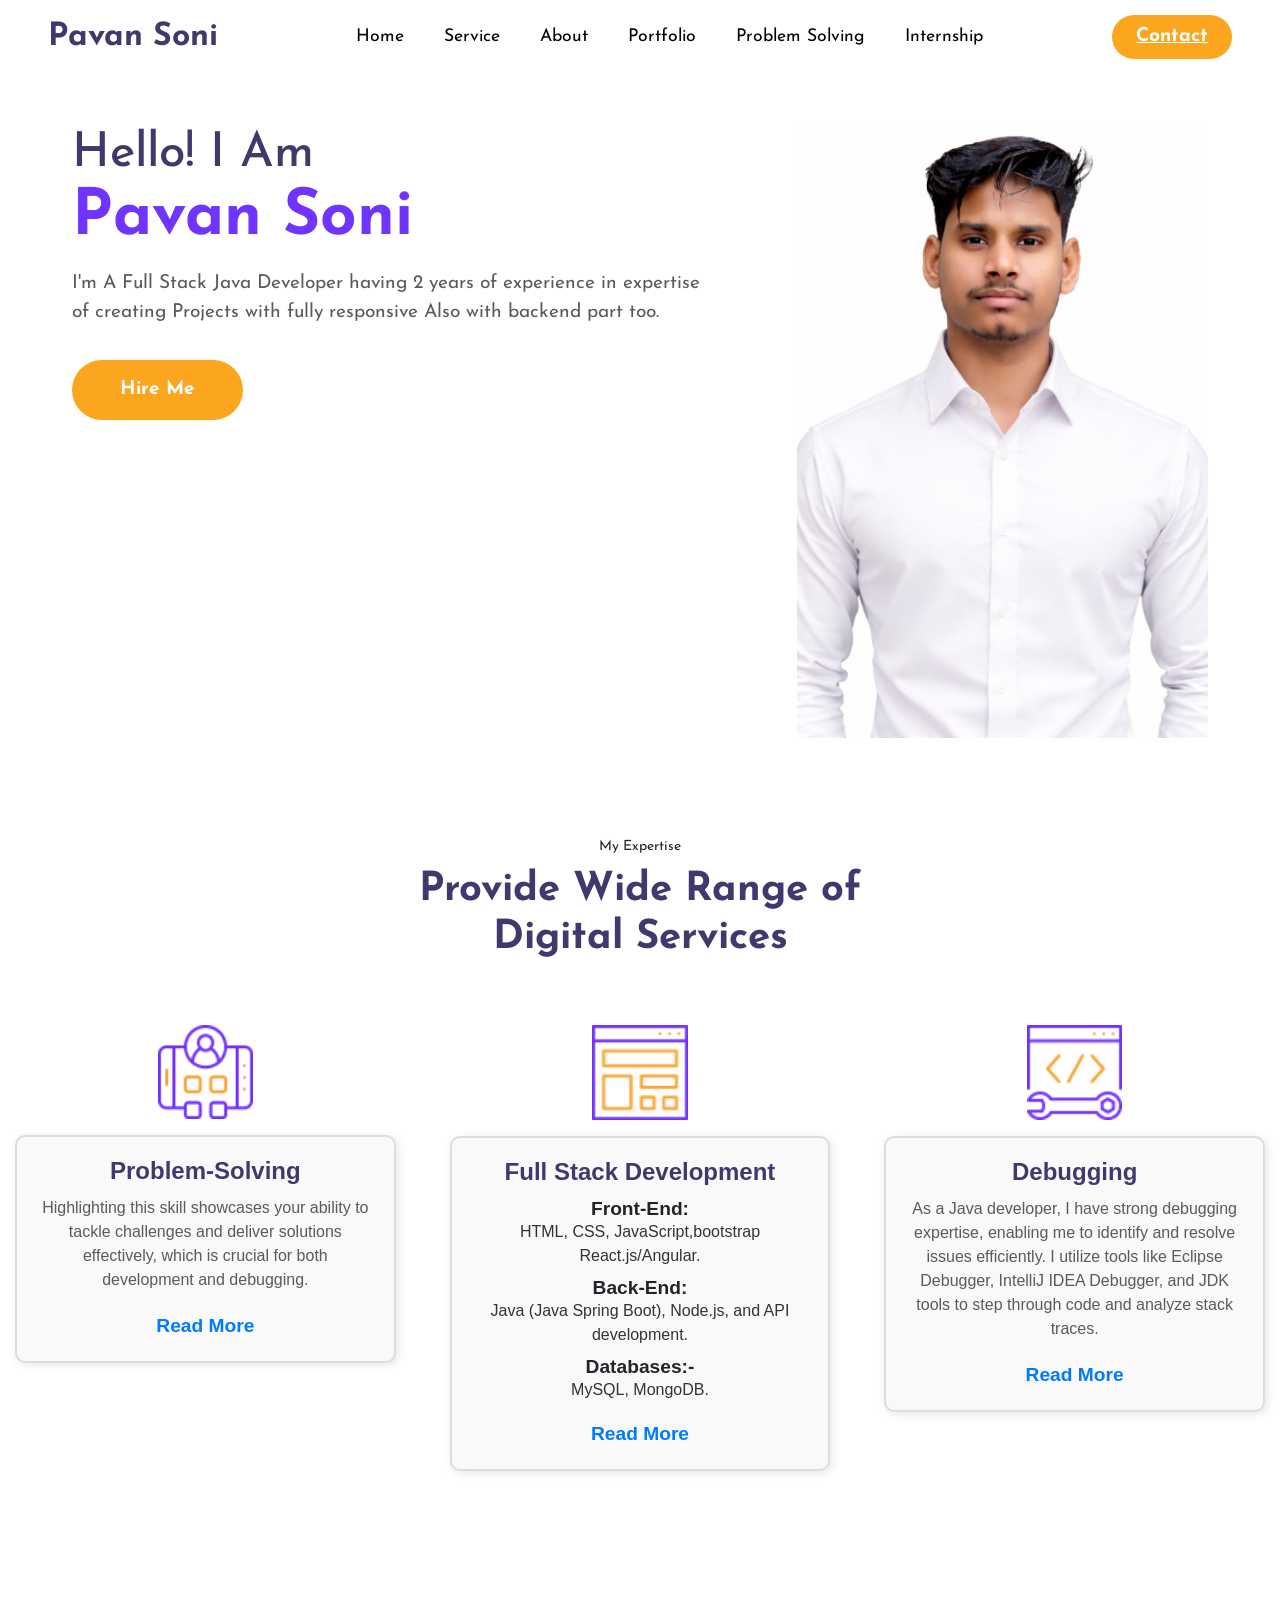
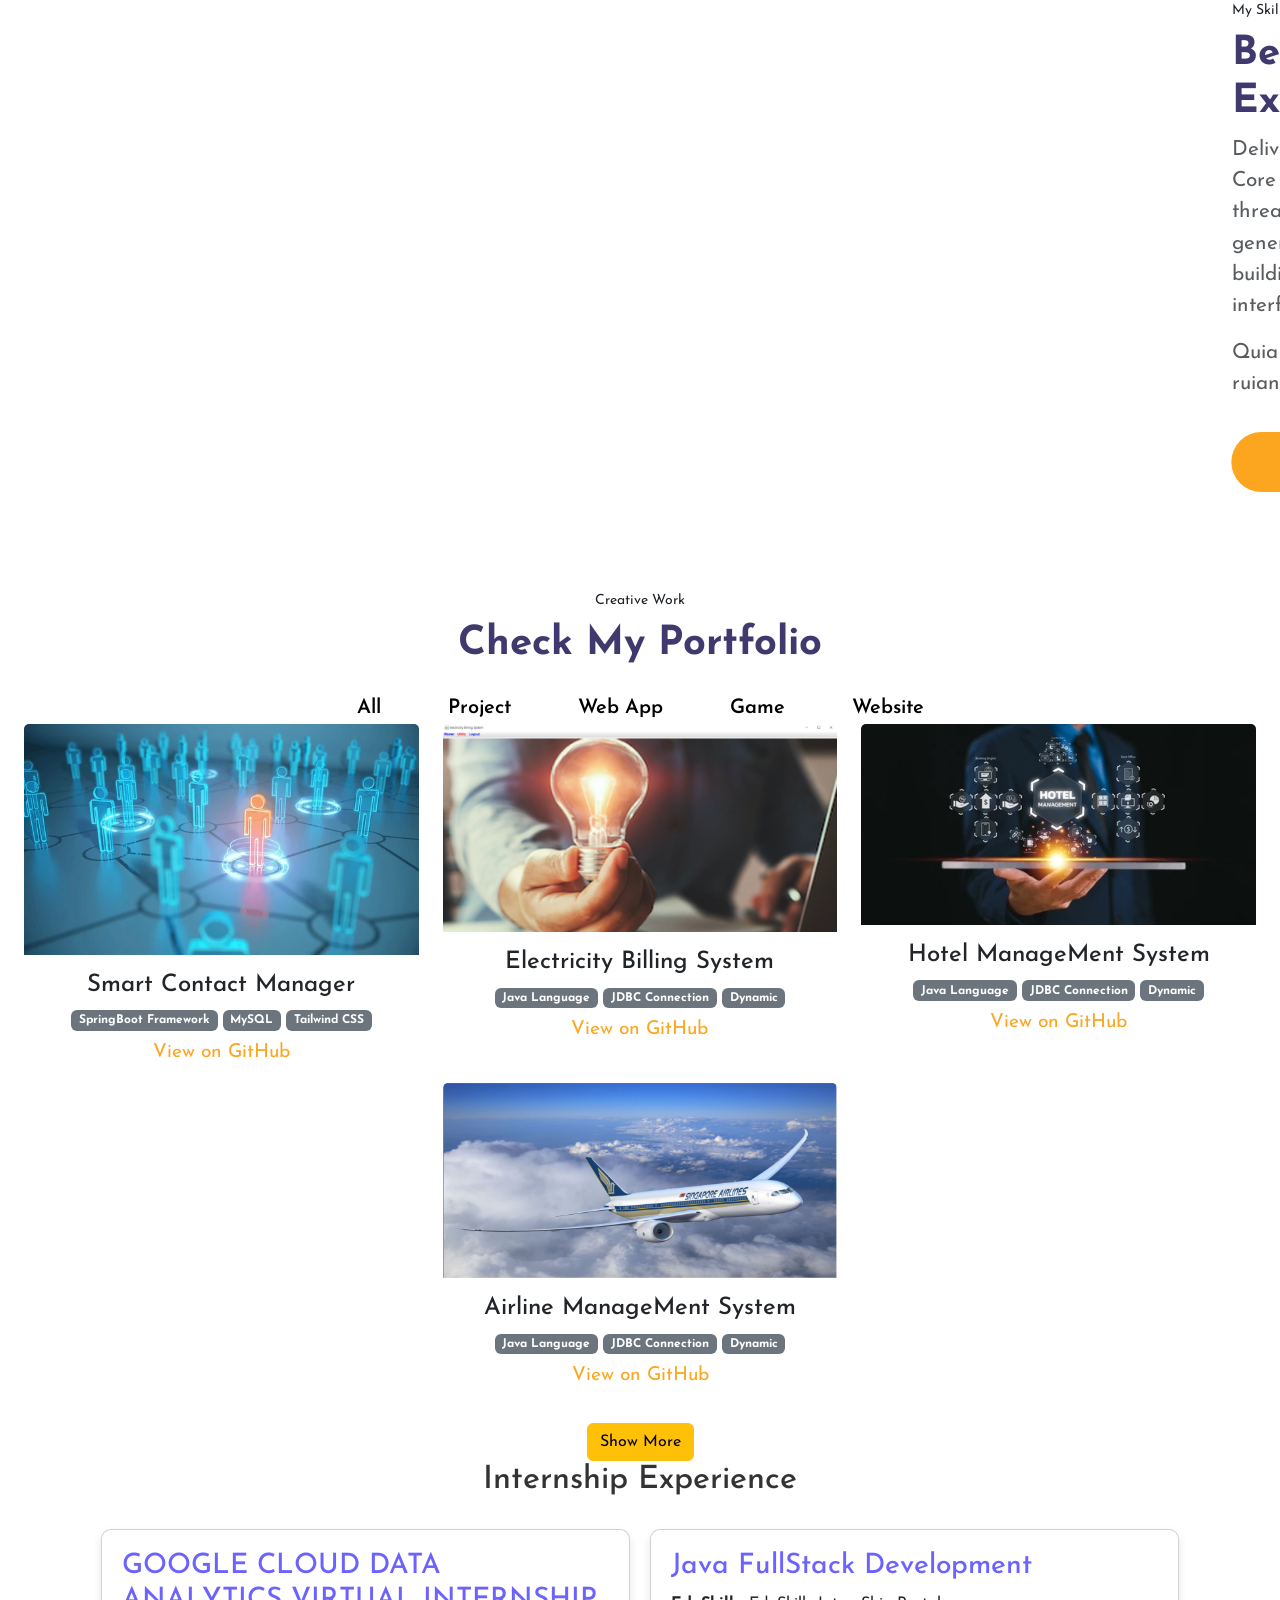
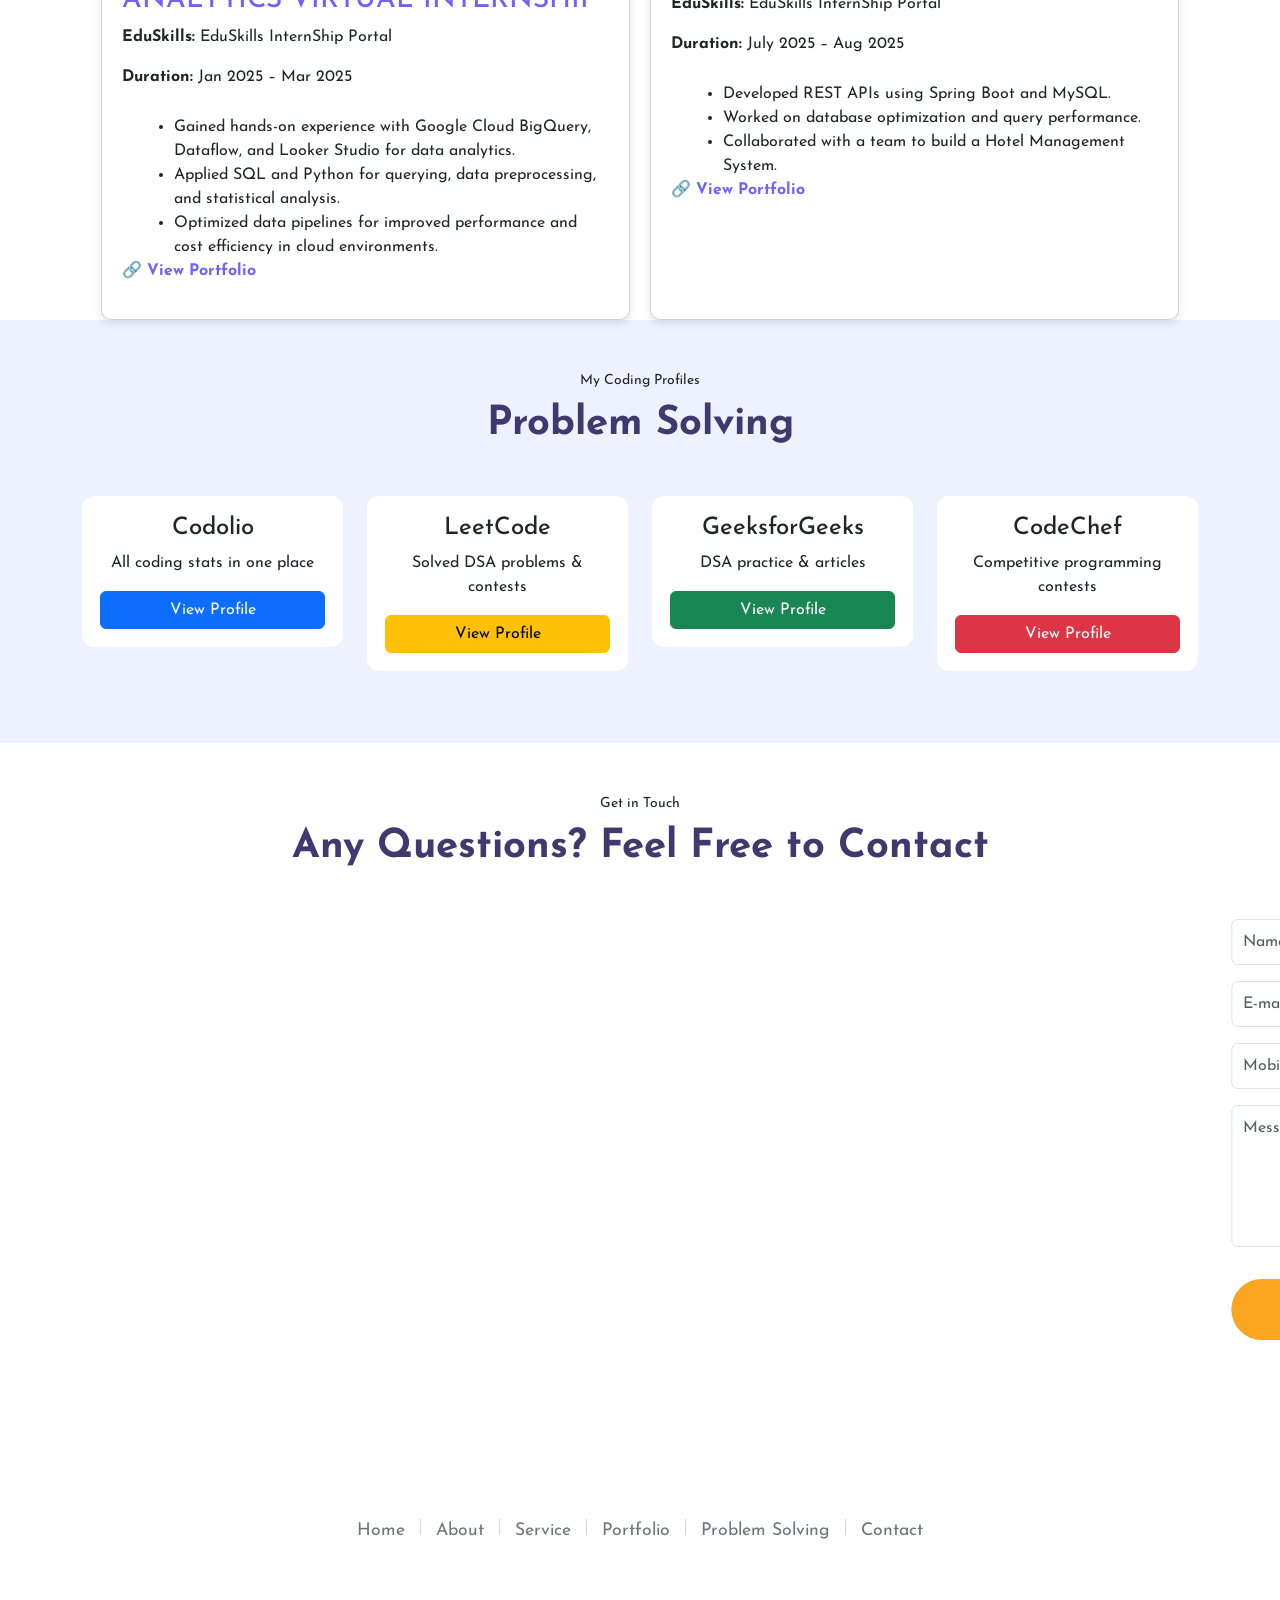
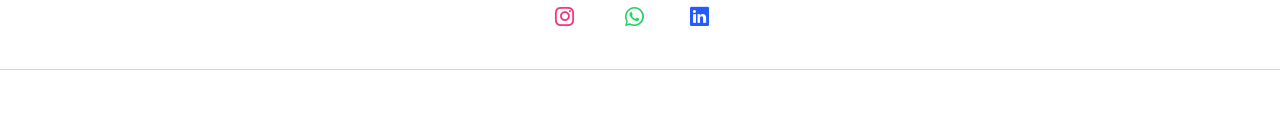
==== index.html @ 2b2c38ad "Update index.html" ====
<!DOCTYPE html>
<html lang="en">

<head>
  <meta charset="UTF-8" />
  <meta http-equiv="X-UA-Compatible" content="IE=edge" />
  <meta name="viewport" content="width=device-width, initial-scale=1.0" />
  <title>Personal Portfolio - Pavan Soni</title>

  <!-- bootstrap css cdn link  -->
  <link href="https://cdn.jsdelivr.net/npm/bootstrap@5.2.3/dist/css/bootstrap.min.css" rel="stylesheet"
    integrity="sha384-rbsA2VBKQhggwzxH7pPCaAqO46MgnOM80zW1RWuH61DGLwZJEdK2Kadq2F9CUG65" crossorigin="anonymous" />

  <!-- custom css file -->
  <link rel="stylesheet" href="css/style.css" />

  <!-- google font link -->
  <link rel="preconnect" href="https://fonts.googleapis.com" />
  <link rel="preconnect" href="https://fonts.gstatic.com" crossorigin />
  <link href="https://fonts.googleapis.com/css2?family=Josefin+Sans:wght@300;400;500;600;700&display=swap"
    rel="stylesheet" />

  <!-- bootstrap icon cdn link  -->
  <link rel="stylesheet" href="https://cdn.jsdelivr.net/npm/bootstrap-icons@1.10.4/font/bootstrap-icons.css" />

  <!-- for adding animation to website we have use AOS library 
    AOS Library css file cdn link -->
  <link rel="stylesheet" href="https://unpkg.com/aos@next/dist/aos.css" />

  <!-- jquery cdn link  -->
  <script src="https://ajax.googleapis.com/ajax/libs/jquery/3.6.4/jquery.min.js"></script>
</head>

<body>

  <!-- Navbar Starts -->
  <nav id="navbar-top" class="navbar navbar-expand-lg navbar-light bg-white sticky-top">
    <div class="container-fluid px-5">
      <a class="navbar-brand fw-bold fs-2" href="#" style="color: #3f396d">Pavan Soni</a>
      <button class="nav-menu d-md-none" type="button" data-bs-toggle="collapse" data-bs-target="#navbarNav">
        <i class="bi bi-menu-button-fill"></i>
      </button>
      <div class="collapse navbar-collapse justify-content-center" id="navbarNav">
        <ul class="navbar-nav gap-4" style="font-size: 1.1rem">
          <li class="nav-item">
            <a class="nav-link" aria-current="page" href="#">Home</a>
          </li>
          <li class="nav-item">
            <a class="nav-link" href="#service">Service</a>
          </li>
          <li class="nav-item">
            <a class="nav-link" href="#about">About</a>
          </li>
          <li class="nav-item">
            <a class="nav-link" href="#portfolio">Portfolio</a>
          </li>
          <li class="nav-item">
              <a class="nav-link" href="#problem-solving">Problem Solving</a>
          </li>
          <li>
            <a href="#internship" class="nav-link">Internship</a>
          </li>
        </ul>
      </div>
      <!-- Form Button (Open in new tab) -->
      <a class="c-btn ms-2 py-2 px-4 rounded-pill d-none d-md-block"
        href="https://docs.google.com/forms/d/e/1FAIpQLSeNa0LnX-N4aj6gsiOSfgm73d1Pd8shLJoNvGIsUJC8b5rs4g/viewform?usp=dialog"
        target="_blank">
        Contact
      </a>
    </div>
  </nav>
  <!-- Navbar Ends -->

  <!-- Get in Touch Modal -->
  <div class="modal fade" id="getInTouchModal" tabindex="-1" aria-labelledby="getInTouchModalLabel" aria-hidden="true">
    <div class="modal-dialog">
      <div class="modal-content">
        <div class="modal-header">
          <h5 class="modal-title" id="getInTouchModalLabel">Get in Touch</h5>
          <button type="button" class="btn-close" data-bs-dismiss="modal" aria-label="Close"></button>
        </div>
        <div class="modal-body">
          <form name="google-sheet2" class="contact-form">
            <div class="mb-3">
              <input name="Name" type="text" class="form-control" placeholder="Name" />
            </div>
            <div class="mb-3">
              <input name="E-mail" type="email" class="form-control" placeholder="E-mail" />
            </div>
            <div class="mb-3">
              <input name="Mobile" type="text" class="form-control" placeholder="Mobile No." />
            </div>
            <div class="mb-3">
              <textarea name="Massege" class="form-control" placeholder="Message" rows="5"></textarea>
            </div>
            <button type="submit" name="Submit" class="c-btn h-btn mt-3 py-3 px-5 rounded-pill">
              Submit
            </button>
          </form>
        </div>
      </div>
    </div>
  </div>
  <!-- navbar ends here -->

  <!-- home section starts  -->
  <section class="home pt-5 pb-5" id="home">
    <div class="row justify-content-evenly align-middle">
      <!-- here data-aos is used for adding aos animation  -->
      <div class="col-10 col-md-6 text-center text-md-start" data-aos="slide-right">
        <h2 style="color: #3f396d">
          Hello! I Am <br /><span class="c-orange">Pavan Soni</span>
        </h2>
        <p class="text-muted">
          I'm A Full Stack Java Developer having 2 years of experience in expertise of
          creating Projects with fully responsive Also with backend part too.
        </p>
        <button class="c-btn h-btn mt-3 py-3 px-5 rounded-pill"
          onclick="window.open('https://www.linkedin.com/in/pavan-soni-10b2842a2/', '_blank')">
          Hire Me
        </button>
        <a href="" class="link ms-4 d-none">See My Work</a>
      </div>
      <div class="col-10 col-md-4 d-none d-md-block">
        <img src="images/Pavan Profile.jpeg" class="img-fluid rounded-triangle" alt="Pavan Soni Profile Picture" />
      </div>
    </div>
  </section>

  <!-- home section ends here -->

  <!-- expertise section starts -->
  <section class="expertise mt-5" id="service">
    <div class="heading text-center">
      <small>My Expertise</small>
      <h3>
        Provide Wide Range of <br />
        Digital Services
      </h3>
    </div>
    <div class="row justify-content-evenly mt-5">
      <div class="col-10 col-md-4" data-aos="fade-up">
        <div class="service-card">
          <div class="img">
            <img src="images/service-icon1.png" class="w-25 img-fluid img" alt="" />
          </div>
          <div class="content-box mt-3">
            <h4>Problem-Solving</h4>
            <p class="text-muted">
              Highlighting this skill showcases your ability to tackle challenges and deliver solutions effectively,
              which is crucial for both development and debugging.
            </p>
            <a href="" class="link">Read More</a>
          </div>


        </div>
      </div>
      <div class="col-md-4 col-10" data-aos="fade-up">
        <div class="service-card">
          <div class="img">
            <img src="images/service-icon2.png" class="w-25 img-fluid img" alt="" />
          </div>
          <div class="content-box mt-3">
            <h4>Full Stack Development</h4>

            <div class="row">
              <h6>Front-End:</h6>
              <span>HTML, CSS, JavaScript,bootstrap React.js/Angular.</span>
            </div>

            <div class="row">
              <h6>Back-End:</h6>
              <span>Java (Java Spring Boot), Node.js, and API development.</span>
            </div>

            <div class="row">
              <h6>Databases:-</h6>
              <span>MySQL, MongoDB.</span>
            </div>

            <a href="" class="link">Read More</a>
          </div>
        </div>
      </div>
      <div class="col-md-4 col-10" data-aos="fade-up">
        <div class="service-card">
          <div class="img">
            <img src="images/service-icon3.png" class="w-25 img-fluid img" alt="" />
          </div>
          <div class="content-box mt-3">
            <h4>Debugging</h4>
            <p class="text-muted">
              As a Java developer, I have strong debugging expertise, enabling me to identify and resolve issues
              efficiently.
              I utilize tools like Eclipse Debugger, IntelliJ IDEA Debugger, and JDK tools to step through code and
              analyze stack traces.
            </p>
            <a href="" class="link">Read More</a>
          </div>
        </div>
      </div>
    </div>
  </section>
  <!-- expertise section ends here -->

  <!-- skill section starts -->
  <section class="skill mt-5 py-5" id="about">
    <div class="row justify-content-evenly">
      <div class="col-10 col-md-5 skill-with-progress" data-aos="slide-right">
        <div class="row justify-content-evenly">
          <div class="col-10 col-md-6">
            <div class="progress-card ms-3 ms-md-0">
              <div class="circular-progress html-css">
                <span class="progress-value html-progress">0%</span>
              </div>
              <br />
              <span class="text">Java</span>
            </div>
          </div>
          <div class="col-10 col-md-6 mt-4 mt-md-0">
            <div class="progress-card ms-3 ms-md-0">
              <div class="circular-progress javascript">
                <span class="progress-value javascript-progress">0%</span>
              </div>
              <br />
              <span class="text">Backend in java</span>
            </div>
          </div>
        </div>
        <div class="row justify-content-evenly mt-4">
          <div class="col-10 col-md-6">
            <div class="progress-card ms-3 ms-md-0">
              <div class="circular-progress php">
                <span class="progress-value php-progress">0%</span>
              </div>
              <br />
              <span class="text">SpringBoot</span>
            </div>
          </div>
          <div class="col-10 col-md-6 mt-4 mt-md-0">
            <div class="progress-card ms-3  ms-md-0">
              <div class="circular-progress reactjs">
                <span class="progress-value reactjs-progress">0%</span>
              </div>
              <br>
              <span class="text">ReactJS</span>
            </div>
          </div>
        </div>
      </div>
      <div class="col-10 col-md-5 skill-detail" data-aos="slide-left">
        <div class="heading mt-5 mt-md-3">
          <small>My Skills</small>
          <h3>Beautiful & Unique Digital Experiences</h3>
          <p class="text-muted">
            Delivering Scalable & Efficient Java Solutions
            Expert in Core Java, object-oriented programming,
            and multi-threading, with experience in projects like PDF generator GUI calculators, and to-do apps.
            Skilled in building robust backend systems and dynamic user interfaces for innovative digital experiences.
          </p>
          <p class="text-muted">
            Quia voluptas sit aspernatur aut odit aut fugit, sed ruiano
            consequntar magni dolores.
          </p>
          <button class="c-btn h-btn mt-3 py-3 px-5 rounded-pill">

            <a href="PDFs/Pavan Resume Kr.pdf" download="SampleCV" style="text-decoration: none;color: #fff;">Download
              CV</a>
          </button>
        </div>
      </div>
    </div>
  </section>
  <!-- skill section end here -->

  <!-- portfolio section starts here -->
  <section class="portfolio" id="portfolio">
    <div class="heading text-center pt-5">
      <small>Creative Work</small>
      <h3>Check My Portfolio</h3>
    </div>

    <div id="myBtnContainer" class="text-center mt-4">
      <!-- here we will create custom attribute using data- for filtering -->
      <button class="filter-item" data-filter="all">All</button>
      <button class="filter-item" data-filter="Project">Project</button>
      <button class="filter-item" data-filter="web">Web App</button>
      <button class="filter-item" data-filter="game">Game</button>
      <button class="filter-item" data-filter="website">Website</button>
    </div>
    <div class="portfolio-body">
      <div class="row justify-content-evenly px-4">

        <div class="post col-md-4 web website all col-10 mt-3 mt-md-0 " data-aos="fade-up">
          <div class="card">
            <img src="images/Smart Contact Manager.webp" class="card-img-top" alt="..." />
            <div class="card-body text-center">
              <h4 class="card-title">Smart Contact Manager</h4>
              <span class="badge bg-secondary badge-pill">SpringBoot Framework</span>
              <span class="badge bg-secondary badge-pill">MySQL</span>
              <span class="badge bg-secondary badge-pill mb-2">Tailwind CSS</span><br />
              <a href="https://github.com/pavan958015/Smart_Contact_Project" class="link" target="_blank">View on
                GitHub</a>
            </div>
          </div>
        </div>


        <div class="post col-md-4 Project all col-10 mt-3 mt-md-0" data-aos="fade-up">
          <div class="card">
            <img src="images/EMS.png" class="card-img-top" alt="..." />
            <div class="card-body text-center">
              <h4 class="card-title">Electricity Billing System</h4>
              <span class="badge bg-secondary badge-pill">Java Language</span>
              <span class="badge bg-secondary badge-pill">JDBC Connection</span>
              <span class="badge bg-secondary badge-pill mb-2">Dynamic</span><br />
              <a href="https://github.com/pavan958015/Electricity-Bill-Project-Test-.git" class="link"
                target="_blank">View on GitHub</a>
            </div>
          </div>
        </div>

        <div class="post col-md-4 Project all col-10 mt-3 mt-md-0" data-aos="fade-up">
          <div class="card">
            <img src="images/HMS.jpg" class="card-img-top" alt="..." />
            <div class="card-body text-center">
              <h4 class="card-title">Hotel ManageMent System</h4>
              <span class="badge bg-secondary badge-pill">Java Language</span>
              <span class="badge bg-secondary badge-pill">JDBC Connection</span>
              <span class="badge bg-secondary badge-pill mb-2">Dynamic</span><br />
              <a href="https://github.com/pavan958015/HotalManageMentSystem.git" class="link" target="_blank">View on
                GitHub</a>
            </div>
          </div>
        </div>

        <div class="post col-md-4 Project all col-10 mt-3 mt-md-0" data-aos="fade-up">
          <div class="card">
            <img src="images/AMS.png" class="card-img-top" alt="..." />
            <div class="card-body text-center">
              <h4 class="card-title">Airline ManageMent System</h4>
              <span class="badge bg-secondary badge-pill">Java Language</span>
              <span class="badge bg-secondary badge-pill">JDBC Connection</span>
              <span class="badge bg-secondary badge-pill mb-2">Dynamic</span><br />
              <a href="https://github.com/pavan958015/AIRLINE-MANAGEMENT-SYSTEM.git" class="link" target="_blank">View
                on GitHub</a>
            </div>
          </div>
        </div>

        <!-- Hidden projects initially -->


        <div class="post col-md-4 Project all col-10 mt-3 mt-md-0 hidden-project" data-aos="fade-up">
          <div class="card">
            <img src="images/TODOAPP.png" class="card-img-top" alt="..." />
            <div class="card-body text-center">
              <h4 class="card-title">TO DO APP</h4>
              <span class="badge bg-secondary badge-pill">Java Language</span>
              <span class="badge bg-secondary badge-pill">IDE NetBeans</span>
              <span class="badge bg-secondary badge-pill mb-2">File Handling</span><br />
              <a href="https://github.com/pavan958015/TO_DO_App.git" class="link" target="_blank">View on GitHub</a>
            </div>
          </div>
        </div>


        <div class="post col-md-4 web  all col-10 mt-3 mt-md-0 hidden-project" data-aos="fade-up">
          <div class="card">
            <img src="images/Checklist.jpg" class="card-img-top" alt="..." />
            <div class="card-body text-center">
              <h4 class="card-title">Add Tasks(Web Project)</h4>
              <span class="badge bg-secondary badge-pill">Java Language</span>
              <span class="badge bg-secondary badge-pill">Eclipse</span>
              <span class="badge bg-secondary badge-pill mb-2">Maven Web Project</span><br />
              <a href="https://github.com/pavan958015/AddTask_Web_Project.git" class="link" target="_blank">View on
                GitHub</a>
            </div>
          </div>
        </div>

      </div>

      <!-- Show More Button -->
      <div class="text-center mt-3">
        <button id="showMoreBtn" class="btn btn-warning">Show More</button>
      </div>
    </div>
    </div>
    </div>
  </section>
  <!-- portfolio section ends here -->

  <!-- Internship Section Start -->
  <section id="internship">
    <div class="container">
      <h2>Internship Experience</h2>

      <div class="internship-cards">

        <!-- Internship 1 -->
        <div class="card">
          <h3>GOOGLE CLOUD DATA ANALYTICS VIRTUAL INTERNSHIP</h3>
          <p><strong>EduSkills: </strong>EduSkills InternShip Portal</p>
          <p><strong>Duration:</strong> Jan 2025 – Mar 2025</p>
          <ul>
            <li>Gained hands-on experience with Google Cloud BigQuery, Dataflow, and Looker Studio for data analytics.
            </li>
            <li>Applied SQL and Python for querying, data preprocessing, and statistical analysis.</li>
            <li>Optimized data pipelines for improved performance and cost efficiency in cloud environments.</li>
          </ul>
          <p>
            🔗 <a href="https://pavan958015.github.io/Portfolio1/" target="_blank">View Portfolio</a>
          </p>
        </div>

        <!-- Internship 2 -->
        <div class="card">
          <h3>Java FullStack Development</h3>
          <p><strong>EduSkills: </strong>EduSkills InternShip Portal</p>
          <p><strong>Duration:</strong> July 2025 – Aug 2025</p>
          <ul>
            <li>Developed REST APIs using Spring Boot and MySQL.</li>
            <li>Worked on database optimization and query performance.</li>
            <li>Collaborated with a team to build a Hotel Management System.</li>
          </ul>
          <p>
            🔗 <a href="https://pavan958015.github.io/Portfolio1/" target="_blank">View Portfolio</a>
          </p>
        </div>

      </div>
    </div>
  </section>
  <!-- Internship Section End -->


  <!-- Problem section starts -->

  <!-- Problem Solving Section Start -->
<section id="problem-solving" class="py-5">
  <div class="container">
    <div class="heading text-center">
      <small>My Coding Profiles</small>
      <h3>Problem Solving</h3>
    </div>

    <div class="row justify-content-center mt-5">


      <!-- Codolio -->
      <div class="col-md-3 col-10 mb-4">
        <div class="card text-center p-3">
          <h4>Codolio</h4>
          <p>All coding stats in one place</p>
          <a href="https://codolio.com/profile/Pavan9580" target="_blank" class="btn btn-primary">View Profile</a>
        </div>
      </div>

      <!-- LeetCode -->
      <div class="col-md-3 col-10 mb-4">
        <div class="card text-center p-3">
          <h4>LeetCode</h4>
          <p>Solved DSA problems & contests</p>
          <a href="https://leetcode.com/u/pavan9580/" target="_blank" class="btn btn-warning">View Profile</a>
        </div>
      </div>

      <!-- GeeksforGeeks -->
      <div class="col-md-3 col-10 mb-4">
        <div class="card text-center p-3">
          <h4>GeeksforGeeks</h4>
          <p>DSA practice & articles</p>
          <a href="https://www.geeksforgeeks.org/user/pavansoni210129" target="_blank" class="btn btn-success">View Profile</a>
        </div>
      </div>

      <!-- CodeChef -->
      <div class="col-md-3 col-10 mb-4">
        <div class="card text-center p-3">
          <h4>CodeChef</h4>
          <p>Competitive programming contests</p>
          <a href="https://www.codechef.com/users/pavan9580" target="_blank" class="btn btn-danger">View Profile</a>
        </div>
      </div>

    </div>
  </div>
</section>
<!-- Problem Solving Section End -->

  <!-- Problem section starts -->

  <!-- contact section starts -->
  <section class="contact py-5" id="contact">
    <div class="heading text-center">
      <small>Get in Touch</small>
      <h3>Any Questions? Feel Free to Contact</h3>
    </div>
    <div class="row justify-content-evenly mt-5">
      <div class="col-md-5 col-10 contact-details" data-aos="slide-right">
        <div class="row justify-content-evenly">
          <div class="col-1">
            <i class="bi bi-geo-alt-fill"></i>
          </div>
          <div class="col-11">
            <p>Greater Noida UP.</p>
          </div>
        </div>
        <div class="row justify-content-evenly">
          <div class="col-1">
            <i class="bi bi-telephone-fill"></i>
          </div>
          <div class="col-11">
            <p>+919580158914</p>
          </div>
        </div>
        <div class="row justify-content-evenly">
          <div class="col-1">
            <i class="bi bi-send-fill"></i>
          </div>
          <div class="col-11">
            <p>pavansoni210129@gmail.com</p>
          </div>
        </div>
      </div>
      <div class="col-md-5 col-10 mt-3 mt-md-0" data-aos="slide-left">
        <form name="google-sheet1" class="contact-form">
          <div class="mb-3">
            <input name="Name" type="text" class="form-control" placeholder="Name" />
          </div>
          <div class="mb-3">
            <input name="E-mail" type="email" class="form-control" placeholder="E-mail" />
          </div>
          <div class="mb-3">
            <input name="Mobile" type="text" class="form-control" placeholder="Mobile No." />
          </div>
          <div class="mb-3">
            <textarea name="Massege" class="form-control" placeholder="Message" rows="5"></textarea>
          </div>
          <button type="submit" name="Submit" class="c-btn h-btn mt-3 py-3 px-5 rounded-pill">
            Submit
          </button>
        </form>
      </div>
    </div>
  </section>
  <!-- contact section ends here -->

  <!-- now we will make back to top button when user click on it it will be redirected to top page  -->
  <button type="button" class="btn btn-floating btn-lg rounded-pill" id="btn-back-to-top">
    <i class="bi bi-arrow-up"></i>
  </button>

  <!-- footer section starts  -->
  <footer class="text-center text-muted py-4">
    <h3 class="text-white pt-4" data-aos="fade-up">Portfolio</h3>
    <div class="link-group mt-5" data-aos="fade-up">
      <a href="#home">Home</a>
      <div class="vr"></div>
      <a href="#about">About</a>
      <div class="vr"></div>
      <a href="#service">Service</a>
      <div class="vr"></div>
      <a href="#portfolio">Portfolio</a>
      <div class="vr"></div>
      <a href="#problem-solving">Problem Solving</a>
      <div class="vr"></div>
      <a href="#contact">Contact</a>
    </div>
    <div class="social-links mt-5" data-aos="fade-up">
      <button class="rounded-pill dribble"
        onclick="window.open('https://www.instagram.com/pavansoni210129/', '_blank')"> <i class="bi bi-instagram"></i>
      </button>
      <button class="rounded-pill whatsapp" onclick="window.open('https://wa.me/9580158914', '_blank')"> <i
          class="bi bi-whatsapp"></i>
        <button class="rounded-pill behance"
          onclick="window.open('https://www.linkedin.com/in/pavan-soni-10b2842a2/','_blank')"> <i
            class="bi bi-linkedin"></i>
        </button>
    </div>
    <hr class="text-muted my-4" />


  </footer>
  <!-- footer section ends here -->

  <!-- bootstrap javascript cdn link  -->
  <script src="https://cdn.jsdelivr.net/npm/bootstrap@5.2.3/dist/js/bootstrap.bundle.min.js"
    integrity="sha384-kenU1KFdBIe4zVF0s0G1M5b4hcpxyD9F7jL+jjXkk+Q2h455rYXK/7HAuoJl+0I4"
    crossorigin="anonymous"></script>

  <!-- AOS library javascript link  -->
  <script src="https://unpkg.com/aos@next/dist/aos.js"></script>
  <script>
    // initializing AOS library
    AOS.init({
      duration: 1000,
      offset: 50,
    });
  </script>
  <!-- custom js file linking -->
  <script src="js/script.js"></script>

</body>

</html>
---- css/style.css ----
/* applying google font over the website */
body {
    font-family: 'Josefin Sans', sans-serif;
    font-weight: 400;
}

/* styling menu icon */
.nav-menu {
    border: none;
    background-color: #fff;
    font-size: 1.5rem;
    color: #fca61f;
}

/* Style for the toggle button */
.theme-btn {
    cursor: pointer;
    font-size: 20px;
    border: none;
    background: transparent;
}

/* styling navbar links */
.navbar-nav a {
    color: black;
    position: relative;
}

.navbar-nav a:hover {
    color: #fca61f;
}

/* styling contact btn */
.c-btn {
    background-color: #3f396d;
    color: white;
    font-weight: bold;
    border: none;
    transition: background-color 0.3s ease;
    /* Redundant contact button styles are below, but preserving for functionality if used elsewhere */
    border: none;
    background: #fca61f;
    color: #fff;
    font-size: 1.2rem;
}

.c-btn:hover {
    background-color: #292655;
}

.navbar-nav a:after {
    background: none repeat scroll 0 0 transparent;
    bottom: 0;
    content: "";
    display: block;
    height: 2px;
    left: 50%;
    top: 35px;
    position: absolute;
    background: #fca61f;
    transition: width 0.3s ease 0s, left 0.3s ease 0s;
    width: 0;
}

.navbar-nav a:hover:after {
    width: 100%;
    left: 0;
}

---

/* styling home section starts */
.home {
    background: linear-gradient(33deg, rgba(242, 242, 255, 1) 0%, rgba(235, 249, 255, 1) 100%);
    padding: 30px 0px 10px 0px;
}

.home h2 {
    font-size: 3rem;
    line-height: 4rem;
}

.c-orange {
    color: #6f34fe;
    font-weight: 700;
    font-size: 4rem;
}

.home p {
    width: fit-content;
    margin-top: 1rem;
    font-size: 1.2rem;
}

.h-btn:hover {
    background: #6f34fe;
    color: #fff;
    transform: translateY(-20px);
    transition-duration: 1s;
}

.link {
    text-decoration: none;
    font-size: 1.2rem;
    color: #fca61f;
    position: relative;
}

.link::after {
    content: '';
    position: absolute;
    width: 100%;
    transform: scaleX(0);
    height: 2px;
    bottom: 0;
    left: 0;
    top: 20px;
    background-color: #6f34fe;
    transform-origin: bottom right;
    transition: transform 0.25s ease-out;
}

.link:hover {
    color: #6f34fe;
}

.link:hover::after {
    width: 100%;
    left: 0;
    transform: scaleX(1);
    transform-origin: bottom left;
}

/* adding animation to home section image */
.home img {
    animation: floatimg 4s ease-in-out infinite;
}

@keyframes floatimg {
    0% {
        transform: translateX(0);
    }

    50% {
        transform: translateX(-24px);
    }

    100% {
        transform: translateX(0);
    }
}

---

/* expertise section starts */
.heading small {
    color: #6f34fe;
    font-size: 1.5rem;
    font-weight: 600;
}

.heading h3 {
    margin-top: 0.5rem;
    color: #3f396d;
    font-size: 2.5rem;
    font-weight: 700;
}

.expertise h4 {
    color: #3f396d;
    font-weight: 700;
}

.expertise a {
    text-decoration: none;
    color: #fca61f;
}

.expertise a:hover {
    color: #6f34fe;
}

.expertise .service-card {
    text-align: center;
    padding: 15px 15px;
    border-radius: 0.7rem;
}

.content-box {
    border: 2px solid #ddd;
    border-radius: 10px;
    padding: 20px;
    background: #f9f9f9;
    box-shadow: 2px 2px 10px rgba(0, 0, 0, 0.1);
    max-width: 500px;
    font-family: Arial, sans-serif;
}

.content-box h4 {
    margin-bottom: 10px;
}

.content-box .row {
    display: flex;
    align-items: center;
    margin-bottom: 8px;
}

.content-box .row h6 {
    min-width: 120px;
    /* Ensures alignment for headings */
    font-size: 1.2em;
    font-weight: bold;
    margin: 0;
}

.content-box .row span {
    font-size: 1em;
    color: #333;
}

.content-box p {
    font-size: 1em;
    color: #555;
    margin-bottom: 10px;
}

.content-box .link {
    display: inline-block;
    margin-top: 10px;
    color: #007bff;
    text-decoration: none;
    font-weight: bold;
}

.content-box .link:hover {
    text-decoration: underline;
}

---

/* skill section starts */
.skill {
    background-color: rgb(234, 234, 249);
}

.progress-card {
    padding: 12% 10% 10% 15%;
    background-color: #fff;
    text-align: center;
    border-radius: 10%;
}

.progress-card:hover {
    transform: scale(1.1, 1.1);
    transition-duration: 0.6s;
}

.circular-progress {
    position: relative;
    height: 130px;
    width: 130px;
    border-radius: 50%;
    background: conic-gradient(#7d2ae8 3.6deg, #ededed 0deg);
    display: flex;
    align-items: center;
    justify-content: center;
}

.circular-progress::before {
    content: "";
    position: absolute;
    height: 120px;
    width: 120px;
    border-radius: 50%;
    background-color: #fff;
}

.progress-value {
    position: relative;
    font-size: 1.5rem;
    font-weight: 600;
}

.html-progress {
    color: #fca61f;
}

.javascript-progress {
    color: #6f34fe;
}

.php-progress {
    color: #20c997;
}

.reactjs-progress {
    color: #3f396d;
}

.text {
    font-size: 1.2rem;
    font-weight: 500;
}

.heading p {
    font-size: 1.3rem;
}

---

/* portfolio section starts */
#myBtnContainer {
    margin-bottom: 45px;
}

#myBtnContainer button {
    border: none;
    color: black;
    background: transparent;
    font-size: 20px;
    font-weight: 600;
    cursor: pointer;
    display: inline-block;
    margin: 0 25px;
}

#myBtnContainer button:hover {
    color: #fca61f;
}

#myBtnContainer button:focus {
    outline: none;
}

.post .content h4 {
    font-size: 1rem;
    font-weight: 700;
}

.post .card {
    border: none;
}

.hidden-project {
    display: none;
}

---

/* Internship Section */
#internship {
    padding: 60px 0;
    background: #f9f9f9;
}

#internship .container {
    max-width: 1200px;
    margin: auto;
}

#internship h2 {
    text-align: center;
    font-size: 2rem;
    margin-bottom: 30px;
    color: #333;
}

/* Cards layout inside internship */
#internship .internship-cards {
    display: flex;
    flex-wrap: wrap;
    justify-content: center;
    gap: 20px;
}

#internship .card {
    flex: 1 1 45%;
    max-width: 45%;
    background: #fff;
    padding: 20px;
    border-radius: 10px;
    box-shadow: 0 4px 8px rgba(0, 0, 0, 0.1);
    transition: 0.3s ease-in-out;
}

/* Hover effect only for internship cards */
#internship .card:hover {
    transform: translateY(-10px) scale(1.02);
    box-shadow: 0 8px 16px rgba(0, 0, 0, 0.2);
}

/* Headings */
#internship .card h3 {
    color: #6c63ff;
}

/* Links */
#internship .card a {
    color: #6c63ff;
    text-decoration: none;
    font-weight: bold;
    transition: 0.3s;
}

#internship .card a:hover {
    color: #333;
    text-decoration: underline;
}

/* Lists */
#internship .card ul {
    margin: 10px 0 0 20px;
}

---

/* styling modal group */
.btn-c {
    margin-left: 94%;
    background-color: transparent;
    border: none;
    color: #fff;
    font-size: 2rem;
    margin-top: -3%;
}

.btn-c i {
    color: #fca61f;
}

.modal-body .content span {
    font-size: 1rem;
}

.modal-body .content small {
    font-size: 1rem;
    color: #6f34fe;
}

---

/* contact section starts */
.contact {
    background-color: #f3f3f3;
}

.contact-details i {
    font-size: 1.5rem;
    color: #fca61f;
}

.contact-details p {
    font-size: 1.2rem;
    margin-left: 1rem;
}

.contact-form .form-control:focus {
    box-shadow: none;
    border: 1px solid #fca61f;
}

.contact-form .form-control {
    padding: 10px 10px;
    width: 80%;
}



#problem-solving {
    background: #eef2ff;
}

#problem-solving .card {
    border-radius: 12px;
    transition: 0.3s;
}

#problem-solving .card:hover {
    transform: translateY(-10px);
    box-shadow: 0 10px 20px rgba(0,0,0,0.2);
}
#problem-solving .card {
    transition: 0.3s;
    border: 2px solid transparent;
}

#problem-solving .card:hover {
    border: 2px solid #6f34fe;
    box-shadow: 0 0 20px rgba(111, 52, 254, 0.5);
}
---

/* footer section starts */
footer {
    background-color: #211e39;
}

footer .link-group a {
    margin-left: 10px;
    margin-right: 10px;
    text-decoration: none;
    color: #6c757d;
    font-size: 1.1rem;
    margin-top: 1rem;
}

footer .link-group a:hover {
    color: #fca61f;
}

.social-links button {
    border: none;
    margin-right: 1rem;
    font-size: 1.2rem;
    background-color: #fff;
    padding: 14px 15px 10px 15px;
}

.social-links button:hover {
    color: #fff;
    transform: translateY(-20px);
    transition-duration: 1s;
}

.social-links .dribble {
    color: #f33a7e;
}

.social-links .dribble:hover {
    background-color: #f33a7e;
}

.social-links .whatsapp {
    color: #25D366;
}

.social-links .whatsapp:hover {
    background-color: #25D366;
}

.social-links .behance {
    color: #255afc;
}

.social-links .behance:hover {
    background-color: #255afc;
}

/* styling back to top button */
#btn-back-to-top {
    position: fixed;
    bottom: 40px;
    right: 40px;
    display: none;
    font-size: 1.4rem;
    background-color: #fca61f;
    color: #fff;
    animation: pulse 3s infinite;
}
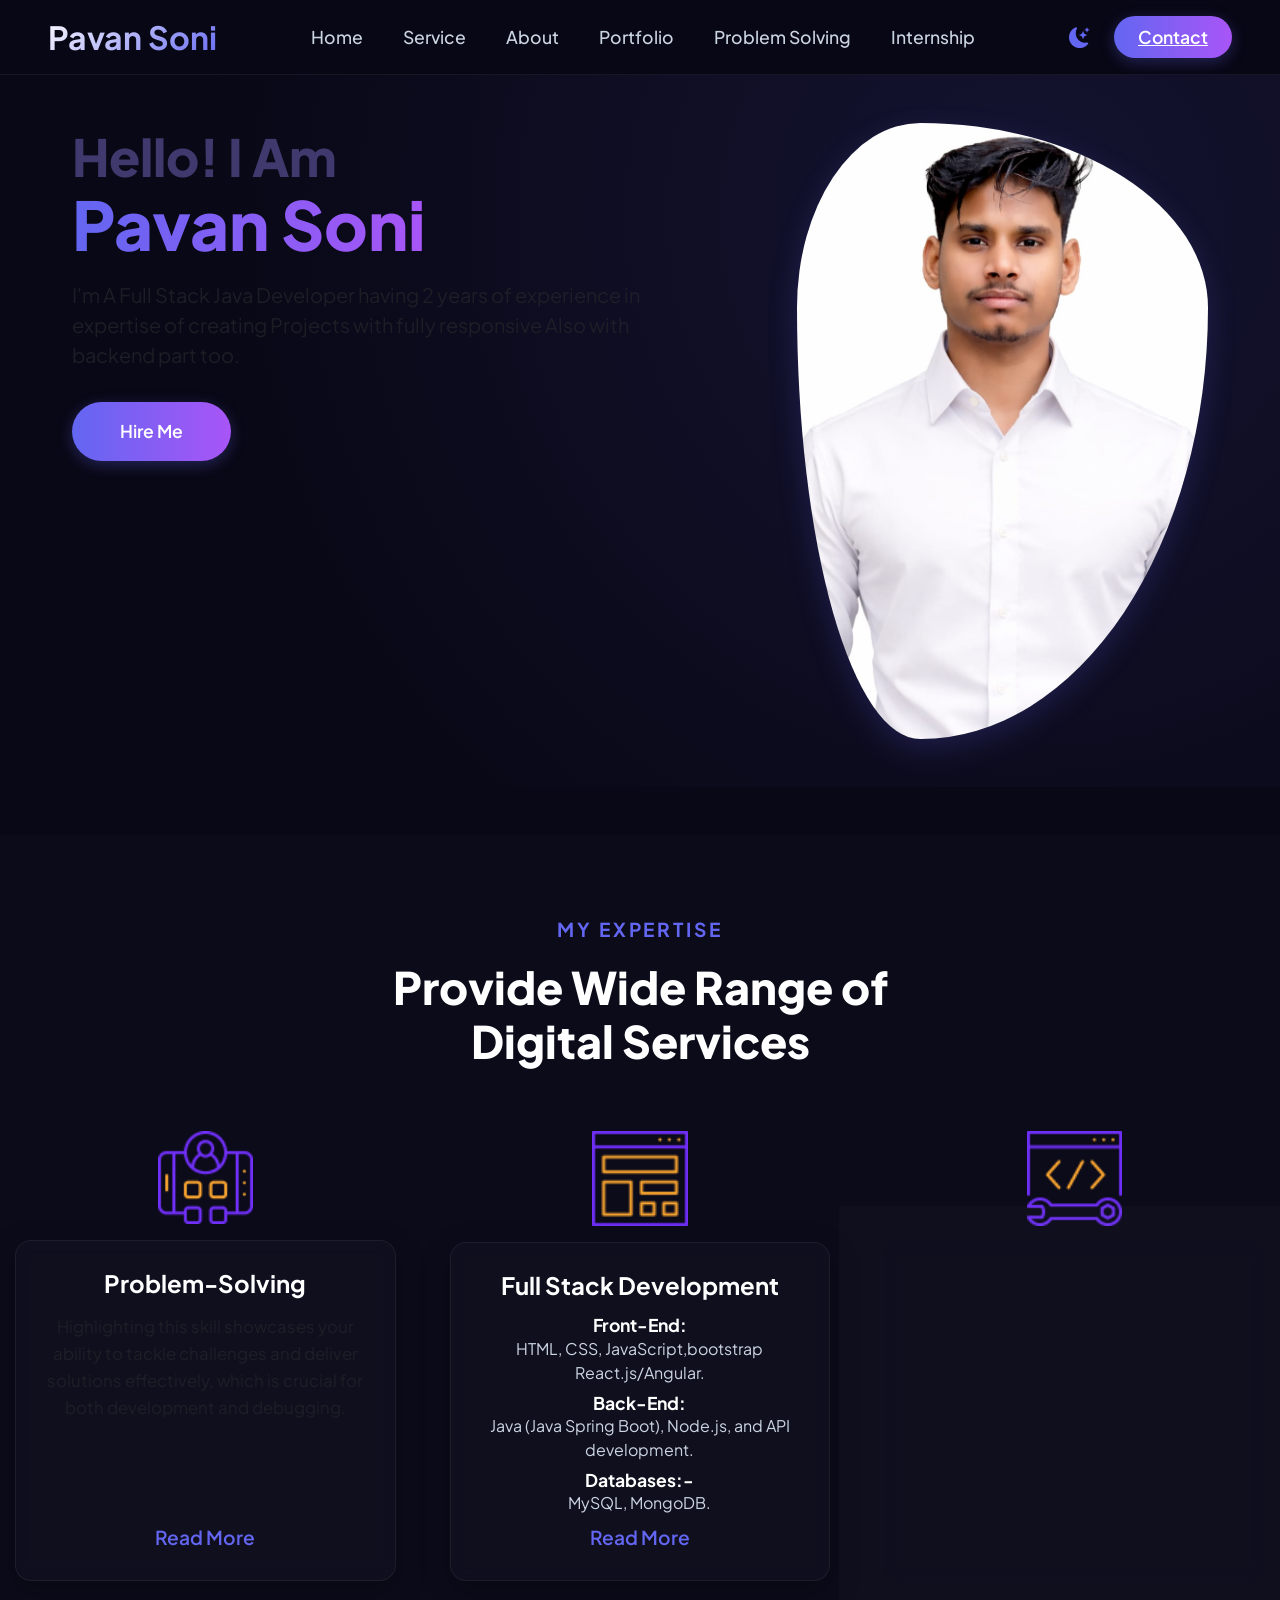
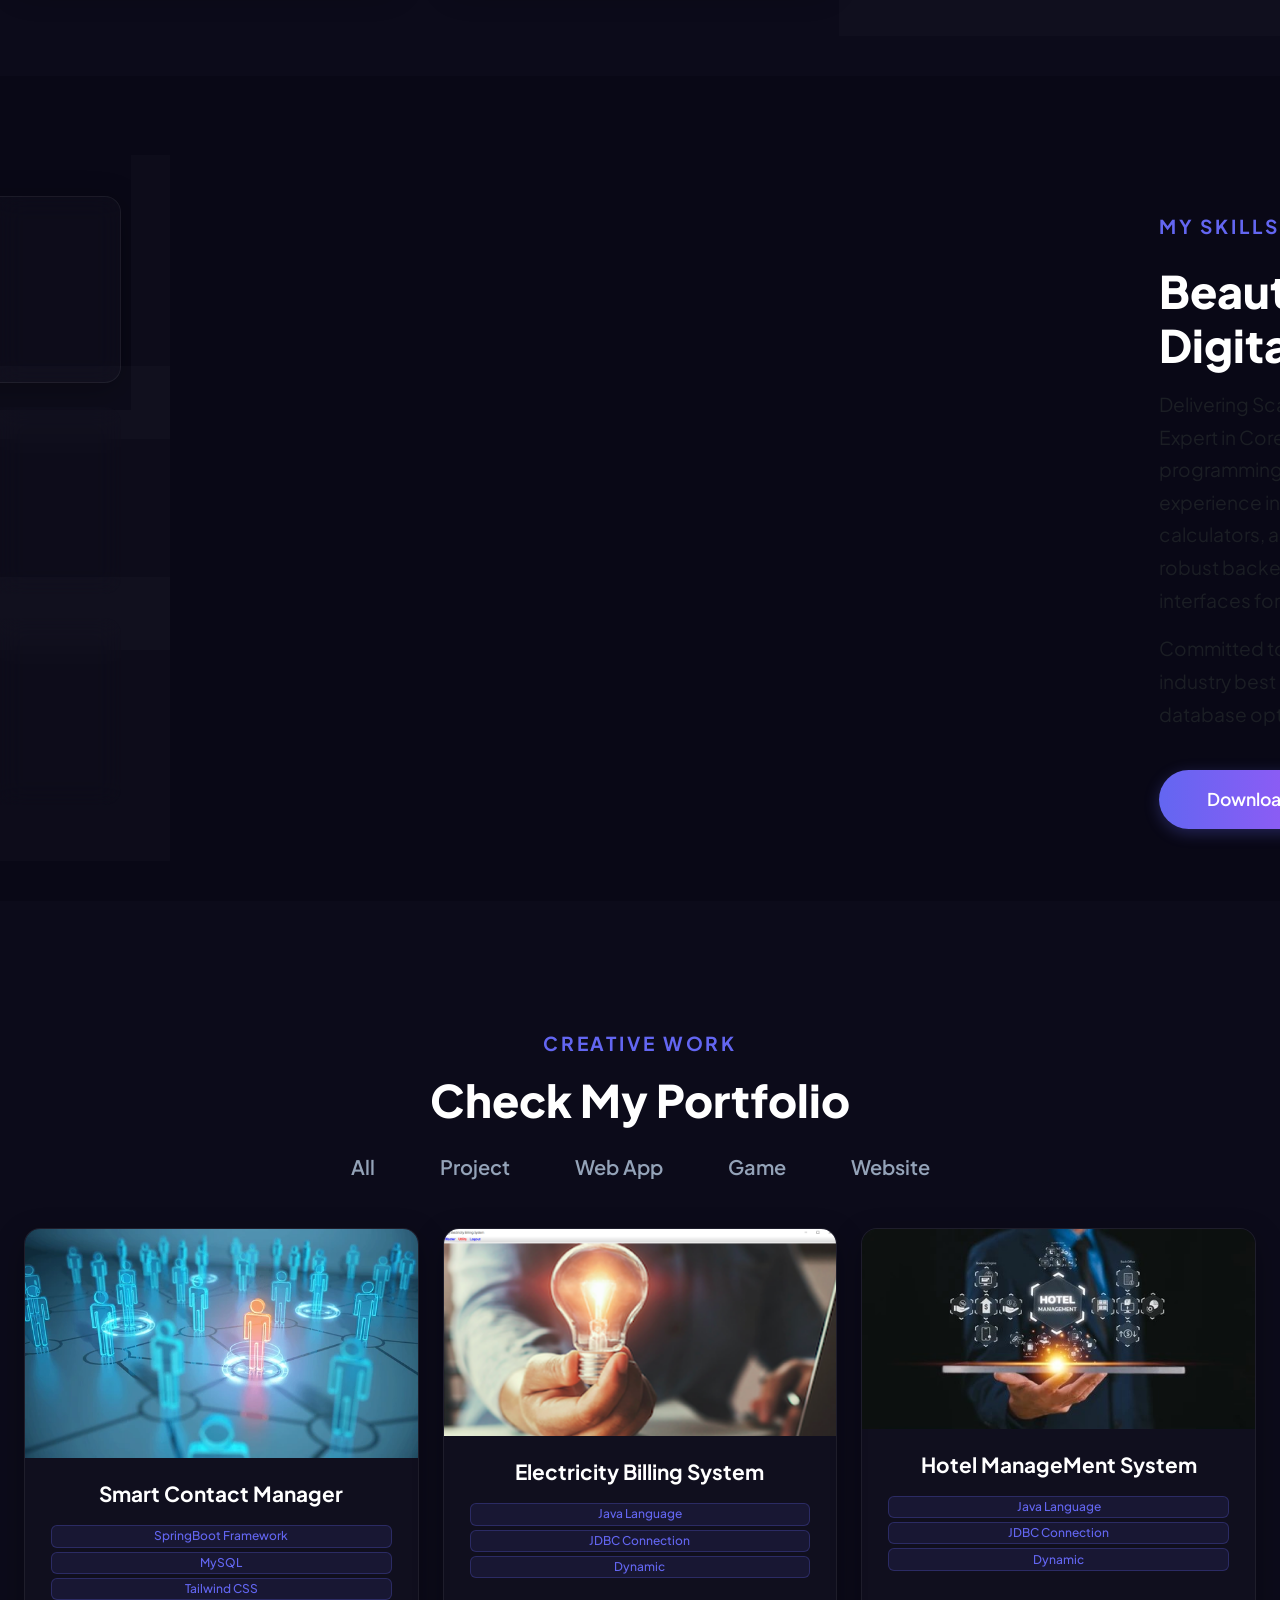
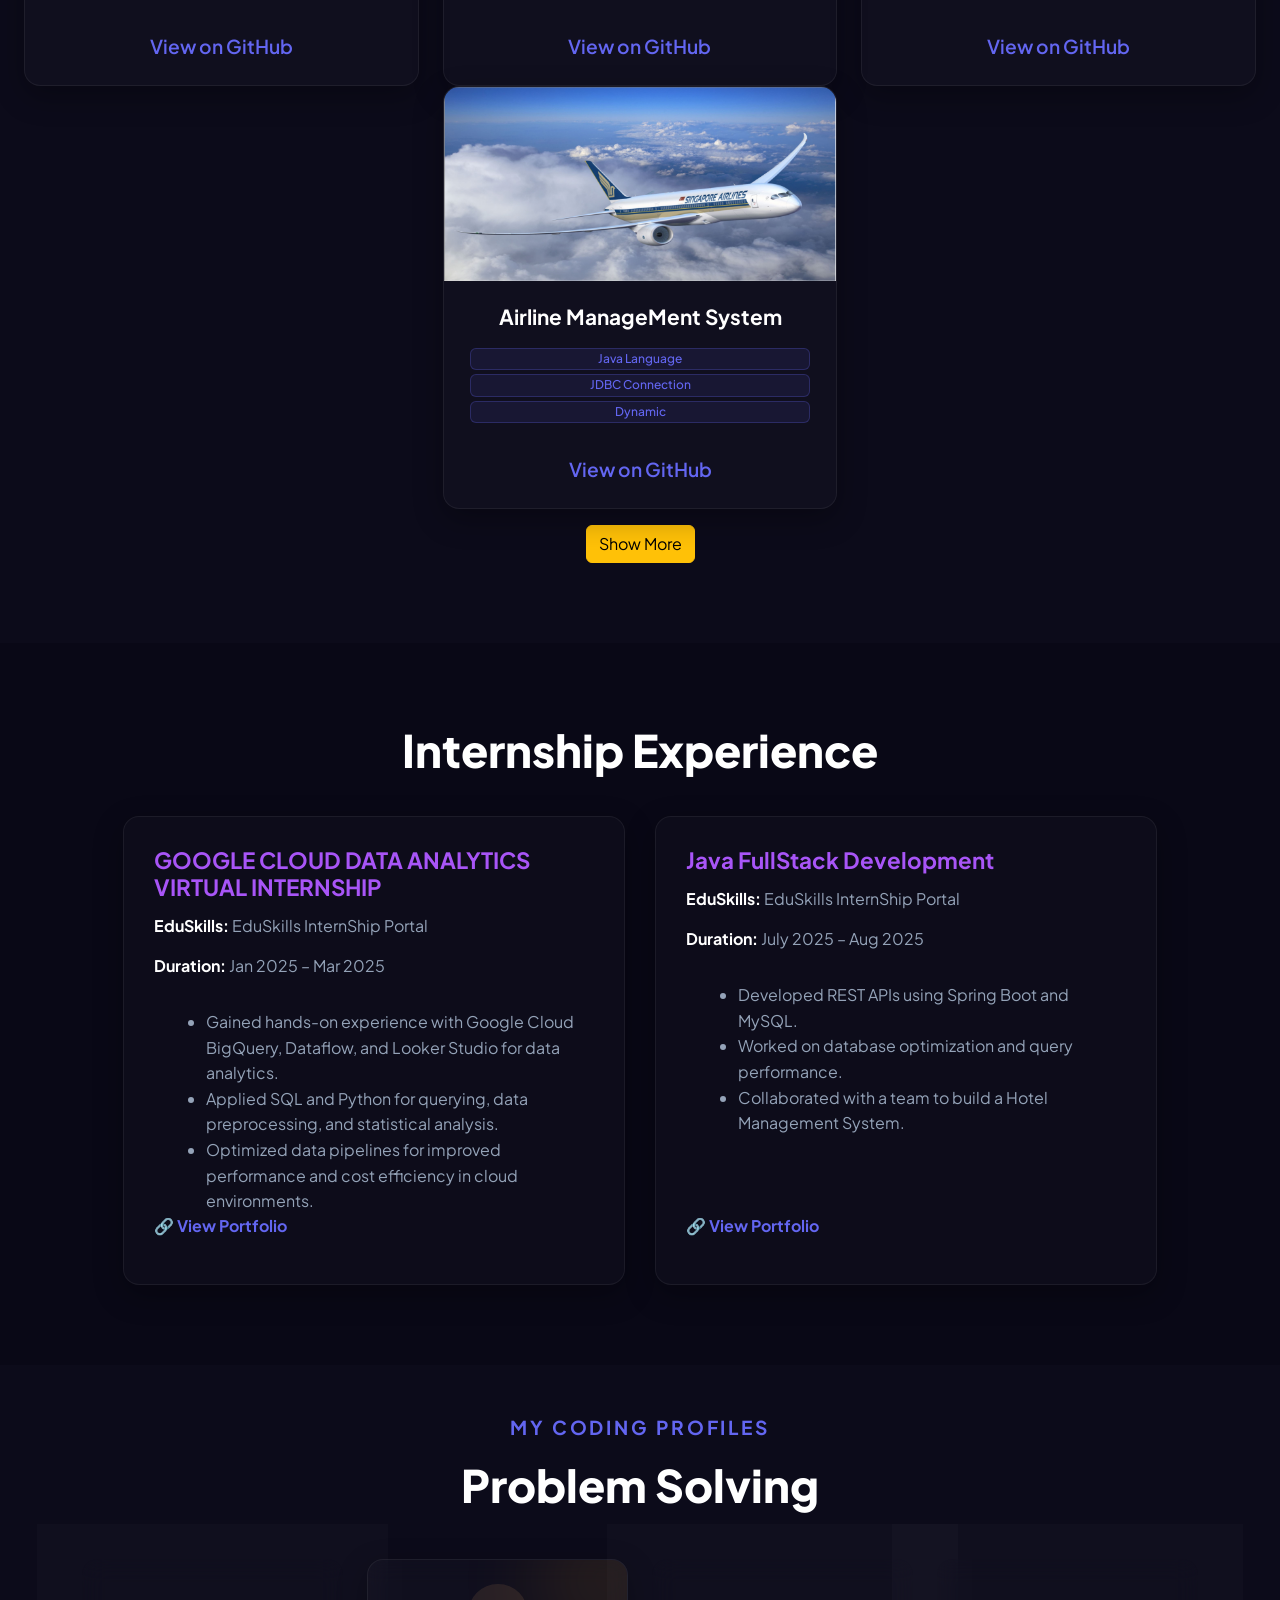
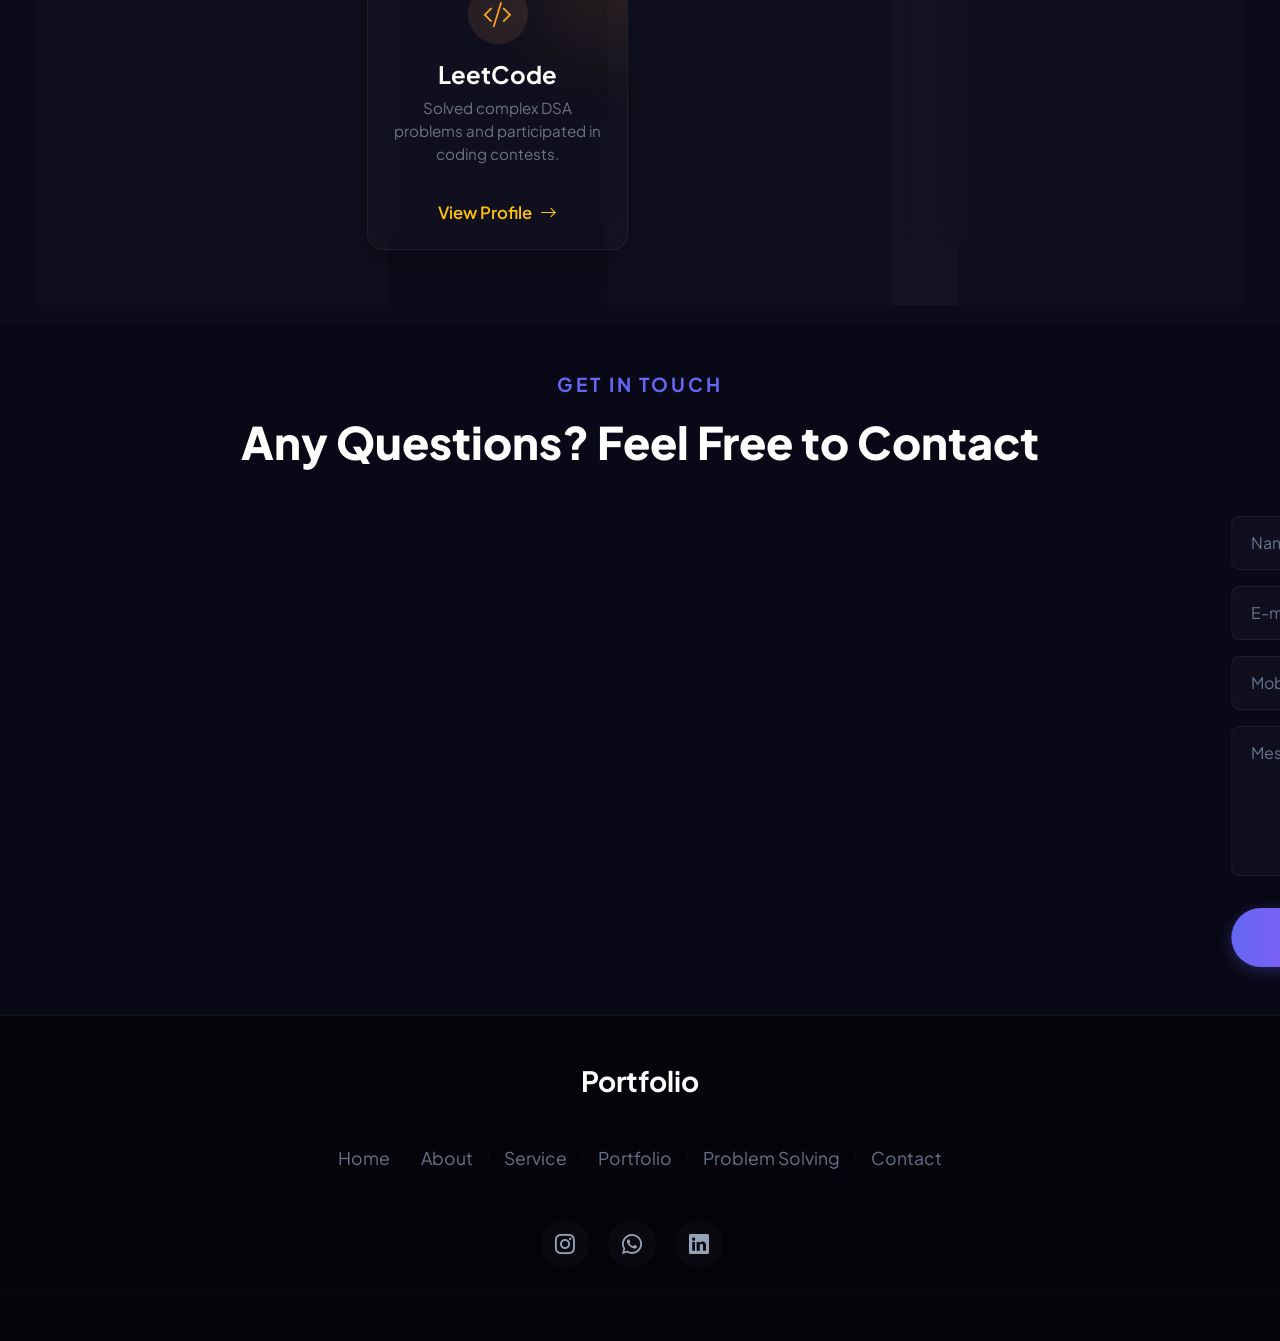
==== commit 7ae95cc2: "Design Overhaul: Dark glassmorphic theme, Light mode toggle, and badges skills layout" ====
--- a/index.html
+++ b/index.html
@@ -17,7 +17,7 @@
   <!-- google font link -->
   <link rel="preconnect" href="https://fonts.googleapis.com" />
   <link rel="preconnect" href="https://fonts.gstatic.com" crossorigin />
-  <link href="https://fonts.googleapis.com/css2?family=Josefin+Sans:wght@300;400;500;600;700&display=swap"
+  <link href="https://fonts.googleapis.com/css2?family=Plus+Jakarta+Sans:wght@300;400;500;600;700;800&family=Inter:wght@300;400;500;600;700;800&display=swap"
     rel="stylesheet" />
 
   <!-- bootstrap icon cdn link  -->
@@ -62,12 +62,17 @@
           </li>
         </ul>
       </div>
-      <!-- Form Button (Open in new tab) -->
-      <a class="c-btn ms-2 py-2 px-4 rounded-pill d-none d-md-block"
-        href="https://docs.google.com/forms/d/e/1FAIpQLSeNa0LnX-N4aj6gsiOSfgm73d1Pd8shLJoNvGIsUJC8b5rs4g/viewform?usp=dialog"
-        target="_blank">
-        Contact
-      </a>
+      <!-- Theme toggle and contact button -->
+      <div class="d-flex align-items-center">
+        <button id="theme-toggle" class="btn theme-btn py-2 px-2 ms-2 me-2" style="border: none; background: transparent; font-size: 1.3rem;">
+          <i class="bi bi-moon-stars-fill" id="theme-icon" style="color: var(--icon-color);"></i>
+        </button>
+        <a class="c-btn ms-2 py-2 px-4 rounded-pill d-none d-md-block"
+          href="https://docs.google.com/forms/d/e/1FAIpQLSeNa0LnX-N4aj6gsiOSfgm73d1Pd8shLJoNvGIsUJC8b5rs4g/viewform?usp=dialog"
+          target="_blank">
+          Contact
+        </a>
+      </div>
     </div>
   </nav>
   <!-- Navbar Ends -->
@@ -207,68 +212,88 @@
 
   <!-- skill section starts -->
   <section class="skill mt-5 py-5" id="about">
-    <div class="row justify-content-evenly">
-      <div class="col-10 col-md-5 skill-with-progress" data-aos="slide-right">
-        <div class="row justify-content-evenly">
-          <div class="col-10 col-md-6">
-            <div class="progress-card ms-3 ms-md-0">
-              <div class="circular-progress html-css">
-                <span class="progress-value html-progress">0%</span>
+    <div class="container py-4">
+      <div class="row justify-content-evenly align-items-center">
+        <!-- Left Side: Skill Cards (No Percentages) -->
+        <div class="col-10 col-md-5" data-aos="slide-right">
+          
+          <div class="skill-card-new glass-card mb-4">
+            <div class="d-flex align-items-center justify-content-between mb-3">
+              <div class="d-flex align-items-center gap-3">
+                <i class="bi bi-cup-hot-fill text-warning" style="font-size: 2rem;"></i>
+                <div>
+                  <h4 class="fw-bold text-white mb-0" style="font-size: 1.25rem;">Java</h4>
+                  <span class="text-warning fw-semibold text-uppercase" style="font-size: 0.8rem; letter-spacing: 0.05em;">Expert Level</span>
+                </div>
               </div>
-              <br />
-              <span class="text">Java</span>
-            </div>
-          </div>
-          <div class="col-10 col-md-6 mt-4 mt-md-0">
-            <div class="progress-card ms-3 ms-md-0">
-              <div class="circular-progress javascript">
-                <span class="progress-value javascript-progress">0%</span>
+            </div>
+            <div class="skill-tags d-flex flex-wrap gap-2">
+              <span class="badge skill-tag">Core Java</span>
+              <span class="badge skill-tag">OOPs</span>
+              <span class="badge skill-tag">Collections</span>
+              <span class="badge skill-tag">Multithreading</span>
+              <span class="badge skill-tag">File Handling</span>
+            </div>
+          </div>
+
+          <div class="skill-card-new glass-card mb-4">
+            <div class="d-flex align-items-center justify-content-between mb-3">
+              <div class="d-flex align-items-center gap-3">
+                <i class="bi bi-server text-info" style="font-size: 2rem;"></i>
+                <div>
+                  <h4 class="fw-bold text-white mb-0" style="font-size: 1.25rem;">Backend in Java</h4>
+                  <span class="text-info fw-semibold text-uppercase" style="font-size: 0.8rem; letter-spacing: 0.05em;">Advanced Level</span>
+                </div>
               </div>
-              <br />
-              <span class="text">Backend in java</span>
-            </div>
-          </div>
-        </div>
-        <div class="row justify-content-evenly mt-4">
-          <div class="col-10 col-md-6">
-            <div class="progress-card ms-3 ms-md-0">
-              <div class="circular-progress php">
-                <span class="progress-value php-progress">0%</span>
+            </div>
+            <div class="skill-tags d-flex flex-wrap gap-2">
+              <span class="badge skill-tag">JDBC Connection</span>
+              <span class="badge skill-tag">SQL Databases</span>
+              <span class="badge skill-tag">Hibernate</span>
+              <span class="badge skill-tag">RESTful APIs</span>
+            </div>
+          </div>
+
+          <div class="skill-card-new glass-card mb-4">
+            <div class="d-flex align-items-center justify-content-between mb-3">
+              <div class="d-flex align-items-center gap-3">
+                <i class="bi bi-cpu-fill text-success" style="font-size: 2rem;"></i>
+                <div>
+                  <h4 class="fw-bold text-white mb-0" style="font-size: 1.25rem;">SpringBoot</h4>
+                  <span class="text-success fw-semibold text-uppercase" style="font-size: 0.8rem; letter-spacing: 0.05em;">Advanced Level</span>
+                </div>
               </div>
-              <br />
-              <span class="text">SpringBoot</span>
-            </div>
-          </div>
-          <div class="col-10 col-md-6 mt-4 mt-md-0">
-            <div class="progress-card ms-3  ms-md-0">
-              <div class="circular-progress reactjs">
-                <span class="progress-value reactjs-progress">0%</span>
-              </div>
-              <br>
-              <span class="text">ReactJS</span>
-            </div>
-          </div>
-        </div>
-      </div>
-      <div class="col-10 col-md-5 skill-detail" data-aos="slide-left">
-        <div class="heading mt-5 mt-md-3">
-          <small>My Skills</small>
-          <h3>Beautiful & Unique Digital Experiences</h3>
-          <p class="text-muted">
-            Delivering Scalable & Efficient Java Solutions
-            Expert in Core Java, object-oriented programming,
-            and multi-threading, with experience in projects like PDF generator GUI calculators, and to-do apps.
-            Skilled in building robust backend systems and dynamic user interfaces for innovative digital experiences.
-          </p>
-          <p class="text-muted">
-            Quia voluptas sit aspernatur aut odit aut fugit, sed ruiano
-            consequntar magni dolores.
-          </p>
-          <button class="c-btn h-btn mt-3 py-3 px-5 rounded-pill">
-
-            <a href="PDFs/Pavan Resume Kr.pdf" download="SampleCV" style="text-decoration: none;color: #fff;">Download
-              CV</a>
-          </button>
+            </div>
+            <div class="skill-tags d-flex flex-wrap gap-2">
+              <span class="badge skill-tag">Spring MVC</span>
+              <span class="badge skill-tag">Spring Security</span>
+              <span class="badge skill-tag">Spring Data JPA</span>
+              <span class="badge skill-tag">Maven</span>
+            </div>
+          </div>
+
+
+
+        </div>
+
+        <!-- Right Side: Skills Details -->
+        <div class="col-10 col-md-5 skill-detail" data-aos="slide-left">
+          <div class="heading mt-5 mt-md-3">
+            <small class="text-uppercase tracking-wider">My Skills</small>
+            <h3 class="text-white my-3">Beautiful & Unique Digital Experiences</h3>
+            <p class="text-muted leading-relaxed">
+              Delivering Scalable & Efficient Java Solutions.
+              Expert in Core Java, object-oriented programming,
+              and multi-threading, with experience in projects like PDF generator GUI calculators, and to-do apps.
+              Skilled in building robust backend systems and dynamic user interfaces for innovative digital experiences.
+            </p>
+            <p class="text-muted leading-relaxed">
+              Committed to continuous learning and applying industry best practices in software design and database optimization.
+            </p>
+            <a href="PDFs/Pavan Resume Kr.pdf" download="SampleCV" class="c-btn h-btn mt-4 py-3 px-5 rounded-pill d-inline-block" style="text-decoration: none; color: #fff;">
+              Download CV
+            </a>
+          </div>
         </div>
       </div>
     </div>
@@ -387,8 +412,6 @@
       <div class="text-center mt-3">
         <button id="showMoreBtn" class="btn btn-warning">Show More</button>
       </div>
-    </div>
-    </div>
     </div>
   </section>
   <!-- portfolio section ends here -->
@@ -449,40 +472,79 @@
 
     <div class="row justify-content-center mt-5">
 
-
       <!-- Codolio -->
-      <div class="col-md-3 col-10 mb-4">
-        <div class="card text-center p-3">
-          <h4>Codolio</h4>
-          <p>All coding stats in one place</p>
-          <a href="https://codolio.com/profile/Pavan9580" target="_blank" class="btn btn-primary">View Profile</a>
+      <div class="col-lg-3 col-md-6 col-12 mb-4">
+        <div class="profile-card glass-card text-center p-4 h-100 position-relative overflow-hidden d-flex flex-column justify-content-between">
+          <div class="profile-card-glow profile-glow-codolio"></div>
+          <div>
+            <div class="profile-icon-wrapper mb-3 d-inline-flex align-items-center justify-content-center" style="background: rgba(99, 102, 241, 0.1); width: 60px; height: 60px; border-radius: 50%;">
+              <i class="bi bi-diagram-3-fill text-indigo" style="font-size: 1.8rem; color: #6366f1;"></i>
+            </div>
+            <h4 class="fw-bold text-white mb-2">Codolio</h4>
+            <p class="text-secondary mb-4" style="font-size: 0.95rem;">All coding statistics and progress aggregated in one place.</p>
+          </div>
+          <div>
+            <a href="https://codolio.com/profile/Pavan9580" target="_blank" class="profile-card-link fw-semibold">
+              View Profile <i class="bi bi-arrow-right ms-1"></i>
+            </a>
+          </div>
         </div>
       </div>
 
       <!-- LeetCode -->
-      <div class="col-md-3 col-10 mb-4">
-        <div class="card text-center p-3">
-          <h4>LeetCode</h4>
-          <p>Solved DSA problems & contests</p>
-          <a href="https://leetcode.com/u/pavan9580/" target="_blank" class="btn btn-warning">View Profile</a>
+      <div class="col-lg-3 col-md-6 col-12 mb-4">
+        <div class="profile-card glass-card text-center p-4 h-100 position-relative overflow-hidden d-flex flex-column justify-content-between">
+          <div class="profile-card-glow profile-glow-leetcode"></div>
+          <div>
+            <div class="profile-icon-wrapper mb-3 d-inline-flex align-items-center justify-content-center" style="background: rgba(253, 186, 116, 0.1); width: 60px; height: 60px; border-radius: 50%;">
+              <i class="bi bi-code-slash" style="font-size: 1.8rem; color: #fca61f;"></i>
+            </div>
+            <h4 class="fw-bold text-white mb-2">LeetCode</h4>
+            <p class="text-secondary mb-4" style="font-size: 0.95rem;">Solved complex DSA problems and participated in coding contests.</p>
+          </div>
+          <div>
+            <a href="https://leetcode.com/u/pavan9580/" target="_blank" class="profile-card-link fw-semibold text-warning">
+              View Profile <i class="bi bi-arrow-right ms-1"></i>
+            </a>
+          </div>
         </div>
       </div>
 
       <!-- GeeksforGeeks -->
-      <div class="col-md-3 col-10 mb-4">
-        <div class="card text-center p-3">
-          <h4>GeeksforGeeks</h4>
-          <p>DSA practice & articles</p>
-          <a href="https://www.geeksforgeeks.org/user/pavansoni210129" target="_blank" class="btn btn-success">View Profile</a>
+      <div class="col-lg-3 col-md-6 col-12 mb-4">
+        <div class="profile-card glass-card text-center p-4 h-100 position-relative overflow-hidden d-flex flex-column justify-content-between">
+          <div class="profile-card-glow profile-glow-gfg"></div>
+          <div>
+            <div class="profile-icon-wrapper mb-3 d-inline-flex align-items-center justify-content-center" style="background: rgba(34, 197, 94, 0.1); width: 60px; height: 60px; border-radius: 50%;">
+              <i class="bi bi-award-fill" style="font-size: 1.8rem; color: #22c55e;"></i>
+            </div>
+            <h4 class="fw-bold text-white mb-2">GeeksforGeeks</h4>
+            <p class="text-secondary mb-4" style="font-size: 0.95rem;">Practiced algorithms, read technical articles, and solved interview sheets.</p>
+          </div>
+          <div>
+            <a href="https://www.geeksforgeeks.org/user/pavansoni210129" target="_blank" class="profile-card-link fw-semibold text-success">
+              View Profile <i class="bi bi-arrow-right ms-1"></i>
+            </a>
+          </div>
         </div>
       </div>
 
       <!-- CodeChef -->
-      <div class="col-md-3 col-10 mb-4">
-        <div class="card text-center p-3">
-          <h4>CodeChef</h4>
-          <p>Competitive programming contests</p>
-          <a href="https://www.codechef.com/users/pavan9580" target="_blank" class="btn btn-danger">View Profile</a>
+      <div class="col-lg-3 col-md-6 col-12 mb-4">
+        <div class="profile-card glass-card text-center p-4 h-100 position-relative overflow-hidden d-flex flex-column justify-content-between">
+          <div class="profile-card-glow profile-glow-codechef"></div>
+          <div>
+            <div class="profile-icon-wrapper mb-3 d-inline-flex align-items-center justify-content-center" style="background: rgba(239, 68, 68, 0.1); width: 60px; height: 60px; border-radius: 50%;">
+              <i class="bi bi-lightning-charge-fill" style="font-size: 1.8rem; color: #ef4444;"></i>
+            </div>
+            <h4 class="fw-bold text-white mb-2">CodeChef</h4>
+            <p class="text-secondary mb-4" style="font-size: 0.95rem;">Participated in competitive programming challenges and monthly contests.</p>
+          </div>
+          <div>
+            <a href="https://www.codechef.com/users/pavan9580" target="_blank" class="profile-card-link fw-semibold text-danger">
+              View Profile <i class="bi bi-arrow-right ms-1"></i>
+            </a>
+          </div>
         </div>
       </div>
 
@@ -574,12 +636,13 @@
       <button class="rounded-pill dribble"
         onclick="window.open('https://www.instagram.com/pavansoni210129/', '_blank')"> <i class="bi bi-instagram"></i>
       </button>
-      <button class="rounded-pill whatsapp" onclick="window.open('https://wa.me/9580158914', '_blank')"> <i
-          class="bi bi-whatsapp"></i>
-        <button class="rounded-pill behance"
-          onclick="window.open('https://www.linkedin.com/in/pavan-soni-10b2842a2/','_blank')"> <i
-            class="bi bi-linkedin"></i>
-        </button>
+      <button class="rounded-pill whatsapp" onclick="window.open('https://wa.me/9580158914', '_blank')">
+        <i class="bi bi-whatsapp"></i>
+      </button>
+      <button class="rounded-pill behance"
+        onclick="window.open('https://www.linkedin.com/in/pavan-soni-10b2842a2/','_blank')">
+        <i class="bi bi-linkedin"></i>
+      </button>
     </div>
     <hr class="text-muted my-4" />
 
@@ -603,6 +666,7 @@
   </script>
   <!-- custom js file linking -->
   <script src="js/script.js"></script>
+  <script src="js/script1.js"></script>
 
 </body>
 
--- a/css/style.css
+++ b/css/style.css
@@ -1,15 +1,55 @@
-/* applying google font over the website */
+/* Global styles with Plus Jakarta Sans & Inter typography */
+:root {
+    --bg-primary: #090816;
+    --bg-secondary: #0c0b1a;
+    --card-bg: rgba(255, 255, 255, 0.02);
+    --card-border: rgba(255, 255, 255, 0.06);
+    --text-primary: #ffffff;
+    --text-secondary: #94a3b8;
+    --text-muted: #cbd5e1;
+    --navbar-bg: rgba(9, 8, 22, 0.8);
+    --primary-gradient: linear-gradient(90deg, #6366f1 0%, #a855f7 100%);
+    --btn-shadow: rgba(99, 102, 241, 0.3);
+    --footer-bg: #05040a;
+    --modal-bg: #0c0b1a;
+    --input-bg: rgba(255, 255, 255, 0.03);
+    --icon-color: #6366f1;
+    --card-shadow: rgba(0, 0, 0, 0.3);
+}
+
+body.light-theme {
+    --bg-primary: #f8fafc;
+    --bg-secondary: #f1f5f9;
+    --card-bg: rgba(255, 255, 255, 0.85);
+    --card-border: rgba(99, 102, 241, 0.15);
+    --text-primary: #0f172a;
+    --text-secondary: #475569;
+    --text-muted: #334155;
+    --navbar-bg: rgba(248, 250, 252, 0.8);
+    --primary-gradient: linear-gradient(90deg, #4f46e5 0%, #7c3aed 100%);
+    --btn-shadow: rgba(79, 70, 229, 0.15);
+    --footer-bg: #0f172a;
+    --modal-bg: #ffffff;
+    --input-bg: rgba(255, 255, 255, 0.95);
+    --icon-color: #4f46e5;
+    --card-shadow: rgba(99, 102, 241, 0.05);
+}
+
 body {
-    font-family: 'Josefin Sans', sans-serif;
+    font-family: 'Plus Jakarta Sans', 'Inter', sans-serif;
     font-weight: 400;
+    background-color: var(--bg-primary);
+    color: var(--text-secondary);
+    overflow-x: hidden;
+    transition: background-color 0.4s ease, color 0.4s ease;
 }
 
 /* styling menu icon */
 .nav-menu {
     border: none;
-    background-color: #fff;
+    background-color: transparent;
     font-size: 1.5rem;
-    color: #fca61f;
+    color: var(--icon-color);
 }
 
 /* Style for the toggle button */
@@ -18,34 +58,41 @@
     font-size: 20px;
     border: none;
     background: transparent;
+    transition: transform 0.3s ease;
+}
+
+.theme-btn:hover {
+    transform: rotate(20deg) scale(1.1);
 }
 
 /* styling navbar links */
 .navbar-nav a {
-    color: black;
+    color: var(--text-muted) !important;
     position: relative;
+    font-weight: 500;
+    transition: color 0.3s ease;
 }
 
 .navbar-nav a:hover {
-    color: #fca61f;
-}
-
-/* styling contact btn */
+    color: var(--icon-color) !important;
+}
+
+/* styling contact btn & general modern buttons */
 .c-btn {
-    background-color: #3f396d;
-    color: white;
-    font-weight: bold;
+    background: var(--primary-gradient);
+    color: #fff !important;
+    font-weight: 600;
     border: none;
-    transition: background-color 0.3s ease;
-    /* Redundant contact button styles are below, but preserving for functionality if used elsewhere */
-    border: none;
-    background: #fca61f;
-    color: #fff;
-    font-size: 1.2rem;
+    transition: all 0.4s cubic-bezier(0.4, 0, 0.2, 1);
+    font-size: 1.1rem;
+    box-shadow: 0 4px 15px var(--btn-shadow);
 }
 
 .c-btn:hover {
-    background-color: #292655;
+    background: var(--primary-gradient);
+    filter: brightness(0.9);
+    box-shadow: 0 6px 25px var(--btn-shadow);
+    transform: translateY(-3px);
 }
 
 .navbar-nav a:after {
@@ -53,13 +100,14 @@
     bottom: 0;
     content: "";
     display: block;
-    height: 2px;
+    height: 3px;
     left: 50%;
     top: 35px;
     position: absolute;
-    background: #fca61f;
+    background: var(--icon-color);
     transition: width 0.3s ease 0s, left 0.3s ease 0s;
     width: 0;
+    border-radius: 2px;
 }
 
 .navbar-nav a:hover:after {
@@ -67,43 +115,64 @@
     left: 0;
 }
 
----
+/* Navbar container */
+#navbar-top {
+    background: var(--navbar-bg) !important;
+    backdrop-filter: blur(12px);
+    -webkit-backdrop-filter: blur(12px);
+    border-bottom: 1px solid var(--card-border);
+    transition: background 0.4s ease, border-color 0.4s ease;
+}
+
+.navbar-brand {
+    background: linear-gradient(135deg, var(--text-primary) 0%, var(--icon-color) 100%);
+    -webkit-background-clip: text;
+    -webkit-text-fill-color: transparent;
+    transition: all 0.4s ease;
+}
 
 /* styling home section starts */
 .home {
-    background: linear-gradient(33deg, rgba(242, 242, 255, 1) 0%, rgba(235, 249, 255, 1) 100%);
-    padding: 30px 0px 10px 0px;
+    background: radial-gradient(circle at 80% 20%, rgba(99, 102, 241, 0.12) 0%, var(--bg-primary) 70%);
+    padding: 80px 0px 40px 0px;
+    transition: background 0.4s ease;
 }
 
 .home h2 {
-    font-size: 3rem;
-    line-height: 4rem;
+    font-size: 3.2rem;
+    line-height: 4.2rem;
+    color: var(--text-primary);
+    font-weight: 800;
+    transition: color 0.4s ease;
 }
 
 .c-orange {
-    color: #6f34fe;
-    font-weight: 700;
-    font-size: 4rem;
+    background: var(--primary-gradient);
+    -webkit-background-clip: text;
+    -webkit-text-fill-color: transparent;
+    font-weight: 800;
+    font-size: 4.2rem;
 }
 
 .home p {
     width: fit-content;
     margin-top: 1rem;
-    font-size: 1.2rem;
+    font-size: 1.25rem;
+    color: var(--text-secondary);
+    transition: color 0.4s ease;
 }
 
 .h-btn:hover {
-    background: #6f34fe;
     color: #fff;
-    transform: translateY(-20px);
-    transition-duration: 1s;
+    transform: translateY(-10px);
 }
 
 .link {
     text-decoration: none;
     font-size: 1.2rem;
-    color: #fca61f;
+    color: var(--icon-color);
     position: relative;
+    font-weight: 600;
 }
 
 .link::after {
@@ -112,21 +181,18 @@
     width: 100%;
     transform: scaleX(0);
     height: 2px;
-    bottom: 0;
+    bottom: -2px;
     left: 0;
-    top: 20px;
-    background-color: #6f34fe;
+    background-color: var(--icon-color);
     transform-origin: bottom right;
     transition: transform 0.25s ease-out;
 }
 
 .link:hover {
-    color: #6f34fe;
+    color: var(--icon-color);
 }
 
 .link:hover::after {
-    width: 100%;
-    left: 0;
     transform: scaleX(1);
     transform-origin: bottom left;
 }
@@ -134,70 +200,105 @@
 /* adding animation to home section image */
 .home img {
     animation: floatimg 4s ease-in-out infinite;
+    box-shadow: 0 10px 30px rgba(99, 102, 241, 0.2);
+    border-radius: 30% 70% 70% 30% / 30% 30% 70% 70%;
 }
 
 @keyframes floatimg {
     0% {
-        transform: translateX(0);
+        transform: translateY(0px);
     }
-
     50% {
-        transform: translateX(-24px);
+        transform: translateY(-20px);
     }
-
     100% {
-        transform: translateX(0);
+        transform: translateY(0px);
     }
 }
-
----
 
 /* expertise section starts */
 .heading small {
-    color: #6f34fe;
-    font-size: 1.5rem;
-    font-weight: 600;
+    color: var(--icon-color);
+    font-size: 1.2rem;
+    font-weight: 700;
+    text-transform: uppercase;
+    letter-spacing: 0.15em;
+    display: inline-block;
+    margin-bottom: 0.5rem;
 }
 
 .heading h3 {
     margin-top: 0.5rem;
-    color: #3f396d;
-    font-size: 2.5rem;
+    color: var(--text-primary);
+    font-size: 2.8rem;
+    font-weight: 800;
+    transition: color 0.4s ease;
+}
+
+.expertise {
+    background-color: var(--bg-secondary);
+    padding: 80px 0;
+    transition: background-color 0.4s ease;
+}
+
+.expertise h4 {
+    color: var(--text-primary);
     font-weight: 700;
-}
-
-.expertise h4 {
-    color: #3f396d;
-    font-weight: 700;
+    margin-bottom: 1rem;
+    transition: color 0.4s ease;
 }
 
 .expertise a {
     text-decoration: none;
-    color: #fca61f;
+    color: var(--icon-color);
 }
 
 .expertise a:hover {
-    color: #6f34fe;
+    color: var(--icon-color);
+    filter: brightness(1.2);
+}
+
+.expertise [data-aos="fade-up"] {
+    display: flex;
+    flex-direction: column;
 }
 
 .expertise .service-card {
     text-align: center;
     padding: 15px 15px;
-    border-radius: 0.7rem;
-}
-
+    display: flex;
+    flex-direction: column;
+    height: 100%;
+    flex-grow: 1;
+}
+
+/* Glassmorphism content box cards */
 .content-box {
-    border: 2px solid #ddd;
-    border-radius: 10px;
-    padding: 20px;
-    background: #f9f9f9;
-    box-shadow: 2px 2px 10px rgba(0, 0, 0, 0.1);
-    max-width: 500px;
-    font-family: Arial, sans-serif;
-}
-
-.content-box h4 {
-    margin-bottom: 10px;
+    border: 1px solid var(--card-border);
+    border-radius: 16px;
+    padding: 28px;
+    background: var(--card-bg);
+    backdrop-filter: blur(8px);
+    -webkit-backdrop-filter: blur(8px);
+    box-shadow: 0 10px 30px var(--card-shadow);
+    color: var(--text-secondary);
+    transition: all 0.4s cubic-bezier(0.4, 0, 0.2, 1);
+    display: flex;
+    flex-direction: column;
+    justify-content: space-between;
+    flex-grow: 1;
+}
+
+.content-box .link {
+    margin-top: auto;
+}
+
+.content-box:hover {
+    border-color: rgba(99, 102, 241, 0.4);
+    background: var(--card-bg);
+    filter: brightness(1.05);
+    transform: translateY(-8px);
+    box-shadow: 0 15px 35px rgba(99, 102, 241, 0.15);
 }
 
 .content-box .row {
@@ -207,213 +308,242 @@
 }
 
 .content-box .row h6 {
-    min-width: 120px;
-    /* Ensures alignment for headings */
-    font-size: 1.2em;
-    font-weight: bold;
+    min-width: 110px;
+    font-size: 1.1em;
+    font-weight: 700;
+    color: var(--text-primary);
     margin: 0;
 }
 
 .content-box .row span {
     font-size: 1em;
-    color: #333;
+    color: var(--text-muted);
 }
 
 .content-box p {
-    font-size: 1em;
-    color: #555;
-    margin-bottom: 10px;
-}
-
-.content-box .link {
-    display: inline-block;
-    margin-top: 10px;
-    color: #007bff;
-    text-decoration: none;
-    font-weight: bold;
-}
-
-.content-box .link:hover {
-    text-decoration: underline;
-}
-
----
+    font-size: 1.05em;
+    line-height: 1.6;
+    color: var(--text-secondary);
+}
 
 /* skill section starts */
 .skill {
-    background-color: rgb(234, 234, 249);
-}
-
-.progress-card {
-    padding: 12% 10% 10% 15%;
-    background-color: #fff;
-    text-align: center;
-    border-radius: 10%;
-}
-
-.progress-card:hover {
-    transform: scale(1.1, 1.1);
-    transition-duration: 0.6s;
-}
-
-.circular-progress {
+    background-color: var(--bg-primary);
+    padding: 80px 0;
+    transition: background-color 0.4s ease;
+}
+
+.glass-card {
+    background: var(--card-bg);
+    backdrop-filter: blur(12px);
+    -webkit-backdrop-filter: blur(12px);
+    border: 1px solid var(--card-border);
+    border-radius: 16px;
+    padding: 24px;
+    transition: all 0.4s cubic-bezier(0.4, 0, 0.2, 1);
+    box-shadow: 0 8px 32px var(--card-shadow);
+}
+
+.glass-card:hover {
+    border-color: rgba(168, 85, 247, 0.3);
+    box-shadow: 0 10px 30px rgba(168, 85, 247, 0.1);
+    transform: translateY(-3px);
+}
+
+/* Linear Skill Progress Card Styles (Badges only) */
+.skill-card-new {
     position: relative;
-    height: 130px;
-    width: 130px;
-    border-radius: 50%;
-    background: conic-gradient(#7d2ae8 3.6deg, #ededed 0deg);
-    display: flex;
-    align-items: center;
-    justify-content: center;
-}
-
-.circular-progress::before {
-    content: "";
-    position: absolute;
-    height: 120px;
-    width: 120px;
-    border-radius: 50%;
-    background-color: #fff;
-}
-
-.progress-value {
-    position: relative;
-    font-size: 1.5rem;
+}
+
+.skill-card-new h4 {
+    color: var(--text-primary) !important;
+    transition: color 0.4s ease;
+}
+
+/* Skill Tags Badges styling */
+.skill-tag {
+    background-color: rgba(99, 102, 241, 0.08) !important;
+    color: var(--icon-color) !important;
+    border: 1px solid rgba(99, 102, 241, 0.2);
+    font-size: 0.9rem;
+    padding: 8px 14px;
+    border-radius: 20px;
     font-weight: 600;
-}
-
-.html-progress {
-    color: #fca61f;
-}
-
-.javascript-progress {
-    color: #6f34fe;
-}
-
-.php-progress {
-    color: #20c997;
-}
-
-.reactjs-progress {
-    color: #3f396d;
-}
-
-.text {
+    transition: all 0.3s ease;
+}
+
+.skill-card-new:hover .skill-tag {
+    background-color: var(--icon-color) !important;
+    color: #fff !important;
+    transform: translateY(-3px);
+    box-shadow: 0 4px 10px rgba(99, 102, 241, 0.25);
+}
+
+.heading p {
     font-size: 1.2rem;
-    font-weight: 500;
-}
-
-.heading p {
-    font-size: 1.3rem;
-}
-
----
+    line-height: 1.7;
+    color: var(--text-secondary);
+    transition: color 0.4s ease;
+}
 
 /* portfolio section starts */
+.portfolio {
+    background-color: var(--bg-secondary);
+    padding: 80px 0;
+    transition: background-color 0.4s ease;
+}
+
 #myBtnContainer {
     margin-bottom: 45px;
 }
 
 #myBtnContainer button {
     border: none;
-    color: black;
+    color: var(--text-secondary);
     background: transparent;
     font-size: 20px;
     font-weight: 600;
     cursor: pointer;
     display: inline-block;
     margin: 0 25px;
-}
-
-#myBtnContainer button:hover {
-    color: #fca61f;
-}
-
+    transition: color 0.3s;
+}
+
+#myBtnContainer button:hover, 
 #myBtnContainer button:focus {
+    color: var(--icon-color);
     outline: none;
 }
 
-.post .content h4 {
-    font-size: 1rem;
+.post {
+    display: flex;
+}
+
+.post .card {
+    background: var(--card-bg);
+    border: 1px solid var(--card-border);
+    border-radius: 16px;
+    overflow: hidden;
+    transition: all 0.4s cubic-bezier(0.4, 0, 0.2, 1);
+    box-shadow: 0 10px 30px var(--card-shadow);
+    display: flex;
+    flex-direction: column;
+    width: 100%;
+}
+
+.post .card:hover {
+    border-color: rgba(99, 102, 241, 0.3);
+    box-shadow: 0 15px 35px rgba(99, 102, 241, 0.15);
+    transform: translateY(-8px);
+}
+
+.post .card-body {
+    padding: 24px;
+    display: flex;
+    flex-direction: column;
+    flex-grow: 1;
+}
+
+.post .card-body .link {
+    margin-top: auto;
+}
+
+.post .card-title {
+    color: var(--text-primary);
     font-weight: 700;
-}
-
-.post .card {
-    border: none;
+    font-size: 1.3rem;
+    margin-bottom: 1rem;
+    transition: color 0.4s ease;
+}
+
+.post .badge {
+    background-color: rgba(99, 102, 241, 0.1) !important;
+    color: var(--icon-color) !important;
+    border: 1px solid rgba(99, 102, 241, 0.25);
+    font-weight: 500;
+    margin: 2px;
 }
 
 .hidden-project {
     display: none;
 }
 
----
-
 /* Internship Section */
 #internship {
-    padding: 60px 0;
-    background: #f9f9f9;
-}
-
-#internship .container {
-    max-width: 1200px;
-    margin: auto;
+    padding: 80px 0;
+    background: var(--bg-primary);
+    transition: background-color 0.4s ease;
 }
 
 #internship h2 {
     text-align: center;
-    font-size: 2rem;
-    margin-bottom: 30px;
-    color: #333;
-}
-
-/* Cards layout inside internship */
+    font-size: 2.8rem;
+    margin-bottom: 40px;
+    color: var(--text-primary);
+    font-weight: 800;
+    transition: color 0.4s ease;
+}
+
 #internship .internship-cards {
     display: flex;
     flex-wrap: wrap;
     justify-content: center;
-    gap: 20px;
+    gap: 30px;
 }
 
 #internship .card {
     flex: 1 1 45%;
     max-width: 45%;
-    background: #fff;
-    padding: 20px;
-    border-radius: 10px;
-    box-shadow: 0 4px 8px rgba(0, 0, 0, 0.1);
-    transition: 0.3s ease-in-out;
-}
-
-/* Hover effect only for internship cards */
+    background: var(--card-bg);
+    border: 1px solid var(--card-border);
+    padding: 30px;
+    border-radius: 16px;
+    box-shadow: 0 10px 30px var(--card-shadow);
+    color: var(--text-secondary);
+    transition: all 0.4s cubic-bezier(0.4, 0, 0.2, 1);
+    display: flex;
+    flex-direction: column;
+}
+
+#internship .card p:last-child {
+    margin-top: auto;
+}
+
 #internship .card:hover {
-    transform: translateY(-10px) scale(1.02);
-    box-shadow: 0 8px 16px rgba(0, 0, 0, 0.2);
-}
-
-/* Headings */
+    transform: translateY(-8px);
+    border-color: rgba(168, 85, 247, 0.3);
+    box-shadow: 0 15px 35px rgba(168, 85, 247, 0.15);
+    background: var(--card-bg);
+    filter: brightness(1.05);
+}
+
 #internship .card h3 {
-    color: #6c63ff;
-}
-
-/* Links */
+    color: #a855f7;
+    font-weight: 700;
+    font-size: 1.4rem;
+    margin-bottom: 0.8rem;
+}
+
+#internship .card strong {
+    color: var(--text-primary);
+    transition: color 0.4s ease;
+}
+
 #internship .card a {
-    color: #6c63ff;
+    color: var(--icon-color);
     text-decoration: none;
     font-weight: bold;
-    transition: 0.3s;
+    transition: color 0.3s;
 }
 
 #internship .card a:hover {
-    color: #333;
-    text-decoration: underline;
-}
-
-/* Lists */
+    color: #a855f7;
+}
+
 #internship .card ul {
-    margin: 10px 0 0 20px;
-}
-
----
+    margin: 15px 0 0 20px;
+    line-height: 1.6;
+}
 
 /* styling modal group */
 .btn-c {
@@ -426,7 +556,27 @@
 }
 
 .btn-c i {
-    color: #fca61f;
+    color: var(--icon-color);
+}
+
+.modal-content {
+    background-color: var(--bg-secondary);
+    border: 1px solid var(--card-border);
+    border-radius: 16px;
+    color: var(--text-primary);
+    transition: background-color 0.4s ease, border-color 0.4s ease;
+}
+
+.modal-header {
+    border-bottom: 1px solid var(--card-border);
+}
+
+.btn-close {
+    filter: invert(1);
+}
+
+body.light-theme .btn-close {
+    filter: none;
 }
 
 .modal-body .content span {
@@ -435,116 +585,191 @@
 
 .modal-body .content small {
     font-size: 1rem;
-    color: #6f34fe;
-}
-
----
+    color: var(--icon-color);
+}
 
 /* contact section starts */
 .contact {
-    background-color: #f3f3f3;
+    background-color: var(--bg-primary);
+    padding: 80px 0;
+    transition: background-color 0.4s ease;
+}
+
+.contact h3 {
+    color: var(--text-primary);
+    font-size: 2.8rem;
+    font-weight: 800;
+    transition: color 0.4s ease;
 }
 
 .contact-details i {
-    font-size: 1.5rem;
-    color: #fca61f;
+    font-size: 1.6rem;
+    color: var(--icon-color);
 }
 
 .contact-details p {
     font-size: 1.2rem;
     margin-left: 1rem;
+    color: var(--text-muted);
+    transition: color 0.4s ease;
+}
+
+.contact-form .form-control {
+    background: var(--input-bg);
+    border: 1px solid var(--card-border);
+    color: var(--text-primary);
+    padding: 14px 18px;
+    width: 100%;
+    border-radius: 8px;
+    transition: all 0.3s;
+}
+
+.contact-form .form-control::placeholder {
+    color: #64748b;
 }
 
 .contact-form .form-control:focus {
-    box-shadow: none;
-    border: 1px solid #fca61f;
-}
-
-.contact-form .form-control {
-    padding: 10px 10px;
-    width: 80%;
-}
-
-
-
+    background: var(--input-bg);
+    box-shadow: 0 0 15px rgba(99, 102, 241, 0.25);
+    border-color: var(--icon-color);
+    color: var(--text-primary);
+}
+
+/* problem solving coding profiles */
 #problem-solving {
-    background: #eef2ff;
-}
-
-#problem-solving .card {
-    border-radius: 12px;
-    transition: 0.3s;
-}
-
-#problem-solving .card:hover {
-    transform: translateY(-10px);
-    box-shadow: 0 10px 20px rgba(0,0,0,0.2);
-}
-#problem-solving .card {
-    transition: 0.3s;
-    border: 2px solid transparent;
-}
-
-#problem-solving .card:hover {
-    border: 2px solid #6f34fe;
-    box-shadow: 0 0 20px rgba(111, 52, 254, 0.5);
-}
----
+    background: var(--bg-secondary);
+    padding: 80px 0;
+    transition: background-color 0.4s ease;
+}
+
+#problem-solving h3 {
+    color: var(--text-primary);
+    font-size: 2.8rem;
+    font-weight: 800;
+    transition: color 0.4s ease;
+}
+
+.profile-card {
+    transition: all 0.4s cubic-bezier(0.4, 0, 0.2, 1);
+    position: relative;
+    border: 1px solid var(--card-border);
+    overflow: hidden;
+    background: var(--card-bg);
+    border-radius: 16px;
+    box-shadow: 0 10px 30px var(--card-shadow);
+}
+
+.profile-card:hover {
+    transform: translateY(-8px) scale(1.02);
+    border-color: var(--icon-color);
+    box-shadow: 0 15px 35px rgba(99, 102, 241, 0.2);
+}
+
+.profile-card-glow {
+    position: absolute;
+    width: 120px;
+    height: 120px;
+    border-radius: 50%;
+    filter: blur(50px);
+    opacity: 0.15;
+    top: -40px;
+    right: -40px;
+    pointer-events: none;
+    transition: opacity 0.3s ease;
+}
+
+.profile-card:hover .profile-card-glow {
+    opacity: 0.35;
+}
+
+.profile-glow-codolio { background-color: #6366f1; }
+.profile-glow-leetcode { background-color: #fca61f; }
+.profile-glow-gfg { background-color: #22c55e; }
+.profile-glow-codechef { background-color: #ef4444; }
+
+.profile-card-link {
+    text-decoration: none;
+    display: inline-flex;
+    align-items: center;
+    gap: 4px;
+    transition: all 0.3s ease;
+    margin-top: 10px;
+    font-size: 1.05rem;
+}
+
+.profile-card-link:hover {
+    text-decoration: underline;
+}
+
+.profile-card-link i {
+    transition: transform 0.3s ease;
+}
+
+.profile-card:hover .profile-card-link i {
+    transform: translateX(4px);
+}
 
 /* footer section starts */
 footer {
-    background-color: #211e39;
+    background-color: var(--footer-bg);
+    border-top: 1px solid var(--card-border);
+    padding: 40px 0;
+    transition: background-color 0.4s ease, border-color 0.4s ease;
+}
+
+footer h3 {
+    font-weight: 700;
+    color: var(--text-primary);
+    transition: color 0.4s ease;
 }
 
 footer .link-group a {
-    margin-left: 10px;
-    margin-right: 10px;
+    margin-left: 12px;
+    margin-right: 12px;
     text-decoration: none;
-    color: #6c757d;
+    color: #64748b;
     font-size: 1.1rem;
-    margin-top: 1rem;
+    transition: color 0.3s;
 }
 
 footer .link-group a:hover {
-    color: #fca61f;
+    color: var(--icon-color);
 }
 
 .social-links button {
     border: none;
     margin-right: 1rem;
-    font-size: 1.2rem;
-    background-color: #fff;
-    padding: 14px 15px 10px 15px;
+    font-size: 1.25rem;
+    background-color: var(--card-bg);
+    color: var(--text-secondary);
+    border-radius: 50%;
+    width: 48px;
+    height: 48px;
+    display: inline-flex;
+    align-items: center;
+    justify-content: center;
+    transition: all 0.4s;
+    box-shadow: 0 4px 10px var(--card-shadow);
 }
 
 .social-links button:hover {
     color: #fff;
-    transform: translateY(-20px);
-    transition-duration: 1s;
-}
-
-.social-links .dribble {
-    color: #f33a7e;
+    transform: translateY(-8px);
 }
 
 .social-links .dribble:hover {
     background-color: #f33a7e;
-}
-
-.social-links .whatsapp {
-    color: #25D366;
+    box-shadow: 0 5px 15px rgba(243, 58, 126, 0.4);
 }
 
 .social-links .whatsapp:hover {
     background-color: #25D366;
-}
-
-.social-links .behance {
-    color: #255afc;
+    box-shadow: 0 5px 15px rgba(37, 211, 102, 0.4);
 }
 
 .social-links .behance:hover {
-    background-color: #255afc;
+    background-color: #0a66c2;
+    box-shadow: 0 5px 15px rgba(10, 102, 194, 0.4);
 }
 
 /* styling back to top button */
@@ -554,7 +779,18 @@
     right: 40px;
     display: none;
     font-size: 1.4rem;
-    background-color: #fca61f;
+    background-color: var(--icon-color);
     color: #fff;
-    animation: pulse 3s infinite;
-}
+    border: none;
+    width: 50px;
+    height: 50px;
+    align-items: center;
+    justify-content: center;
+    box-shadow: 0 5px 15px var(--btn-shadow);
+    transition: all 0.3s;
+}
+
+#btn-back-to-top:hover {
+    background-color: #a855f7;
+    transform: scale(1.1);
+}
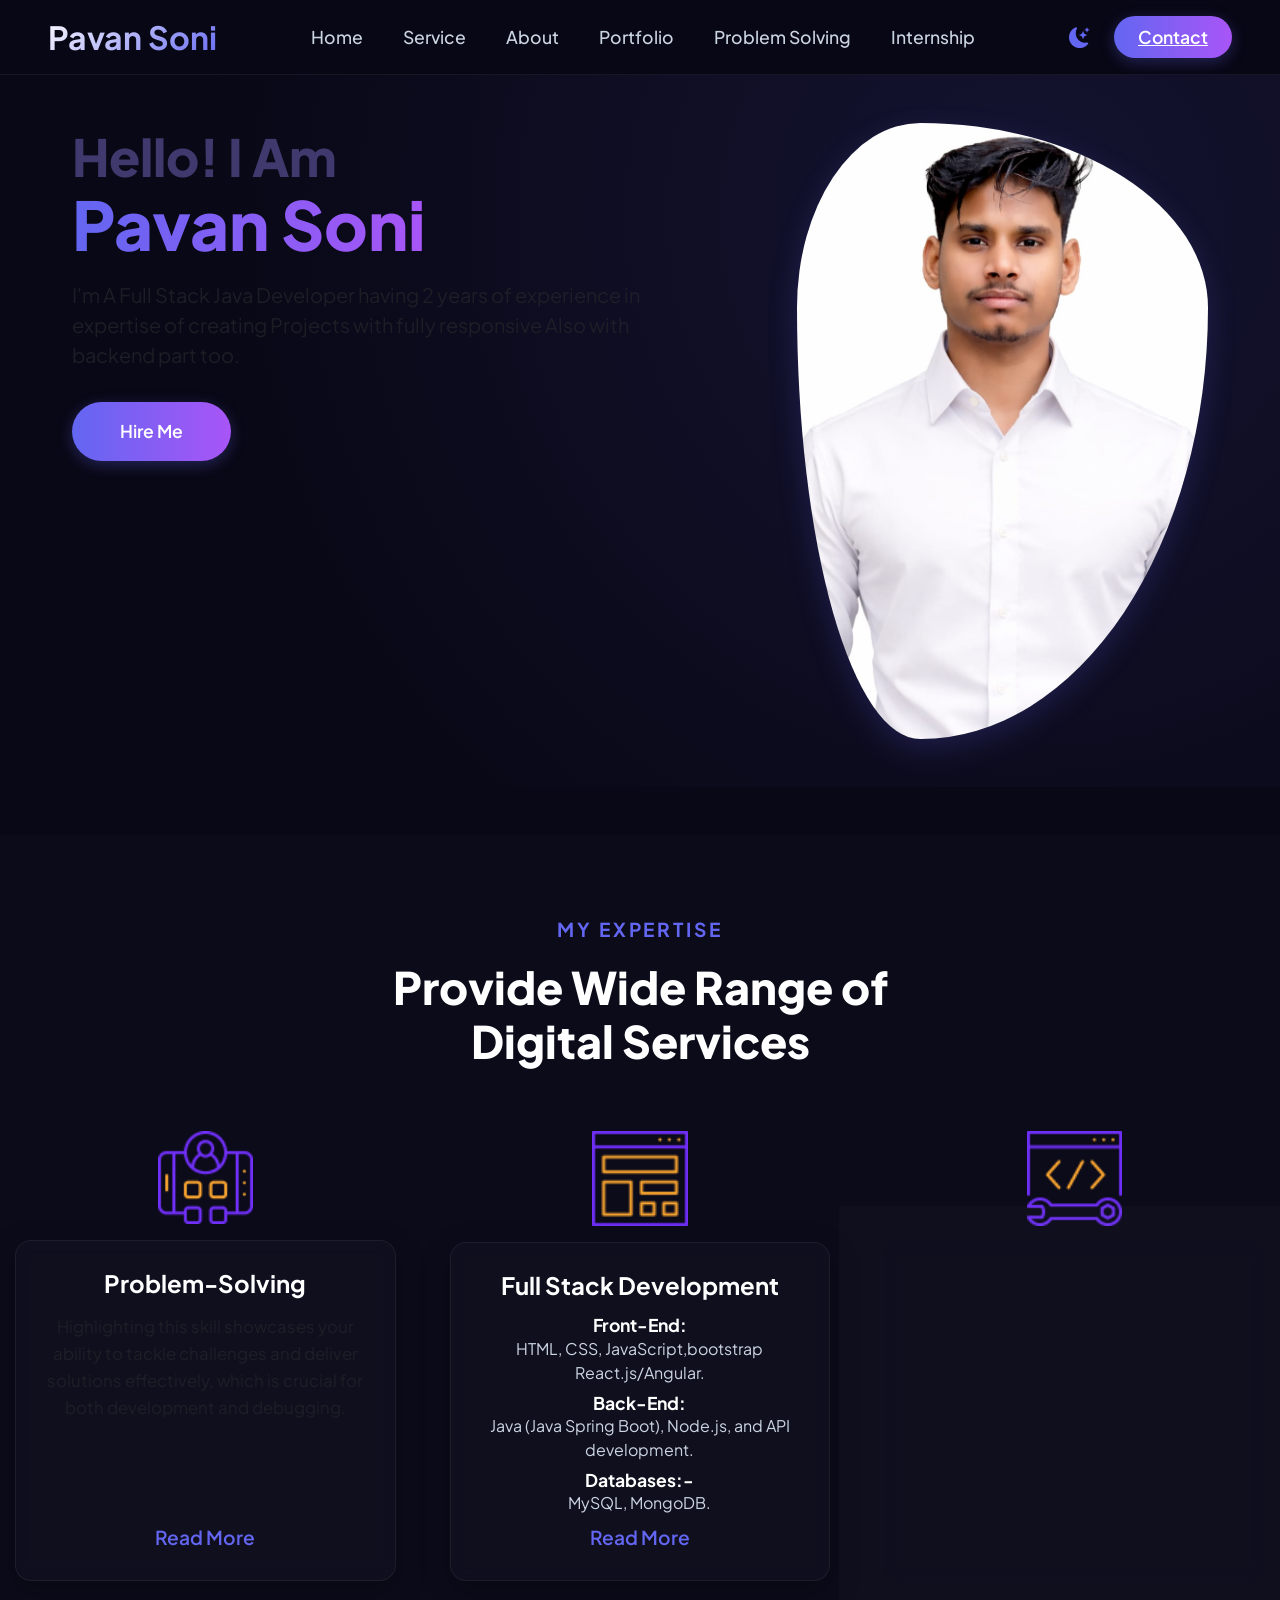
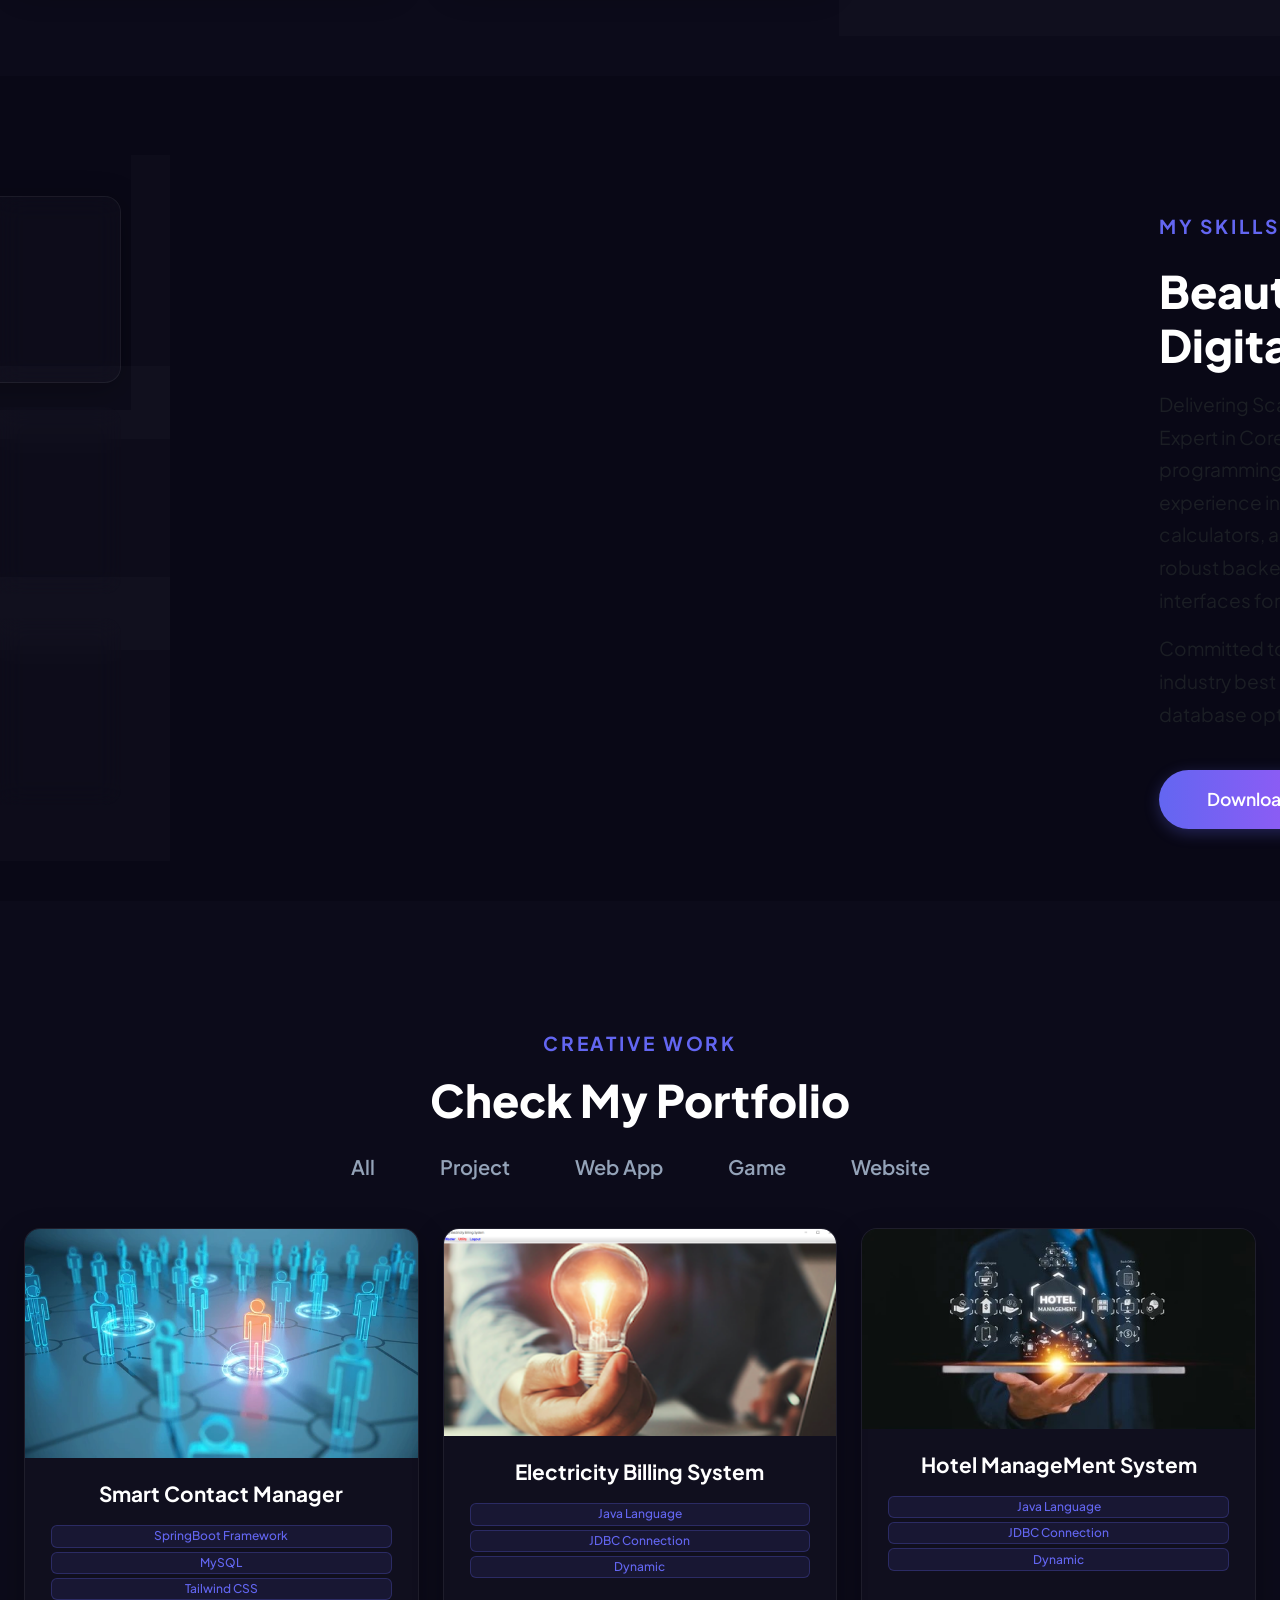
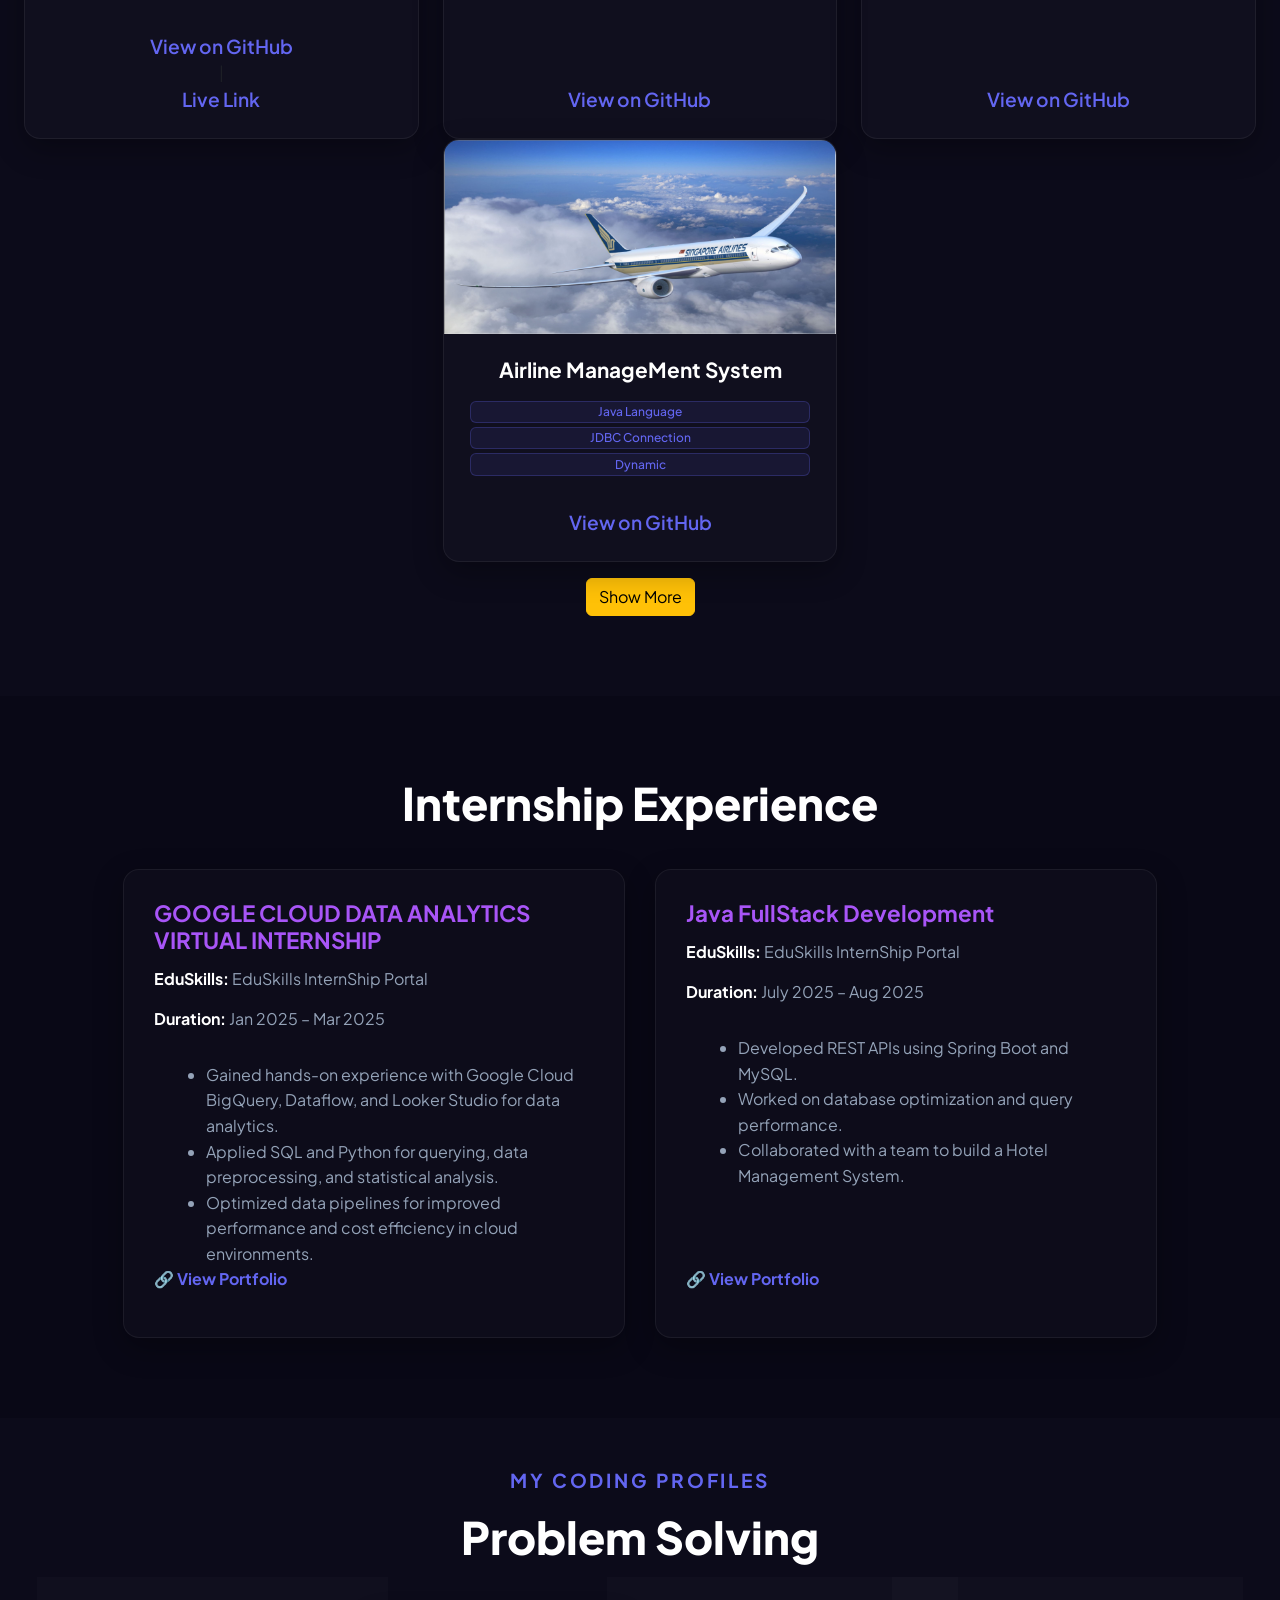
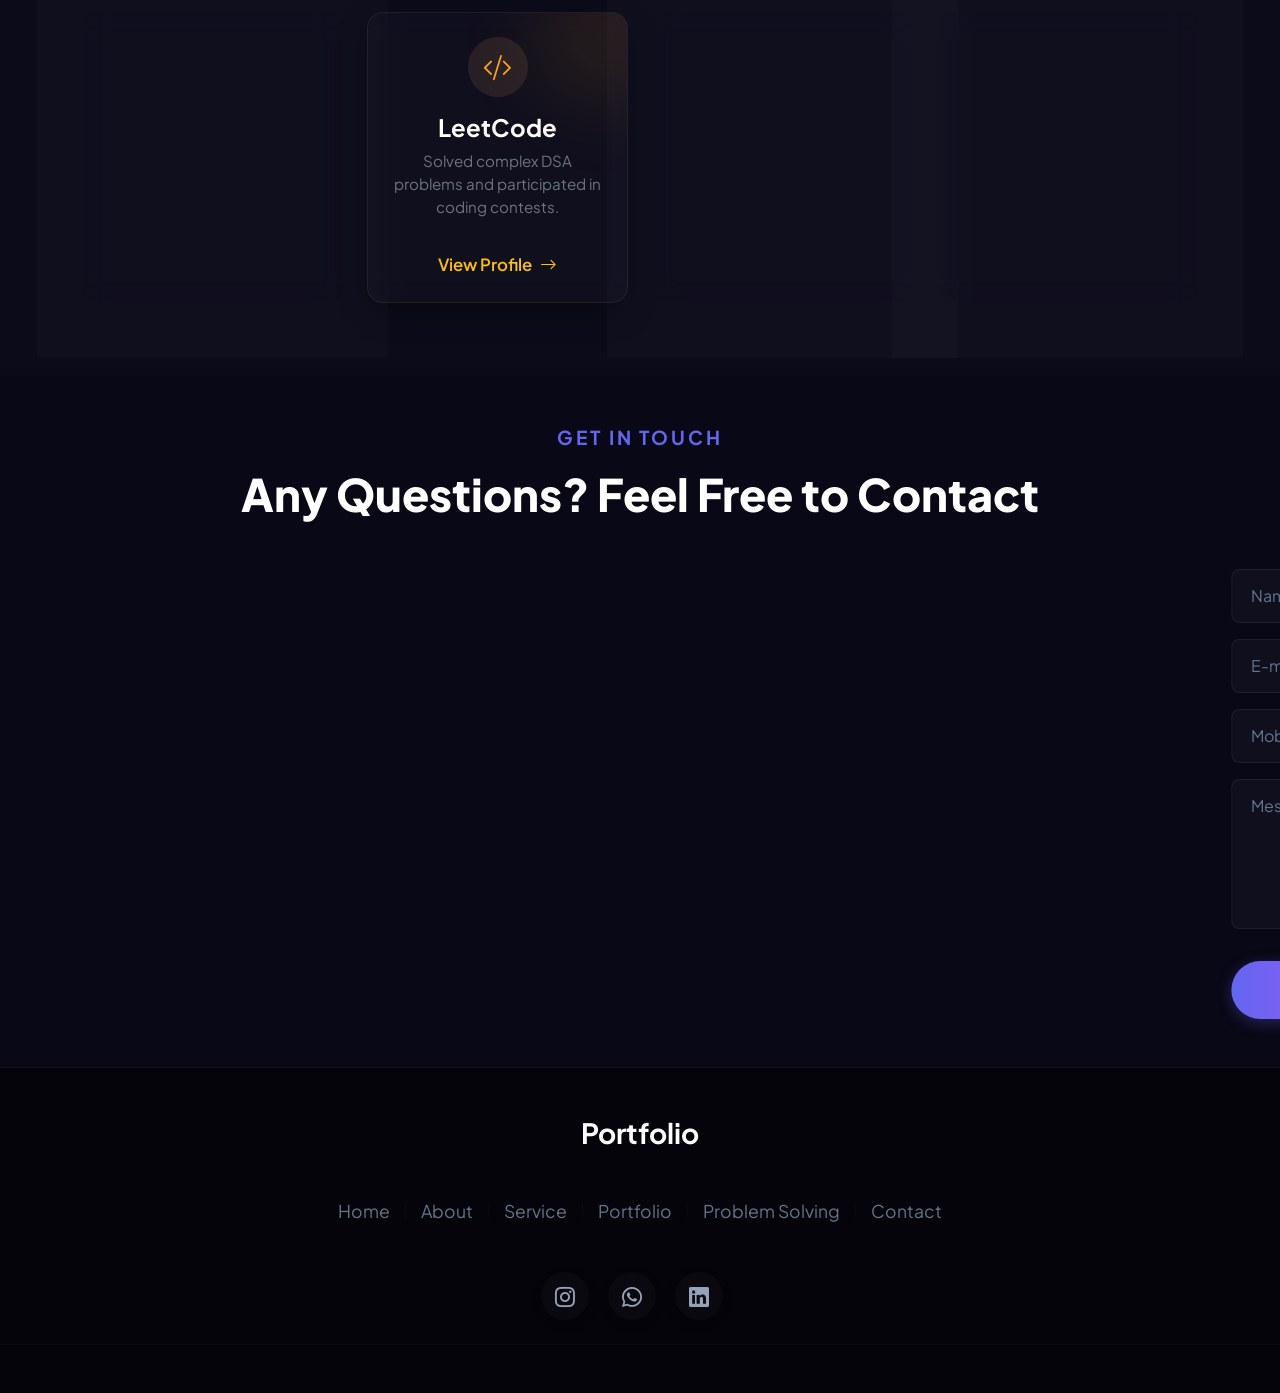
==== commit 15b35d30: "feat: add live link for Smart Contact Manager project card" ====
--- a/index.html
+++ b/index.html
@@ -326,8 +326,9 @@
               <span class="badge bg-secondary badge-pill">SpringBoot Framework</span>
               <span class="badge bg-secondary badge-pill">MySQL</span>
               <span class="badge bg-secondary badge-pill mb-2">Tailwind CSS</span><br />
-              <a href="https://github.com/pavan958015/Smart_Contact_Project" class="link" target="_blank">View on
-                GitHub</a>
+              <a href="https://github.com/pavan958015/Smart_Contact_Project" class="link" target="_blank">View on GitHub</a>
+              <span class="mx-2 text-muted">|</span>
+              <a href="http://scm-pavan-210129.ap-south-1.elasticbeanstalk.com/" class="link" target="_blank">Live Link</a>
             </div>
           </div>
         </div>
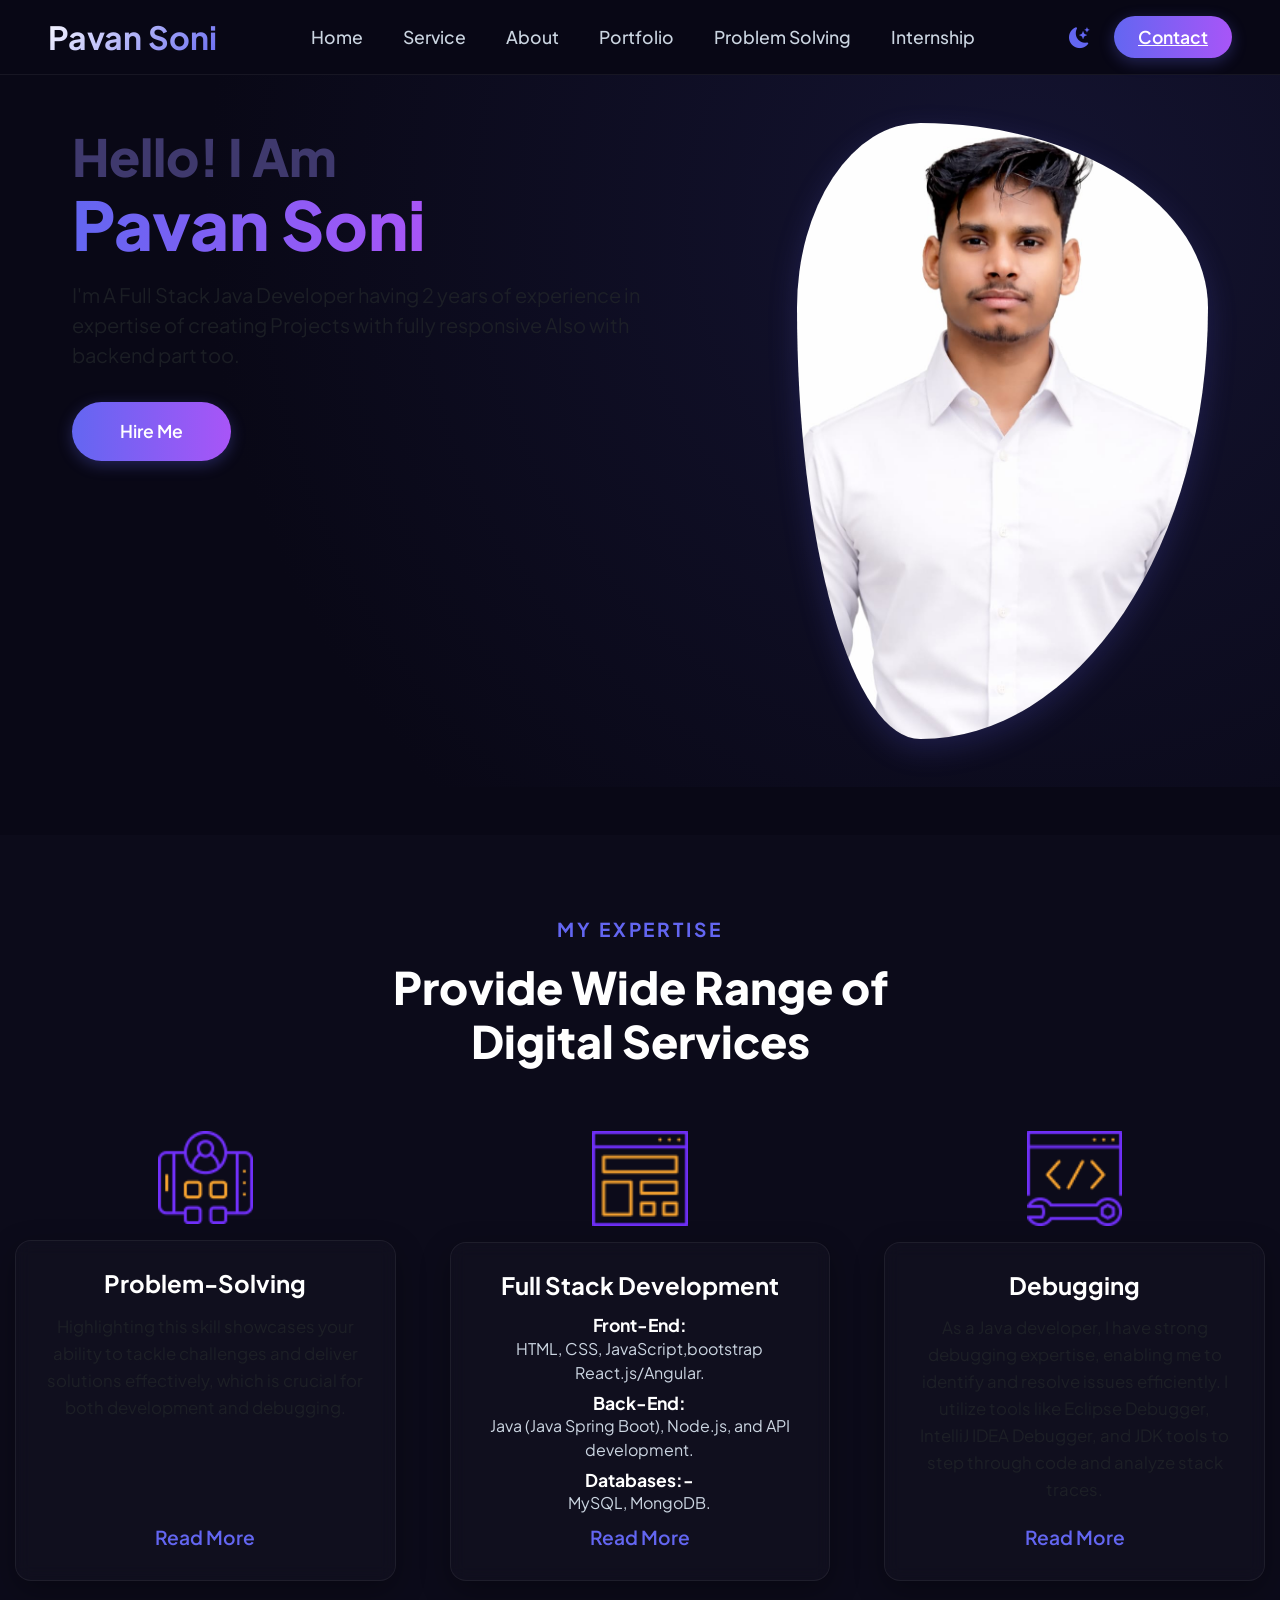
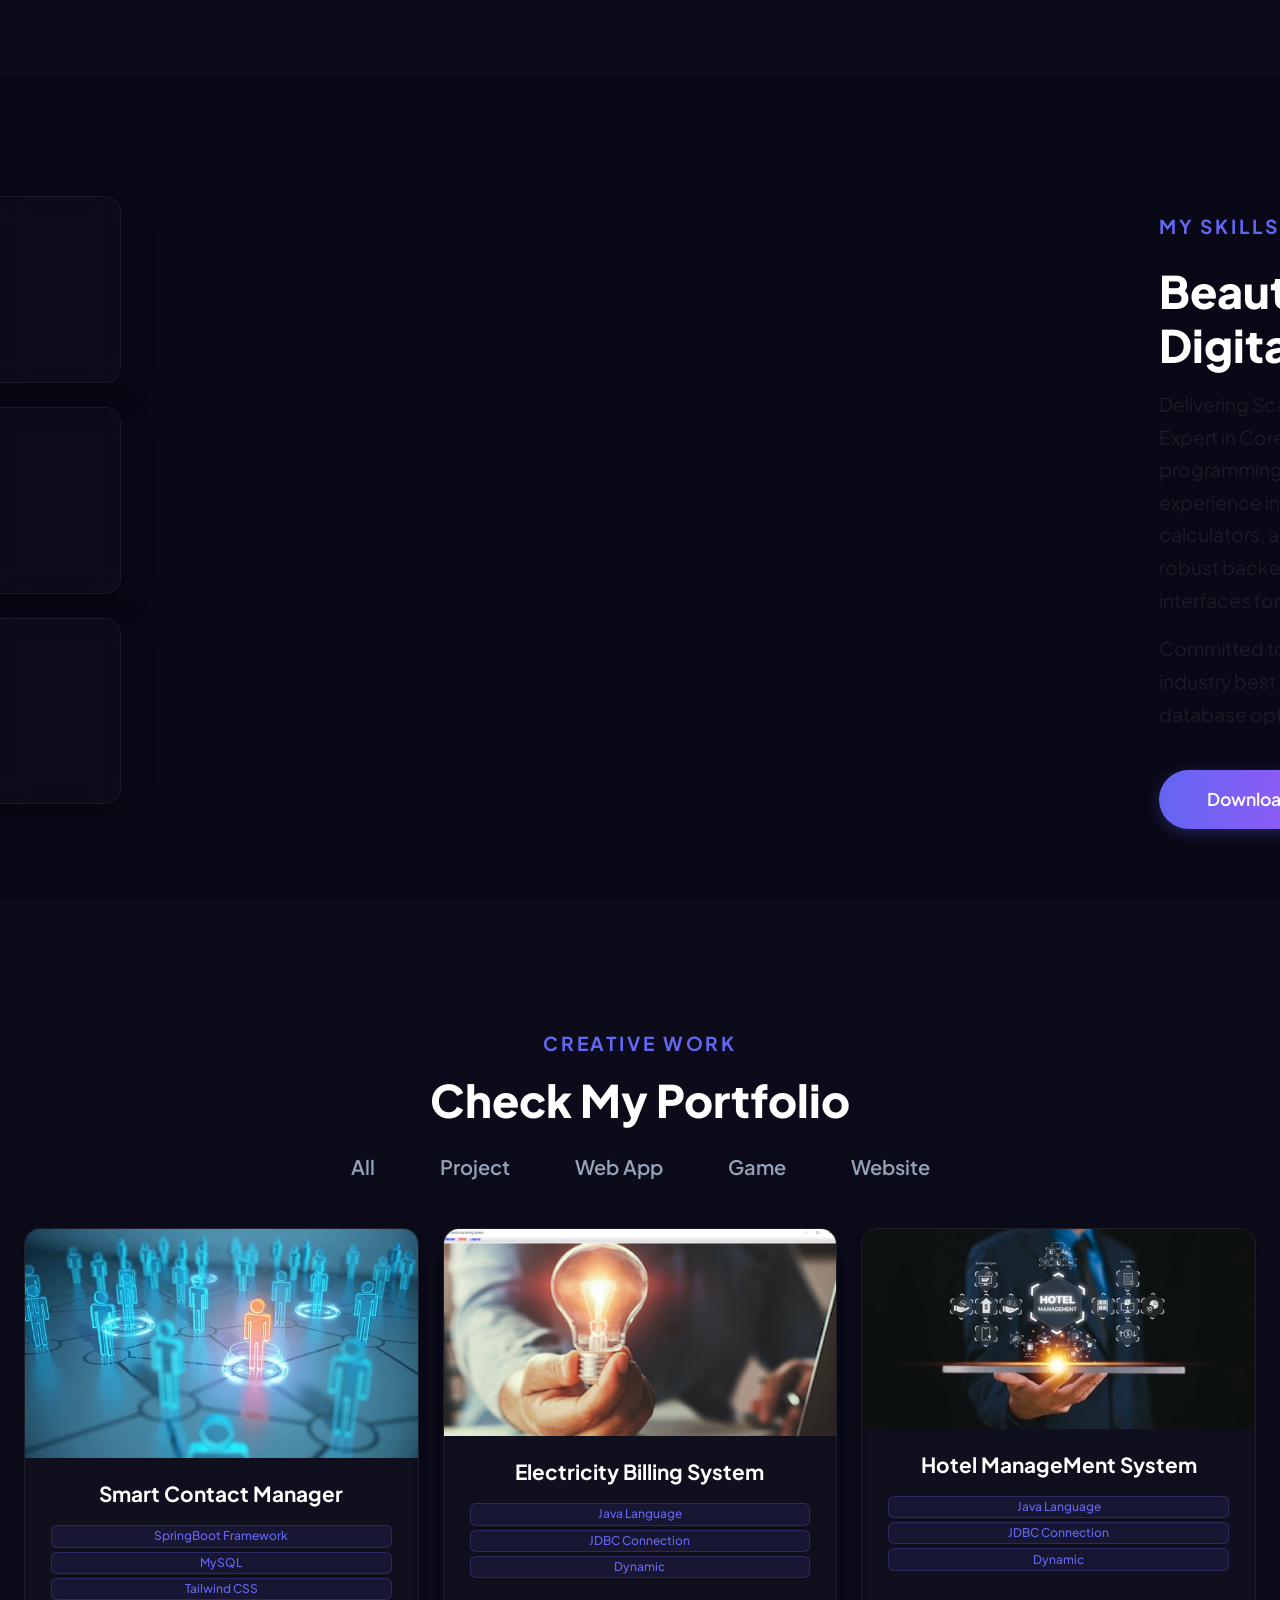
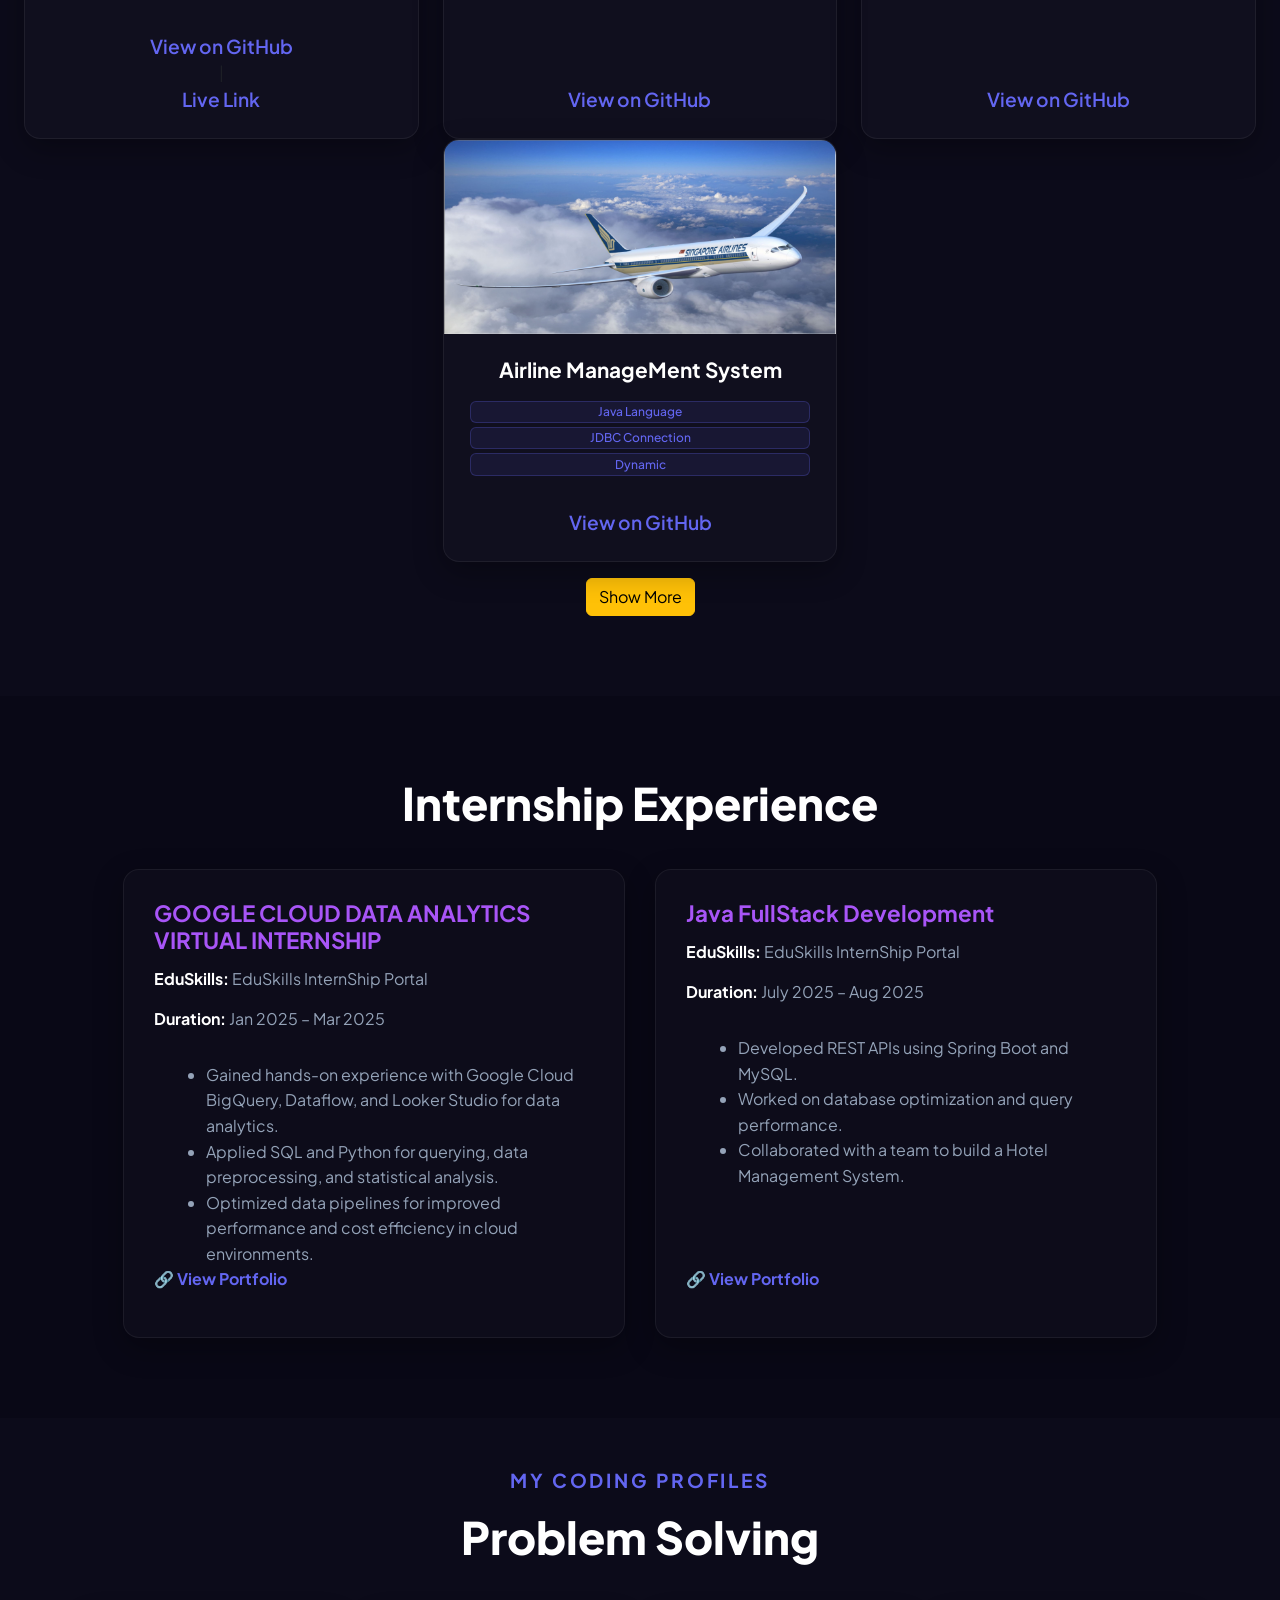
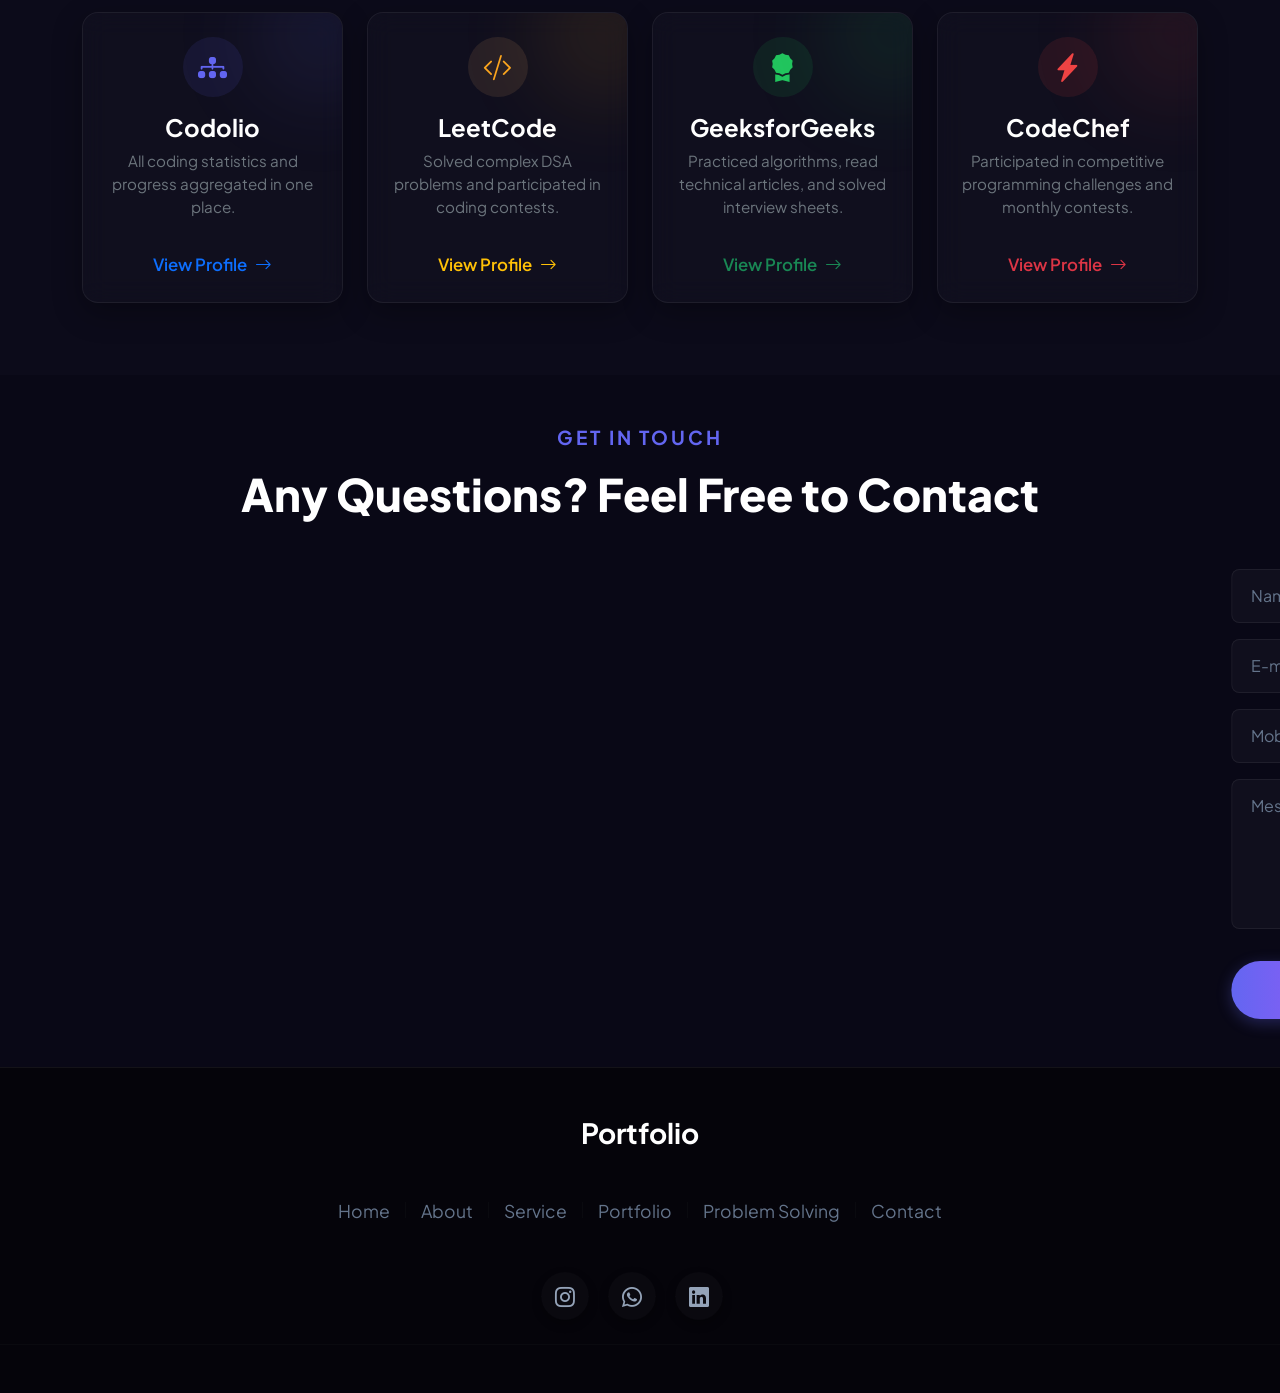
==== commit c9748747: "feat: update resume document and format layout" ====
--- a/index.html
+++ b/index.html
@@ -17,7 +17,8 @@
   <!-- google font link -->
   <link rel="preconnect" href="https://fonts.googleapis.com" />
   <link rel="preconnect" href="https://fonts.gstatic.com" crossorigin />
-  <link href="https://fonts.googleapis.com/css2?family=Plus+Jakarta+Sans:wght@300;400;500;600;700;800&family=Inter:wght@300;400;500;600;700;800&display=swap"
+  <link
+    href="https://fonts.googleapis.com/css2?family=Plus+Jakarta+Sans:wght@300;400;500;600;700;800&family=Inter:wght@300;400;500;600;700;800&display=swap"
     rel="stylesheet" />
 
   <!-- bootstrap icon cdn link  -->
@@ -55,7 +56,7 @@
             <a class="nav-link" href="#portfolio">Portfolio</a>
           </li>
           <li class="nav-item">
-              <a class="nav-link" href="#problem-solving">Problem Solving</a>
+            <a class="nav-link" href="#problem-solving">Problem Solving</a>
           </li>
           <li>
             <a href="#internship" class="nav-link">Internship</a>
@@ -64,7 +65,8 @@
       </div>
       <!-- Theme toggle and contact button -->
       <div class="d-flex align-items-center">
-        <button id="theme-toggle" class="btn theme-btn py-2 px-2 ms-2 me-2" style="border: none; background: transparent; font-size: 1.3rem;">
+        <button id="theme-toggle" class="btn theme-btn py-2 px-2 ms-2 me-2"
+          style="border: none; background: transparent; font-size: 1.3rem;">
           <i class="bi bi-moon-stars-fill" id="theme-icon" style="color: var(--icon-color);"></i>
         </button>
         <a class="c-btn ms-2 py-2 px-4 rounded-pill d-none d-md-block"
@@ -216,14 +218,15 @@
       <div class="row justify-content-evenly align-items-center">
         <!-- Left Side: Skill Cards (No Percentages) -->
         <div class="col-10 col-md-5" data-aos="slide-right">
-          
+
           <div class="skill-card-new glass-card mb-4">
             <div class="d-flex align-items-center justify-content-between mb-3">
               <div class="d-flex align-items-center gap-3">
                 <i class="bi bi-cup-hot-fill text-warning" style="font-size: 2rem;"></i>
                 <div>
                   <h4 class="fw-bold text-white mb-0" style="font-size: 1.25rem;">Java</h4>
-                  <span class="text-warning fw-semibold text-uppercase" style="font-size: 0.8rem; letter-spacing: 0.05em;">Expert Level</span>
+                  <span class="text-warning fw-semibold text-uppercase"
+                    style="font-size: 0.8rem; letter-spacing: 0.05em;">Expert Level</span>
                 </div>
               </div>
             </div>
@@ -242,7 +245,8 @@
                 <i class="bi bi-server text-info" style="font-size: 2rem;"></i>
                 <div>
                   <h4 class="fw-bold text-white mb-0" style="font-size: 1.25rem;">Backend in Java</h4>
-                  <span class="text-info fw-semibold text-uppercase" style="font-size: 0.8rem; letter-spacing: 0.05em;">Advanced Level</span>
+                  <span class="text-info fw-semibold text-uppercase"
+                    style="font-size: 0.8rem; letter-spacing: 0.05em;">Advanced Level</span>
                 </div>
               </div>
             </div>
@@ -260,7 +264,8 @@
                 <i class="bi bi-cpu-fill text-success" style="font-size: 2rem;"></i>
                 <div>
                   <h4 class="fw-bold text-white mb-0" style="font-size: 1.25rem;">SpringBoot</h4>
-                  <span class="text-success fw-semibold text-uppercase" style="font-size: 0.8rem; letter-spacing: 0.05em;">Advanced Level</span>
+                  <span class="text-success fw-semibold text-uppercase"
+                    style="font-size: 0.8rem; letter-spacing: 0.05em;">Advanced Level</span>
                 </div>
               </div>
             </div>
@@ -288,9 +293,12 @@
               Skilled in building robust backend systems and dynamic user interfaces for innovative digital experiences.
             </p>
             <p class="text-muted leading-relaxed">
-              Committed to continuous learning and applying industry best practices in software design and database optimization.
+              Committed to continuous learning and applying industry best practices in software design and database
+              optimization.
             </p>
-            <a href="PDFs/Pavan Resume Kr.pdf" download="SampleCV" class="c-btn h-btn mt-4 py-3 px-5 rounded-pill d-inline-block" style="text-decoration: none; color: #fff;">
+            <a href="PDFs/Java_Full_Stack_Developer.pdf" download="SampleCV"
+              class="c-btn h-btn mt-4 py-3 px-5 rounded-pill d-inline-block"
+              style="text-decoration: none; color: #fff;">
               Download CV
             </a>
           </div>
@@ -326,9 +334,11 @@
               <span class="badge bg-secondary badge-pill">SpringBoot Framework</span>
               <span class="badge bg-secondary badge-pill">MySQL</span>
               <span class="badge bg-secondary badge-pill mb-2">Tailwind CSS</span><br />
-              <a href="https://github.com/pavan958015/Smart_Contact_Project" class="link" target="_blank">View on GitHub</a>
+              <a href="https://github.com/pavan958015/Smart_Contact_Project" class="link" target="_blank">View on
+                GitHub</a>
               <span class="mx-2 text-muted">|</span>
-              <a href="http://scm-pavan-210129.ap-south-1.elasticbeanstalk.com/" class="link" target="_blank">Live Link</a>
+              <a href="http://scm-pavan-210129.ap-south-1.elasticbeanstalk.com/" class="link" target="_blank">Live
+                Link</a>
             </div>
           </div>
         </div>
@@ -464,95 +474,110 @@
   <!-- Problem section starts -->
 
   <!-- Problem Solving Section Start -->
-<section id="problem-solving" class="py-5">
-  <div class="container">
-    <div class="heading text-center">
-      <small>My Coding Profiles</small>
-      <h3>Problem Solving</h3>
-    </div>
-
-    <div class="row justify-content-center mt-5">
-
-      <!-- Codolio -->
-      <div class="col-lg-3 col-md-6 col-12 mb-4">
-        <div class="profile-card glass-card text-center p-4 h-100 position-relative overflow-hidden d-flex flex-column justify-content-between">
-          <div class="profile-card-glow profile-glow-codolio"></div>
-          <div>
-            <div class="profile-icon-wrapper mb-3 d-inline-flex align-items-center justify-content-center" style="background: rgba(99, 102, 241, 0.1); width: 60px; height: 60px; border-radius: 50%;">
-              <i class="bi bi-diagram-3-fill text-indigo" style="font-size: 1.8rem; color: #6366f1;"></i>
-            </div>
-            <h4 class="fw-bold text-white mb-2">Codolio</h4>
-            <p class="text-secondary mb-4" style="font-size: 0.95rem;">All coding statistics and progress aggregated in one place.</p>
-          </div>
-          <div>
-            <a href="https://codolio.com/profile/Pavan9580" target="_blank" class="profile-card-link fw-semibold">
-              View Profile <i class="bi bi-arrow-right ms-1"></i>
-            </a>
-          </div>
-        </div>
-      </div>
-
-      <!-- LeetCode -->
-      <div class="col-lg-3 col-md-6 col-12 mb-4">
-        <div class="profile-card glass-card text-center p-4 h-100 position-relative overflow-hidden d-flex flex-column justify-content-between">
-          <div class="profile-card-glow profile-glow-leetcode"></div>
-          <div>
-            <div class="profile-icon-wrapper mb-3 d-inline-flex align-items-center justify-content-center" style="background: rgba(253, 186, 116, 0.1); width: 60px; height: 60px; border-radius: 50%;">
-              <i class="bi bi-code-slash" style="font-size: 1.8rem; color: #fca61f;"></i>
-            </div>
-            <h4 class="fw-bold text-white mb-2">LeetCode</h4>
-            <p class="text-secondary mb-4" style="font-size: 0.95rem;">Solved complex DSA problems and participated in coding contests.</p>
-          </div>
-          <div>
-            <a href="https://leetcode.com/u/pavan9580/" target="_blank" class="profile-card-link fw-semibold text-warning">
-              View Profile <i class="bi bi-arrow-right ms-1"></i>
-            </a>
-          </div>
-        </div>
-      </div>
-
-      <!-- GeeksforGeeks -->
-      <div class="col-lg-3 col-md-6 col-12 mb-4">
-        <div class="profile-card glass-card text-center p-4 h-100 position-relative overflow-hidden d-flex flex-column justify-content-between">
-          <div class="profile-card-glow profile-glow-gfg"></div>
-          <div>
-            <div class="profile-icon-wrapper mb-3 d-inline-flex align-items-center justify-content-center" style="background: rgba(34, 197, 94, 0.1); width: 60px; height: 60px; border-radius: 50%;">
-              <i class="bi bi-award-fill" style="font-size: 1.8rem; color: #22c55e;"></i>
-            </div>
-            <h4 class="fw-bold text-white mb-2">GeeksforGeeks</h4>
-            <p class="text-secondary mb-4" style="font-size: 0.95rem;">Practiced algorithms, read technical articles, and solved interview sheets.</p>
-          </div>
-          <div>
-            <a href="https://www.geeksforgeeks.org/user/pavansoni210129" target="_blank" class="profile-card-link fw-semibold text-success">
-              View Profile <i class="bi bi-arrow-right ms-1"></i>
-            </a>
-          </div>
-        </div>
-      </div>
-
-      <!-- CodeChef -->
-      <div class="col-lg-3 col-md-6 col-12 mb-4">
-        <div class="profile-card glass-card text-center p-4 h-100 position-relative overflow-hidden d-flex flex-column justify-content-between">
-          <div class="profile-card-glow profile-glow-codechef"></div>
-          <div>
-            <div class="profile-icon-wrapper mb-3 d-inline-flex align-items-center justify-content-center" style="background: rgba(239, 68, 68, 0.1); width: 60px; height: 60px; border-radius: 50%;">
-              <i class="bi bi-lightning-charge-fill" style="font-size: 1.8rem; color: #ef4444;"></i>
-            </div>
-            <h4 class="fw-bold text-white mb-2">CodeChef</h4>
-            <p class="text-secondary mb-4" style="font-size: 0.95rem;">Participated in competitive programming challenges and monthly contests.</p>
-          </div>
-          <div>
-            <a href="https://www.codechef.com/users/pavan9580" target="_blank" class="profile-card-link fw-semibold text-danger">
-              View Profile <i class="bi bi-arrow-right ms-1"></i>
-            </a>
-          </div>
-        </div>
-      </div>
-
-    </div>
-  </div>
-</section>
-<!-- Problem Solving Section End -->
+  <section id="problem-solving" class="py-5">
+    <div class="container">
+      <div class="heading text-center">
+        <small>My Coding Profiles</small>
+        <h3>Problem Solving</h3>
+      </div>
+
+      <div class="row justify-content-center mt-5">
+
+        <!-- Codolio -->
+        <div class="col-lg-3 col-md-6 col-12 mb-4">
+          <div
+            class="profile-card glass-card text-center p-4 h-100 position-relative overflow-hidden d-flex flex-column justify-content-between">
+            <div class="profile-card-glow profile-glow-codolio"></div>
+            <div>
+              <div class="profile-icon-wrapper mb-3 d-inline-flex align-items-center justify-content-center"
+                style="background: rgba(99, 102, 241, 0.1); width: 60px; height: 60px; border-radius: 50%;">
+                <i class="bi bi-diagram-3-fill text-indigo" style="font-size: 1.8rem; color: #6366f1;"></i>
+              </div>
+              <h4 class="fw-bold text-white mb-2">Codolio</h4>
+              <p class="text-secondary mb-4" style="font-size: 0.95rem;">All coding statistics and progress aggregated
+                in one place.</p>
+            </div>
+            <div>
+              <a href="https://codolio.com/profile/Pavan9580" target="_blank" class="profile-card-link fw-semibold">
+                View Profile <i class="bi bi-arrow-right ms-1"></i>
+              </a>
+            </div>
+          </div>
+        </div>
+
+        <!-- LeetCode -->
+        <div class="col-lg-3 col-md-6 col-12 mb-4">
+          <div
+            class="profile-card glass-card text-center p-4 h-100 position-relative overflow-hidden d-flex flex-column justify-content-between">
+            <div class="profile-card-glow profile-glow-leetcode"></div>
+            <div>
+              <div class="profile-icon-wrapper mb-3 d-inline-flex align-items-center justify-content-center"
+                style="background: rgba(253, 186, 116, 0.1); width: 60px; height: 60px; border-radius: 50%;">
+                <i class="bi bi-code-slash" style="font-size: 1.8rem; color: #fca61f;"></i>
+              </div>
+              <h4 class="fw-bold text-white mb-2">LeetCode</h4>
+              <p class="text-secondary mb-4" style="font-size: 0.95rem;">Solved complex DSA problems and participated in
+                coding contests.</p>
+            </div>
+            <div>
+              <a href="https://leetcode.com/u/pavan9580/" target="_blank"
+                class="profile-card-link fw-semibold text-warning">
+                View Profile <i class="bi bi-arrow-right ms-1"></i>
+              </a>
+            </div>
+          </div>
+        </div>
+
+        <!-- GeeksforGeeks -->
+        <div class="col-lg-3 col-md-6 col-12 mb-4">
+          <div
+            class="profile-card glass-card text-center p-4 h-100 position-relative overflow-hidden d-flex flex-column justify-content-between">
+            <div class="profile-card-glow profile-glow-gfg"></div>
+            <div>
+              <div class="profile-icon-wrapper mb-3 d-inline-flex align-items-center justify-content-center"
+                style="background: rgba(34, 197, 94, 0.1); width: 60px; height: 60px; border-radius: 50%;">
+                <i class="bi bi-award-fill" style="font-size: 1.8rem; color: #22c55e;"></i>
+              </div>
+              <h4 class="fw-bold text-white mb-2">GeeksforGeeks</h4>
+              <p class="text-secondary mb-4" style="font-size: 0.95rem;">Practiced algorithms, read technical articles,
+                and solved interview sheets.</p>
+            </div>
+            <div>
+              <a href="https://www.geeksforgeeks.org/user/pavansoni210129" target="_blank"
+                class="profile-card-link fw-semibold text-success">
+                View Profile <i class="bi bi-arrow-right ms-1"></i>
+              </a>
+            </div>
+          </div>
+        </div>
+
+        <!-- CodeChef -->
+        <div class="col-lg-3 col-md-6 col-12 mb-4">
+          <div
+            class="profile-card glass-card text-center p-4 h-100 position-relative overflow-hidden d-flex flex-column justify-content-between">
+            <div class="profile-card-glow profile-glow-codechef"></div>
+            <div>
+              <div class="profile-icon-wrapper mb-3 d-inline-flex align-items-center justify-content-center"
+                style="background: rgba(239, 68, 68, 0.1); width: 60px; height: 60px; border-radius: 50%;">
+                <i class="bi bi-lightning-charge-fill" style="font-size: 1.8rem; color: #ef4444;"></i>
+              </div>
+              <h4 class="fw-bold text-white mb-2">CodeChef</h4>
+              <p class="text-secondary mb-4" style="font-size: 0.95rem;">Participated in competitive programming
+                challenges and monthly contests.</p>
+            </div>
+            <div>
+              <a href="https://www.codechef.com/users/pavan9580" target="_blank"
+                class="profile-card-link fw-semibold text-danger">
+                View Profile <i class="bi bi-arrow-right ms-1"></i>
+              </a>
+            </div>
+          </div>
+        </div>
+
+      </div>
+    </div>
+  </section>
+  <!-- Problem Solving Section End -->
 
   <!-- Problem section starts -->
 
@@ -671,4 +696,4 @@
 
 </body>
 
-</html>
+</html>
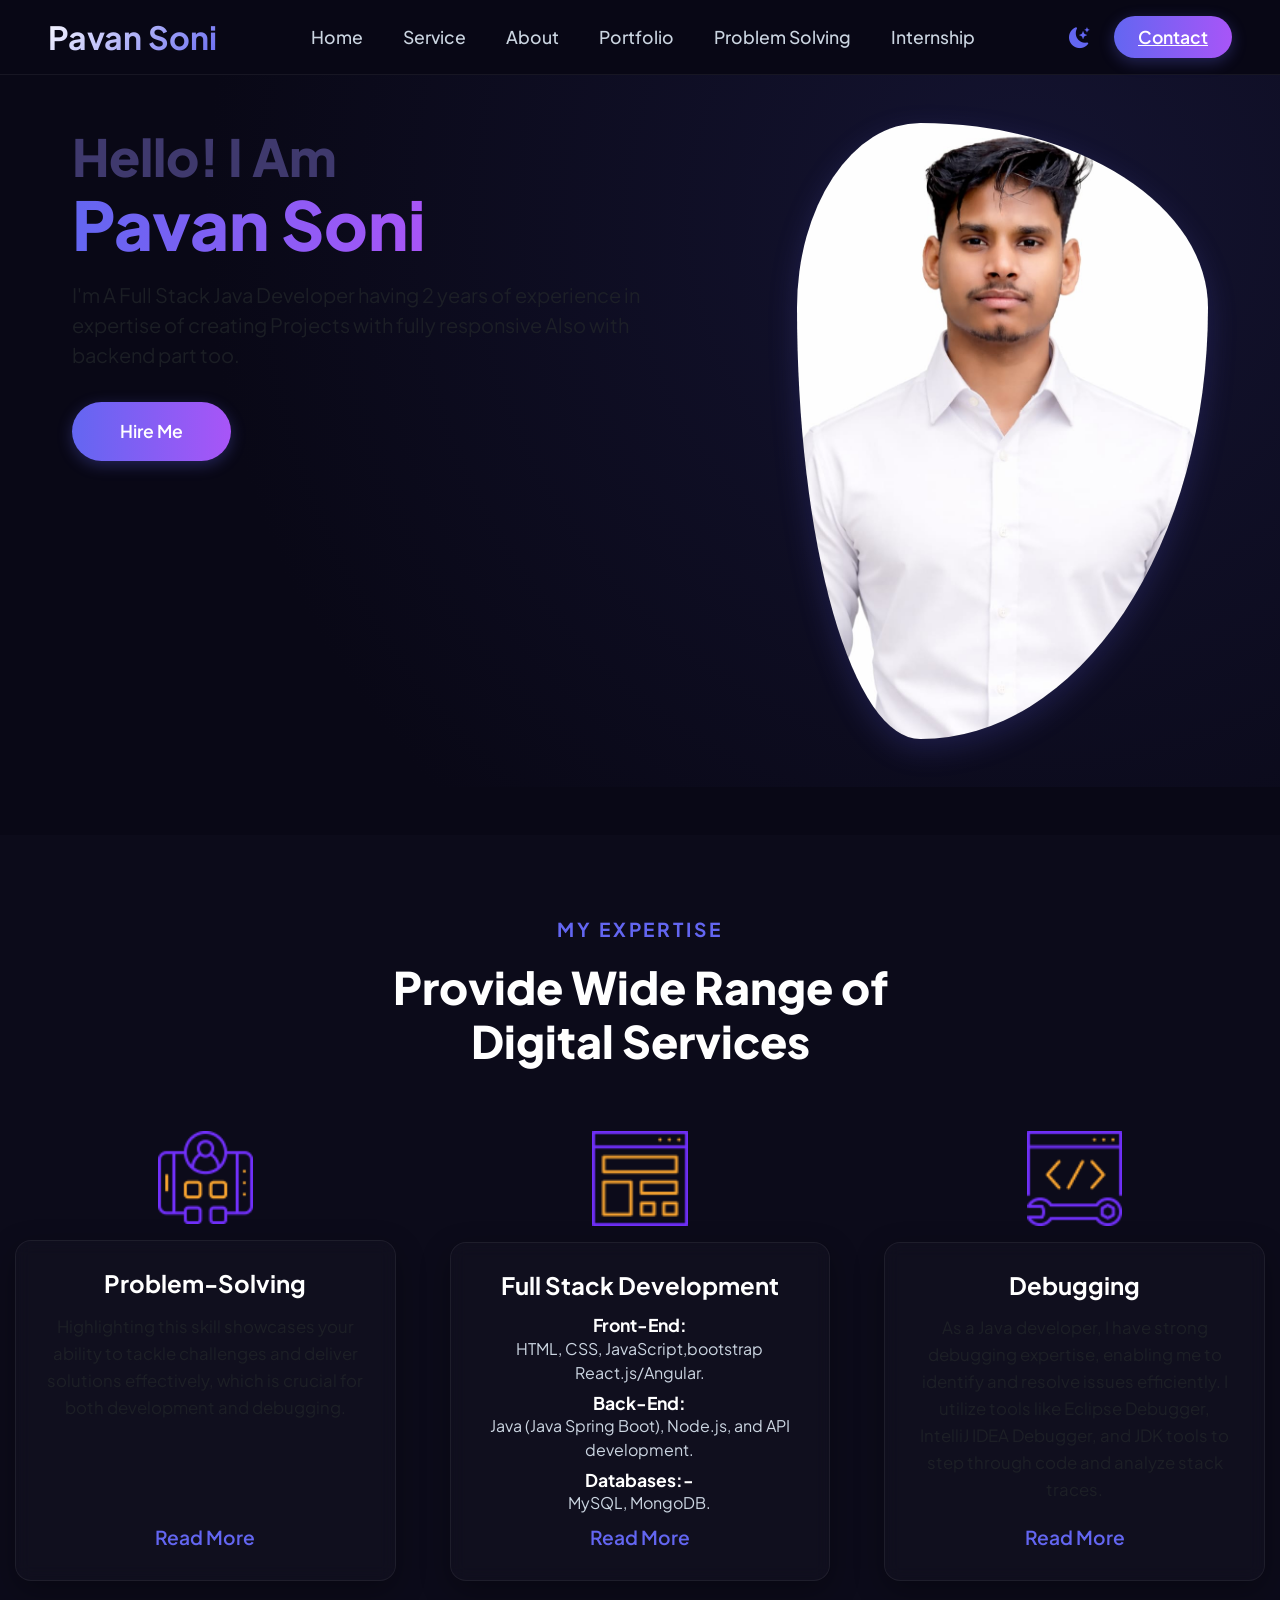
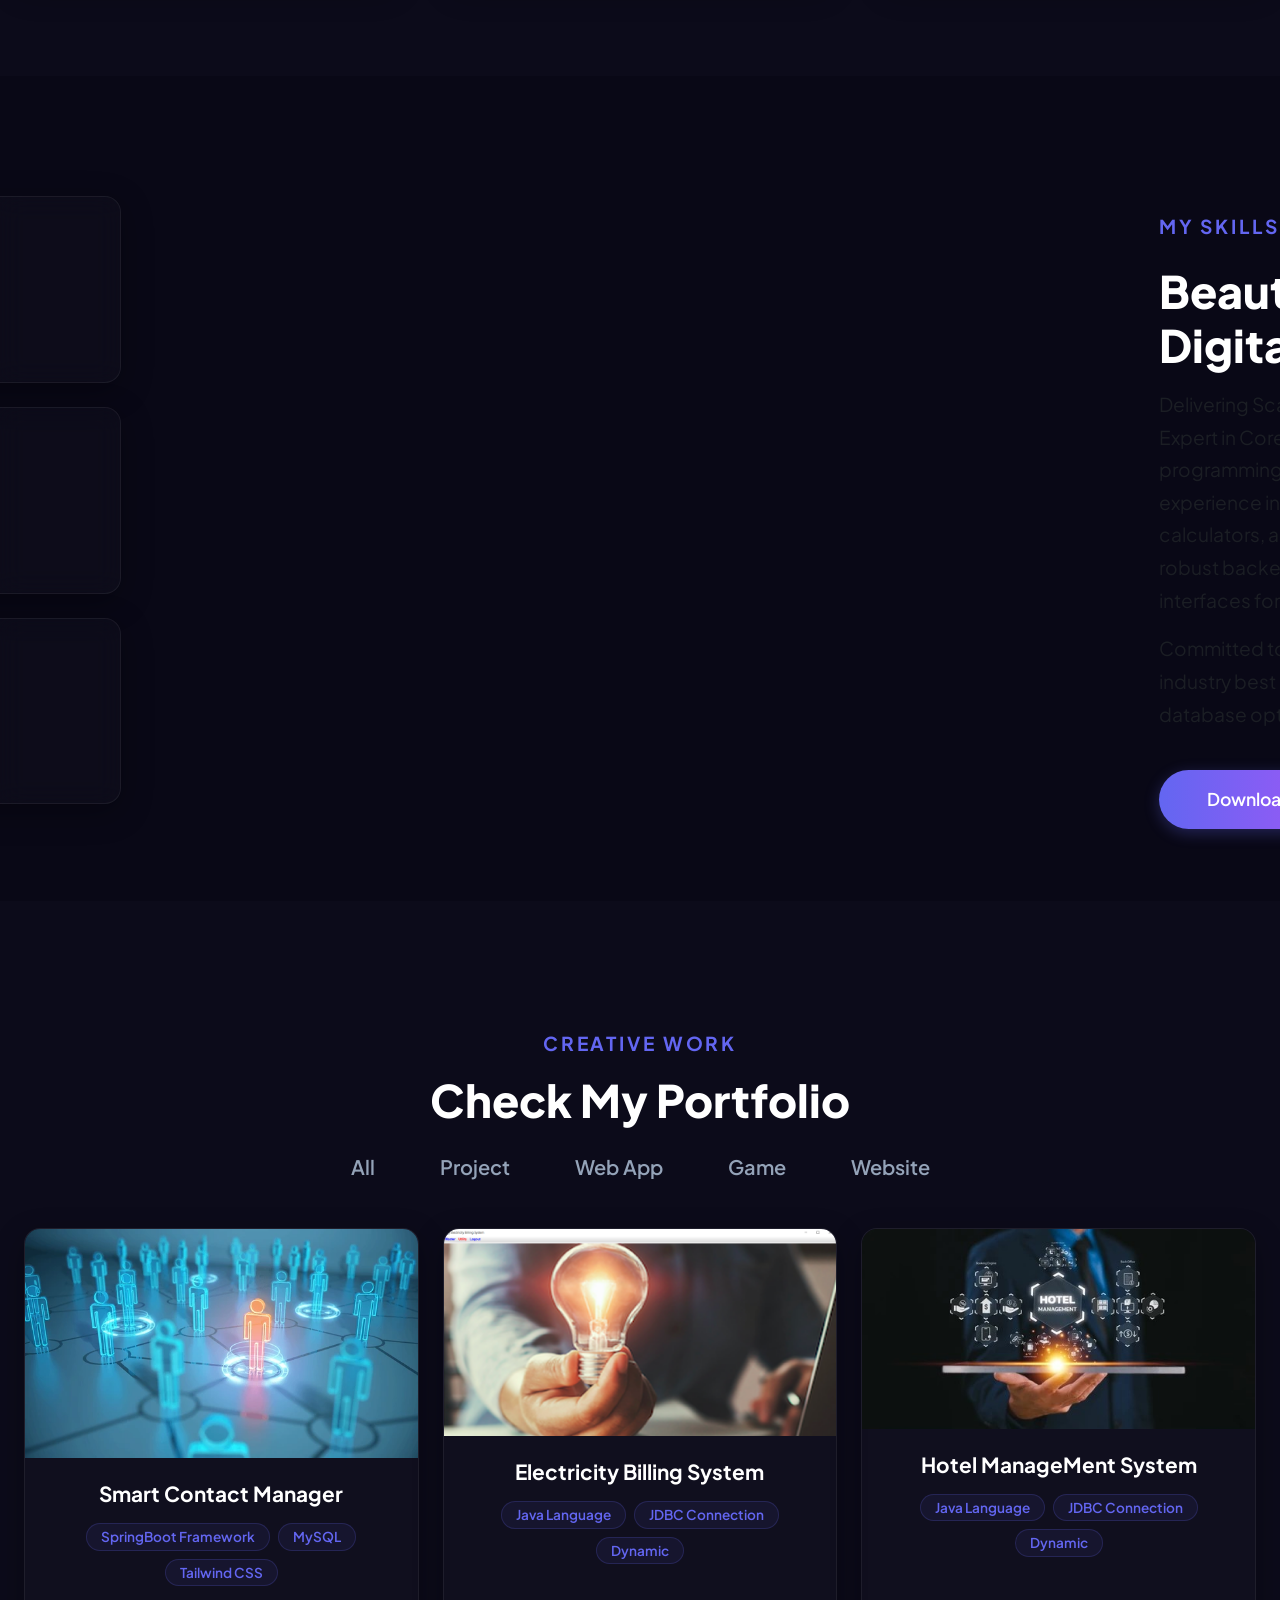
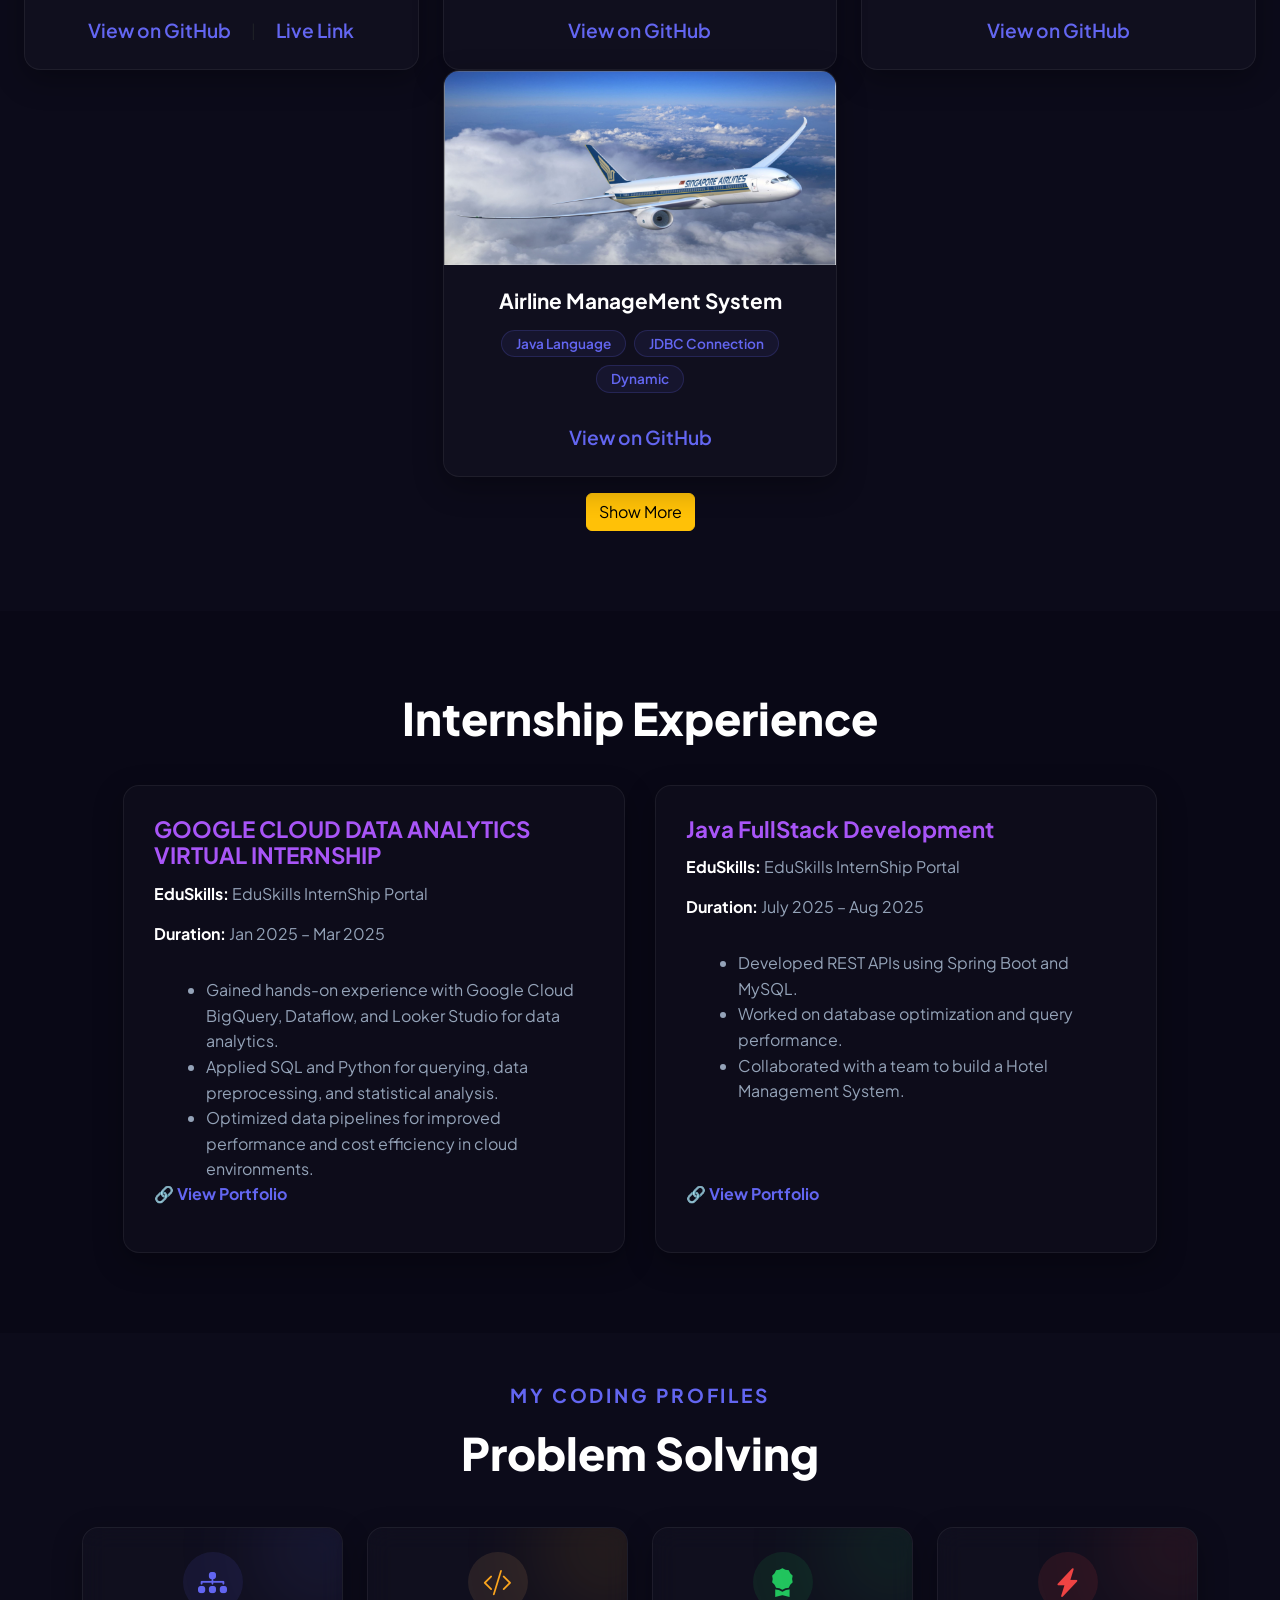
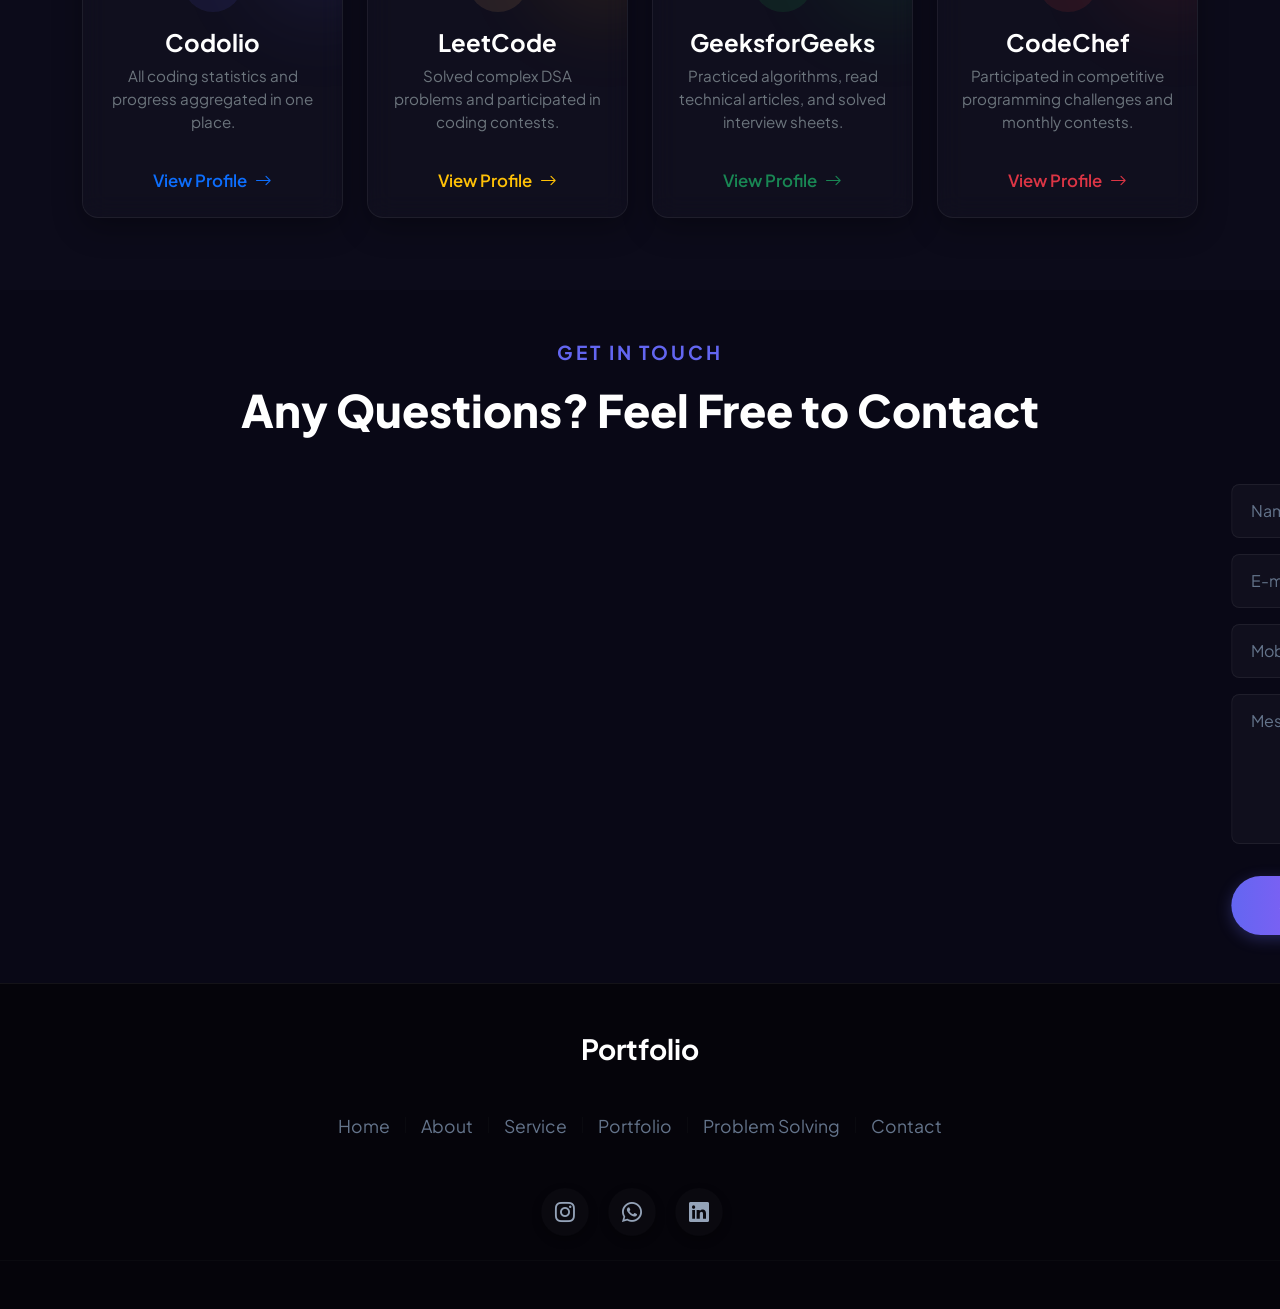
==== commit 610dfa18: "style: fix project card tags stretch and align links layout" ====
--- a/index.html
+++ b/index.html
@@ -331,14 +331,16 @@
             <img src="images/Smart Contact Manager.webp" class="card-img-top" alt="..." />
             <div class="card-body text-center">
               <h4 class="card-title">Smart Contact Manager</h4>
-              <span class="badge bg-secondary badge-pill">SpringBoot Framework</span>
-              <span class="badge bg-secondary badge-pill">MySQL</span>
-              <span class="badge bg-secondary badge-pill mb-2">Tailwind CSS</span><br />
-              <a href="https://github.com/pavan958015/Smart_Contact_Project" class="link" target="_blank">View on
-                GitHub</a>
-              <span class="mx-2 text-muted">|</span>
-              <a href="http://scm-pavan-210129.ap-south-1.elasticbeanstalk.com/" class="link" target="_blank">Live
-                Link</a>
+              <div class="project-tags">
+                <span class="badge">SpringBoot Framework</span>
+                <span class="badge">MySQL</span>
+                <span class="badge">Tailwind CSS</span>
+              </div>
+              <div class="project-links">
+                <a href="https://github.com/pavan958015/Smart_Contact_Project" class="link" target="_blank">View on GitHub</a>
+                <span class="mx-2 text-muted">|</span>
+                <a href="http://scm-pavan-210129.ap-south-1.elasticbeanstalk.com/" class="link" target="_blank">Live Link</a>
+              </div>
             </div>
           </div>
         </div>
@@ -349,11 +351,15 @@
             <img src="images/EMS.png" class="card-img-top" alt="..." />
             <div class="card-body text-center">
               <h4 class="card-title">Electricity Billing System</h4>
-              <span class="badge bg-secondary badge-pill">Java Language</span>
-              <span class="badge bg-secondary badge-pill">JDBC Connection</span>
-              <span class="badge bg-secondary badge-pill mb-2">Dynamic</span><br />
-              <a href="https://github.com/pavan958015/Electricity-Bill-Project-Test-.git" class="link"
-                target="_blank">View on GitHub</a>
+              <div class="project-tags">
+                <span class="badge">Java Language</span>
+                <span class="badge">JDBC Connection</span>
+                <span class="badge">Dynamic</span>
+              </div>
+              <div class="project-links">
+                <a href="https://github.com/pavan958015/Electricity-Bill-Project-Test-.git" class="link"
+                  target="_blank">View on GitHub</a>
+              </div>
             </div>
           </div>
         </div>
@@ -363,11 +369,14 @@
             <img src="images/HMS.jpg" class="card-img-top" alt="..." />
             <div class="card-body text-center">
               <h4 class="card-title">Hotel ManageMent System</h4>
-              <span class="badge bg-secondary badge-pill">Java Language</span>
-              <span class="badge bg-secondary badge-pill">JDBC Connection</span>
-              <span class="badge bg-secondary badge-pill mb-2">Dynamic</span><br />
-              <a href="https://github.com/pavan958015/HotalManageMentSystem.git" class="link" target="_blank">View on
-                GitHub</a>
+              <div class="project-tags">
+                <span class="badge">Java Language</span>
+                <span class="badge">JDBC Connection</span>
+                <span class="badge">Dynamic</span>
+              </div>
+              <div class="project-links">
+                <a href="https://github.com/pavan958015/HotalManageMentSystem.git" class="link" target="_blank">View on GitHub</a>
+              </div>
             </div>
           </div>
         </div>
@@ -377,11 +386,14 @@
             <img src="images/AMS.png" class="card-img-top" alt="..." />
             <div class="card-body text-center">
               <h4 class="card-title">Airline ManageMent System</h4>
-              <span class="badge bg-secondary badge-pill">Java Language</span>
-              <span class="badge bg-secondary badge-pill">JDBC Connection</span>
-              <span class="badge bg-secondary badge-pill mb-2">Dynamic</span><br />
-              <a href="https://github.com/pavan958015/AIRLINE-MANAGEMENT-SYSTEM.git" class="link" target="_blank">View
-                on GitHub</a>
+              <div class="project-tags">
+                <span class="badge">Java Language</span>
+                <span class="badge">JDBC Connection</span>
+                <span class="badge">Dynamic</span>
+              </div>
+              <div class="project-links">
+                <a href="https://github.com/pavan958015/AIRLINE-MANAGEMENT-SYSTEM.git" class="link" target="_blank">View on GitHub</a>
+              </div>
             </div>
           </div>
         </div>
@@ -394,10 +406,14 @@
             <img src="images/TODOAPP.png" class="card-img-top" alt="..." />
             <div class="card-body text-center">
               <h4 class="card-title">TO DO APP</h4>
-              <span class="badge bg-secondary badge-pill">Java Language</span>
-              <span class="badge bg-secondary badge-pill">IDE NetBeans</span>
-              <span class="badge bg-secondary badge-pill mb-2">File Handling</span><br />
-              <a href="https://github.com/pavan958015/TO_DO_App.git" class="link" target="_blank">View on GitHub</a>
+              <div class="project-tags">
+                <span class="badge">Java Language</span>
+                <span class="badge">IDE NetBeans</span>
+                <span class="badge">File Handling</span>
+              </div>
+              <div class="project-links">
+                <a href="https://github.com/pavan958015/TO_DO_App.git" class="link" target="_blank">View on GitHub</a>
+              </div>
             </div>
           </div>
         </div>
@@ -408,11 +424,14 @@
             <img src="images/Checklist.jpg" class="card-img-top" alt="..." />
             <div class="card-body text-center">
               <h4 class="card-title">Add Tasks(Web Project)</h4>
-              <span class="badge bg-secondary badge-pill">Java Language</span>
-              <span class="badge bg-secondary badge-pill">Eclipse</span>
-              <span class="badge bg-secondary badge-pill mb-2">Maven Web Project</span><br />
-              <a href="https://github.com/pavan958015/AddTask_Web_Project.git" class="link" target="_blank">View on
-                GitHub</a>
+              <div class="project-tags">
+                <span class="badge">Java Language</span>
+                <span class="badge">Eclipse</span>
+                <span class="badge">Maven Web Project</span>
+              </div>
+              <div class="project-links">
+                <a href="https://github.com/pavan958015/AddTask_Web_Project.git" class="link" target="_blank">View on GitHub</a>
+              </div>
             </div>
           </div>
         </div>
--- a/css/style.css
+++ b/css/style.css
@@ -444,8 +444,40 @@
     flex-grow: 1;
 }
 
-.post .card-body .link {
+.project-tags {
+    display: flex;
+    flex-wrap: wrap;
+    justify-content: center;
+    gap: 8px;
+    margin-bottom: 15px;
+}
+
+.project-tags .badge {
+    background-color: rgba(99, 102, 241, 0.08) !important;
+    color: var(--icon-color) !important;
+    border: 1px solid rgba(99, 102, 241, 0.2) !important;
+    font-size: 0.85rem;
+    padding: 6px 14px;
+    border-radius: 20px;
+    font-weight: 600;
+    margin: 0;
+    transition: all 0.3s ease;
+}
+
+.post .card:hover .project-tags .badge {
+    background-color: var(--icon-color) !important;
+    color: #fff !important;
+    transform: translateY(-2px);
+    box-shadow: 0 4px 10px rgba(99, 102, 241, 0.2);
+}
+
+.project-links {
+    display: flex;
+    justify-content: center;
+    align-items: center;
+    gap: 12px;
     margin-top: auto;
+    padding-top: 15px;
 }
 
 .post .card-title {
@@ -454,14 +486,6 @@
     font-size: 1.3rem;
     margin-bottom: 1rem;
     transition: color 0.4s ease;
-}
-
-.post .badge {
-    background-color: rgba(99, 102, 241, 0.1) !important;
-    color: var(--icon-color) !important;
-    border: 1px solid rgba(99, 102, 241, 0.25);
-    font-weight: 500;
-    margin: 2px;
 }
 
 .hidden-project {
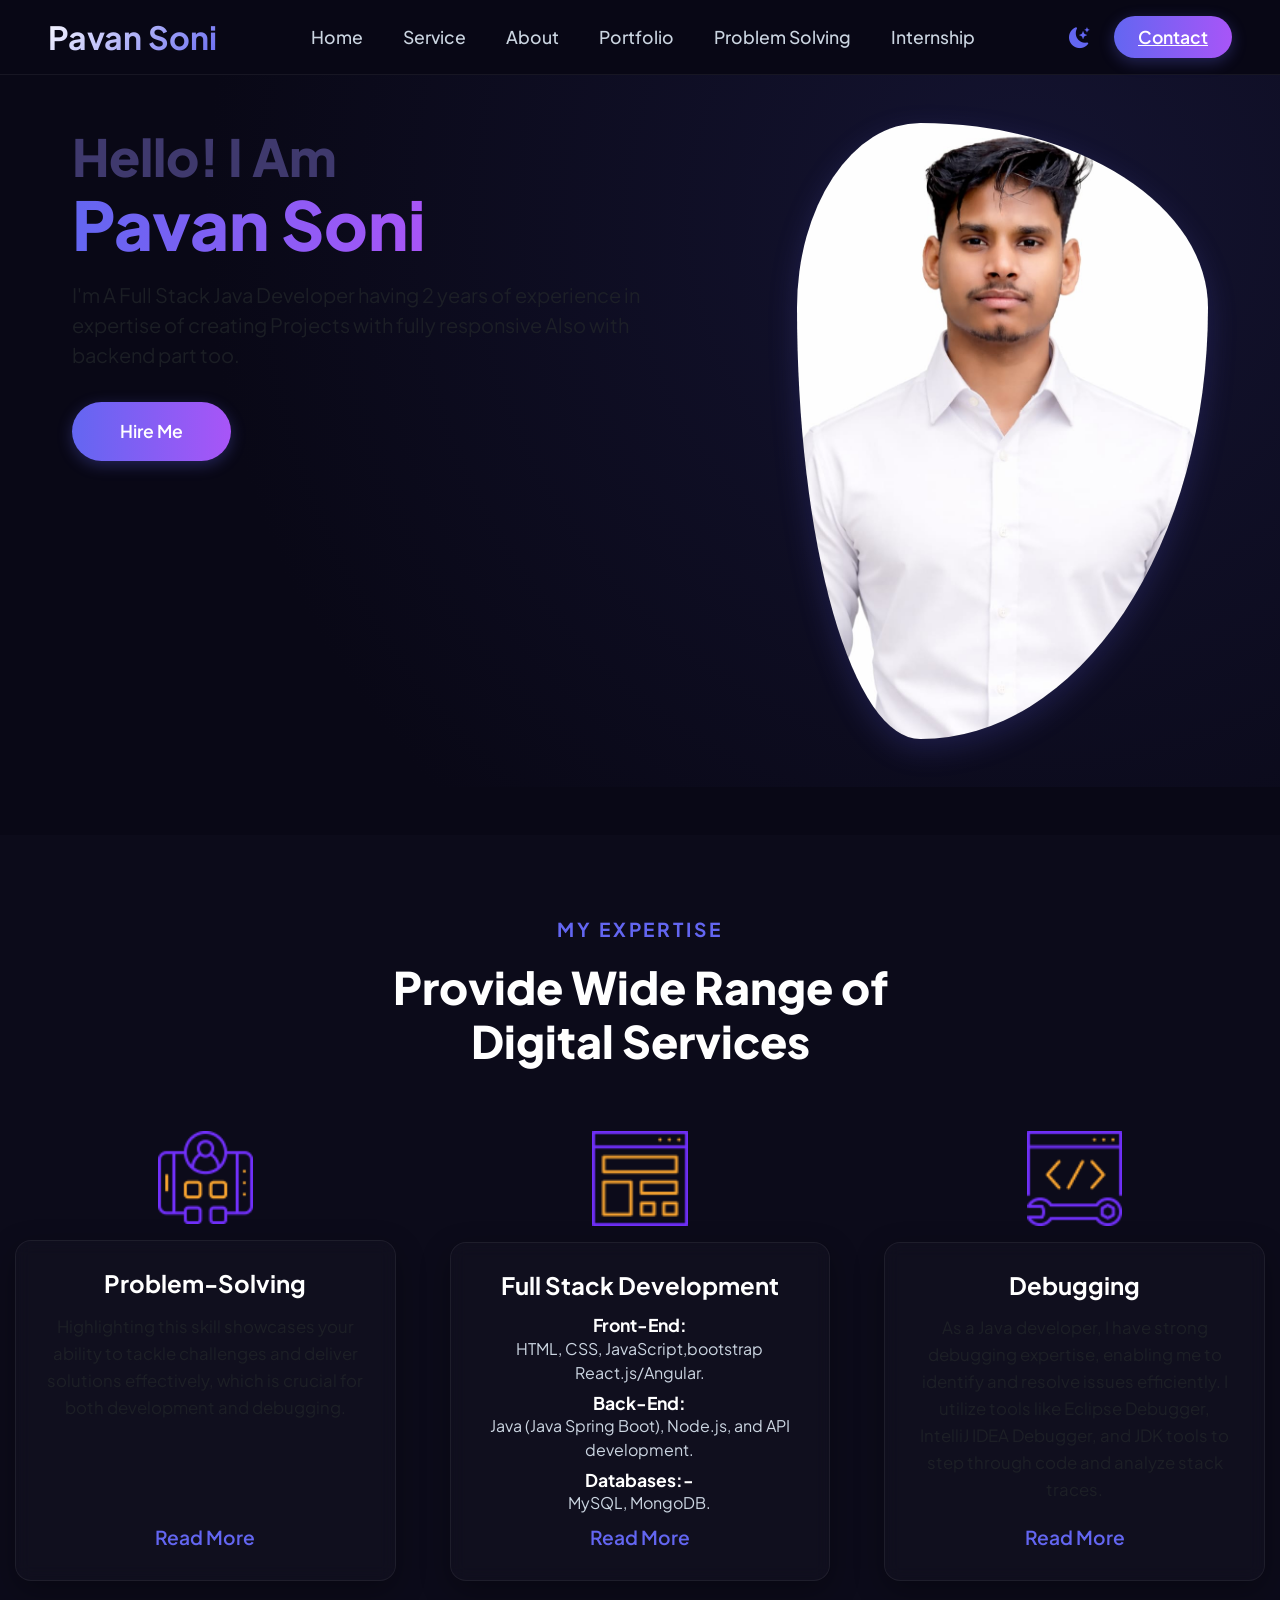
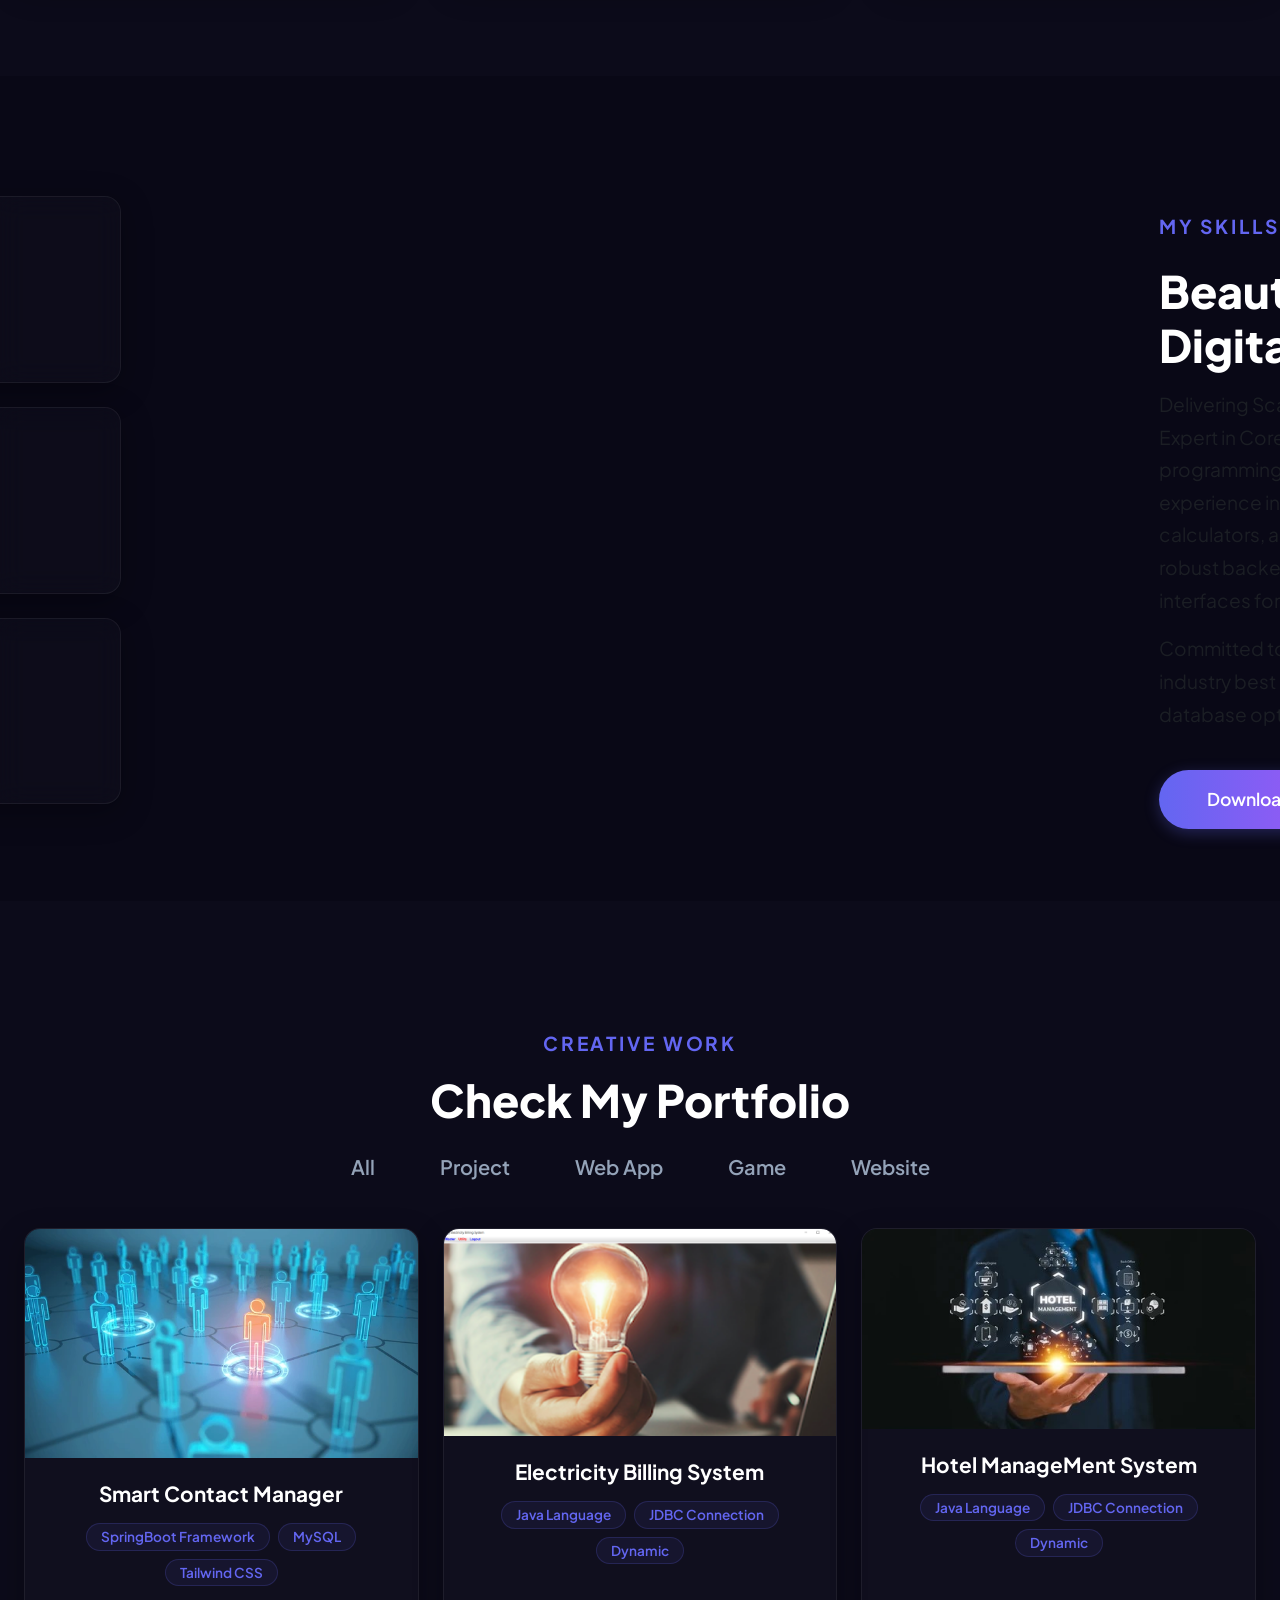
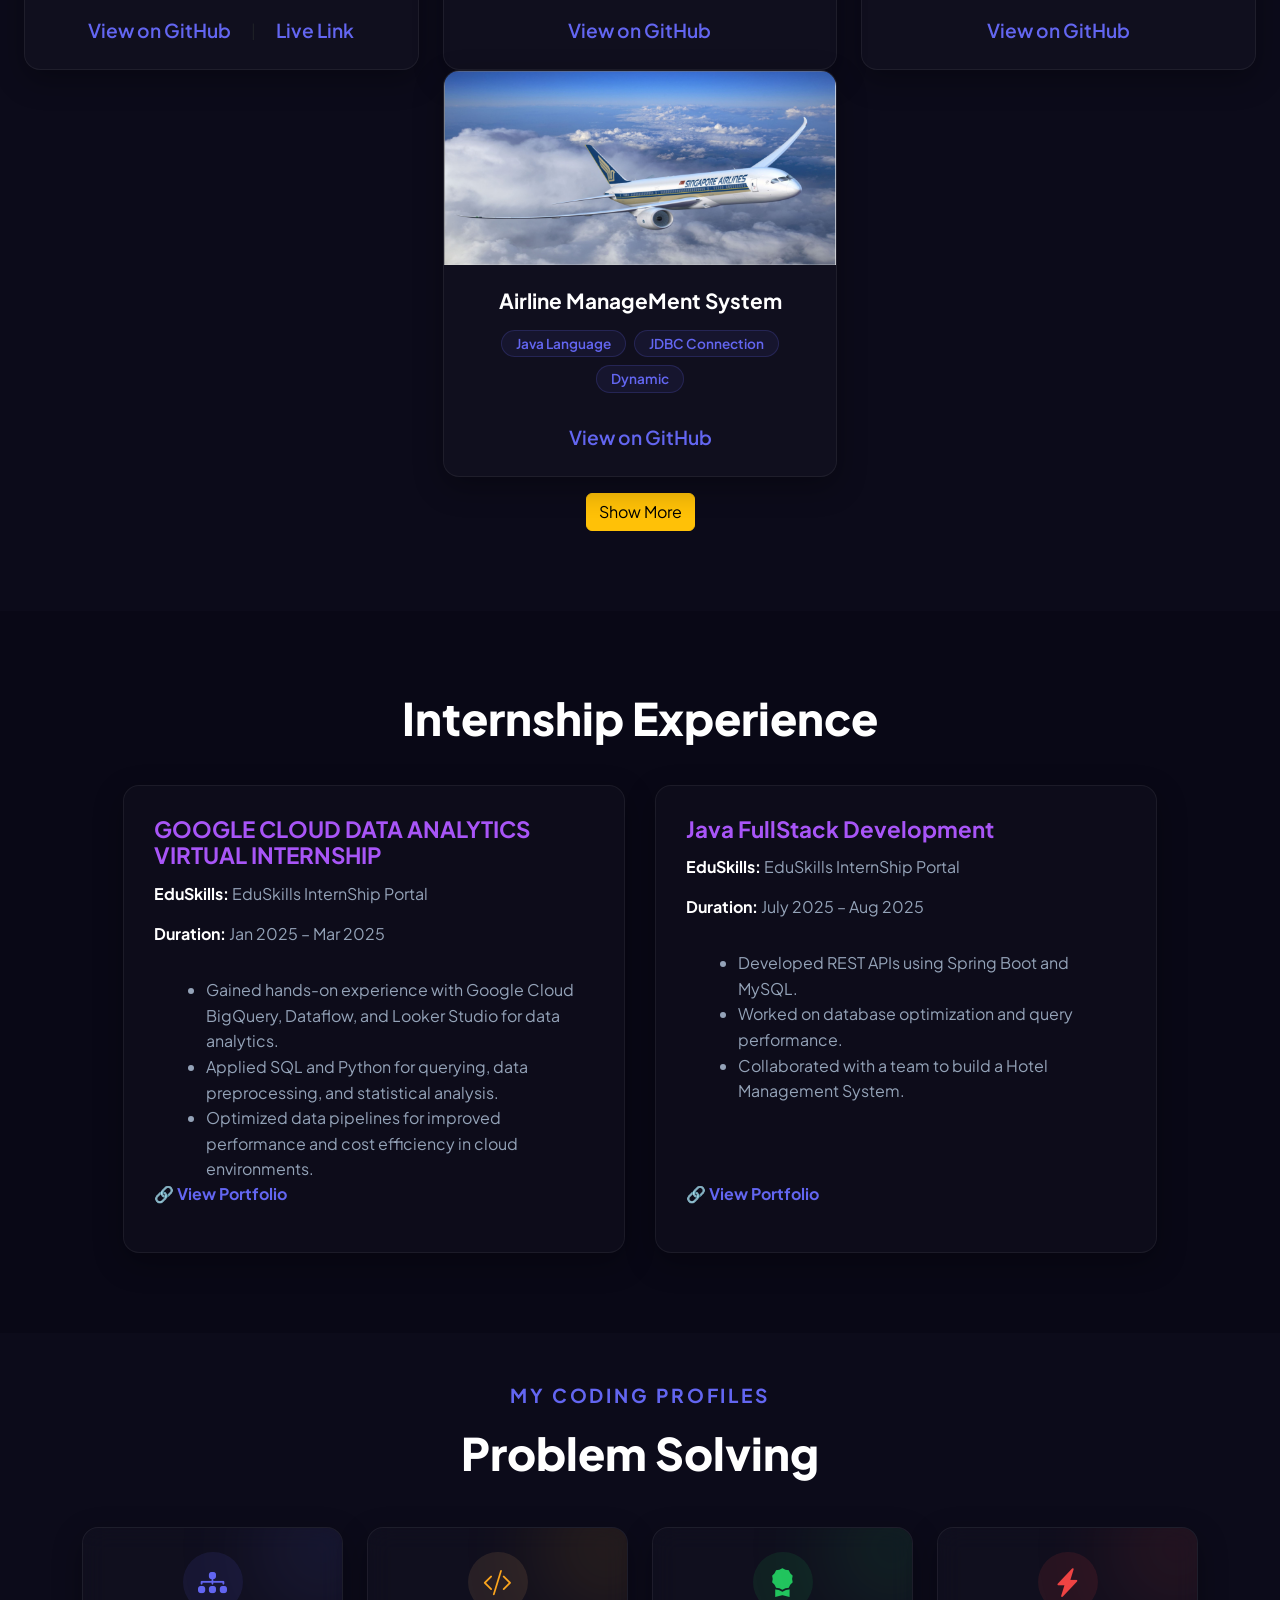
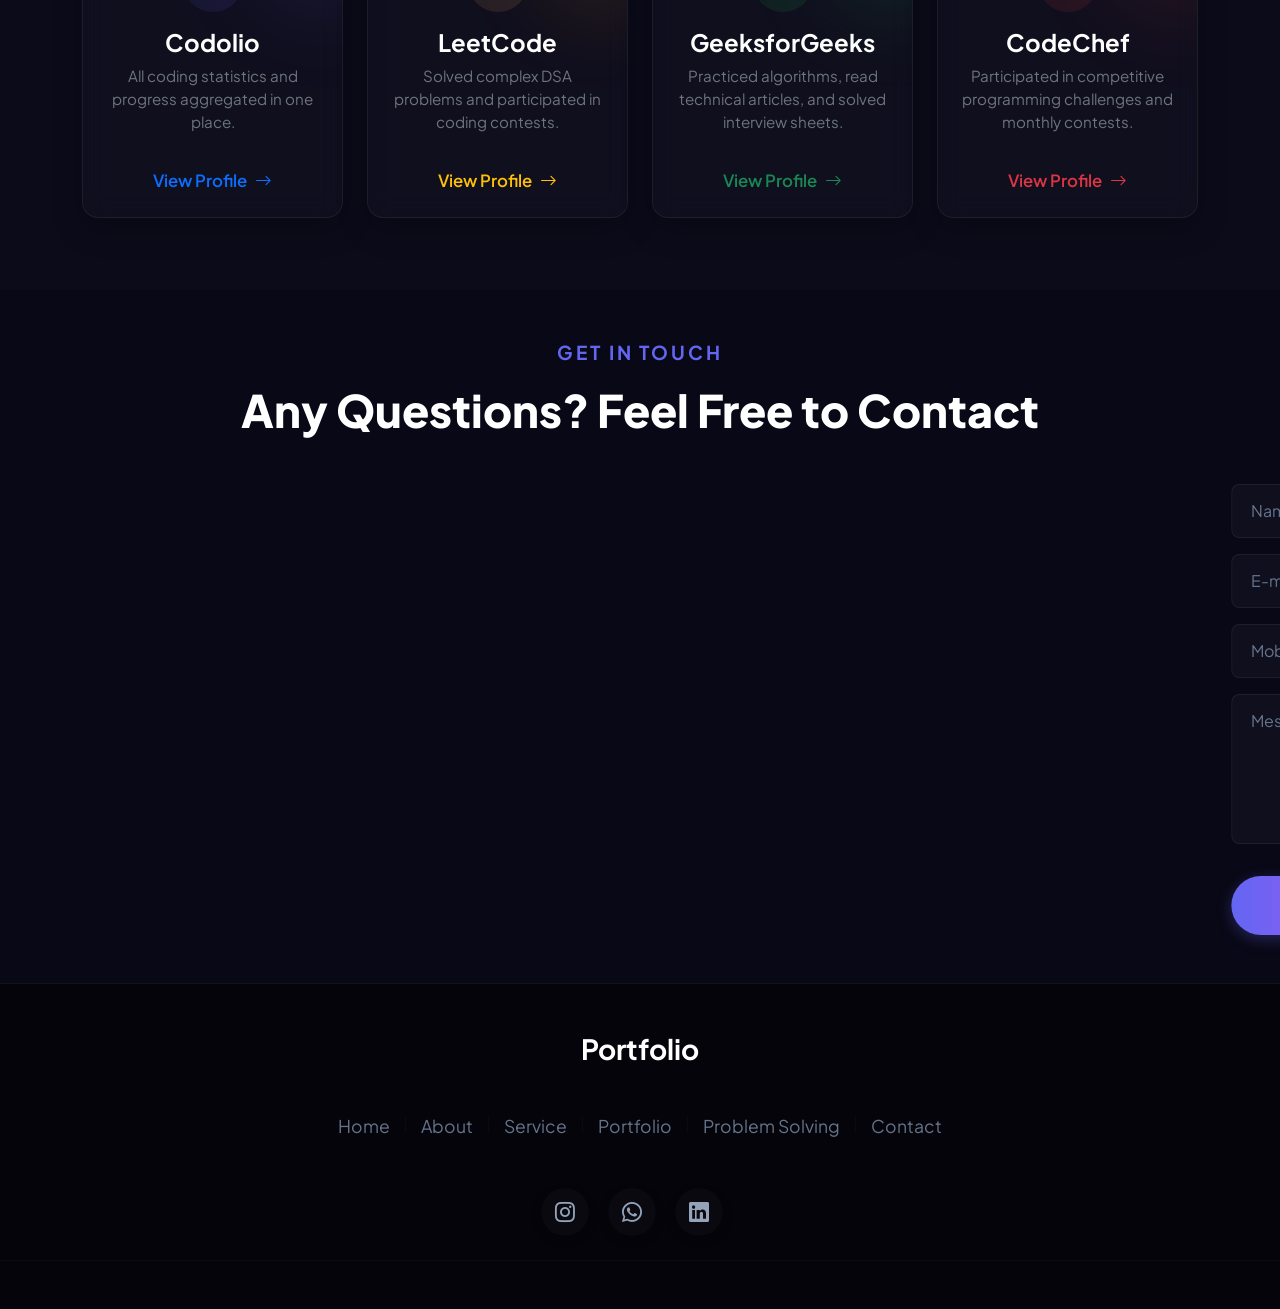
==== commit ae5ce026: "Change skill levels from 'Advanced' to 'Moderate'" ====
--- a/index.html
+++ b/index.html
@@ -246,7 +246,7 @@
                 <div>
                   <h4 class="fw-bold text-white mb-0" style="font-size: 1.25rem;">Backend in Java</h4>
                   <span class="text-info fw-semibold text-uppercase"
-                    style="font-size: 0.8rem; letter-spacing: 0.05em;">Advanced Level</span>
+                    style="font-size: 0.8rem; letter-spacing: 0.05em;">Moderate Level</span>
                 </div>
               </div>
             </div>
@@ -265,7 +265,7 @@
                 <div>
                   <h4 class="fw-bold text-white mb-0" style="font-size: 1.25rem;">SpringBoot</h4>
                   <span class="text-success fw-semibold text-uppercase"
-                    style="font-size: 0.8rem; letter-spacing: 0.05em;">Advanced Level</span>
+                    style="font-size: 0.8rem; letter-spacing: 0.05em;">Moderate Level</span>
                 </div>
               </div>
             </div>
@@ -715,4 +715,4 @@
 
 </body>
 
-</html>+</html>
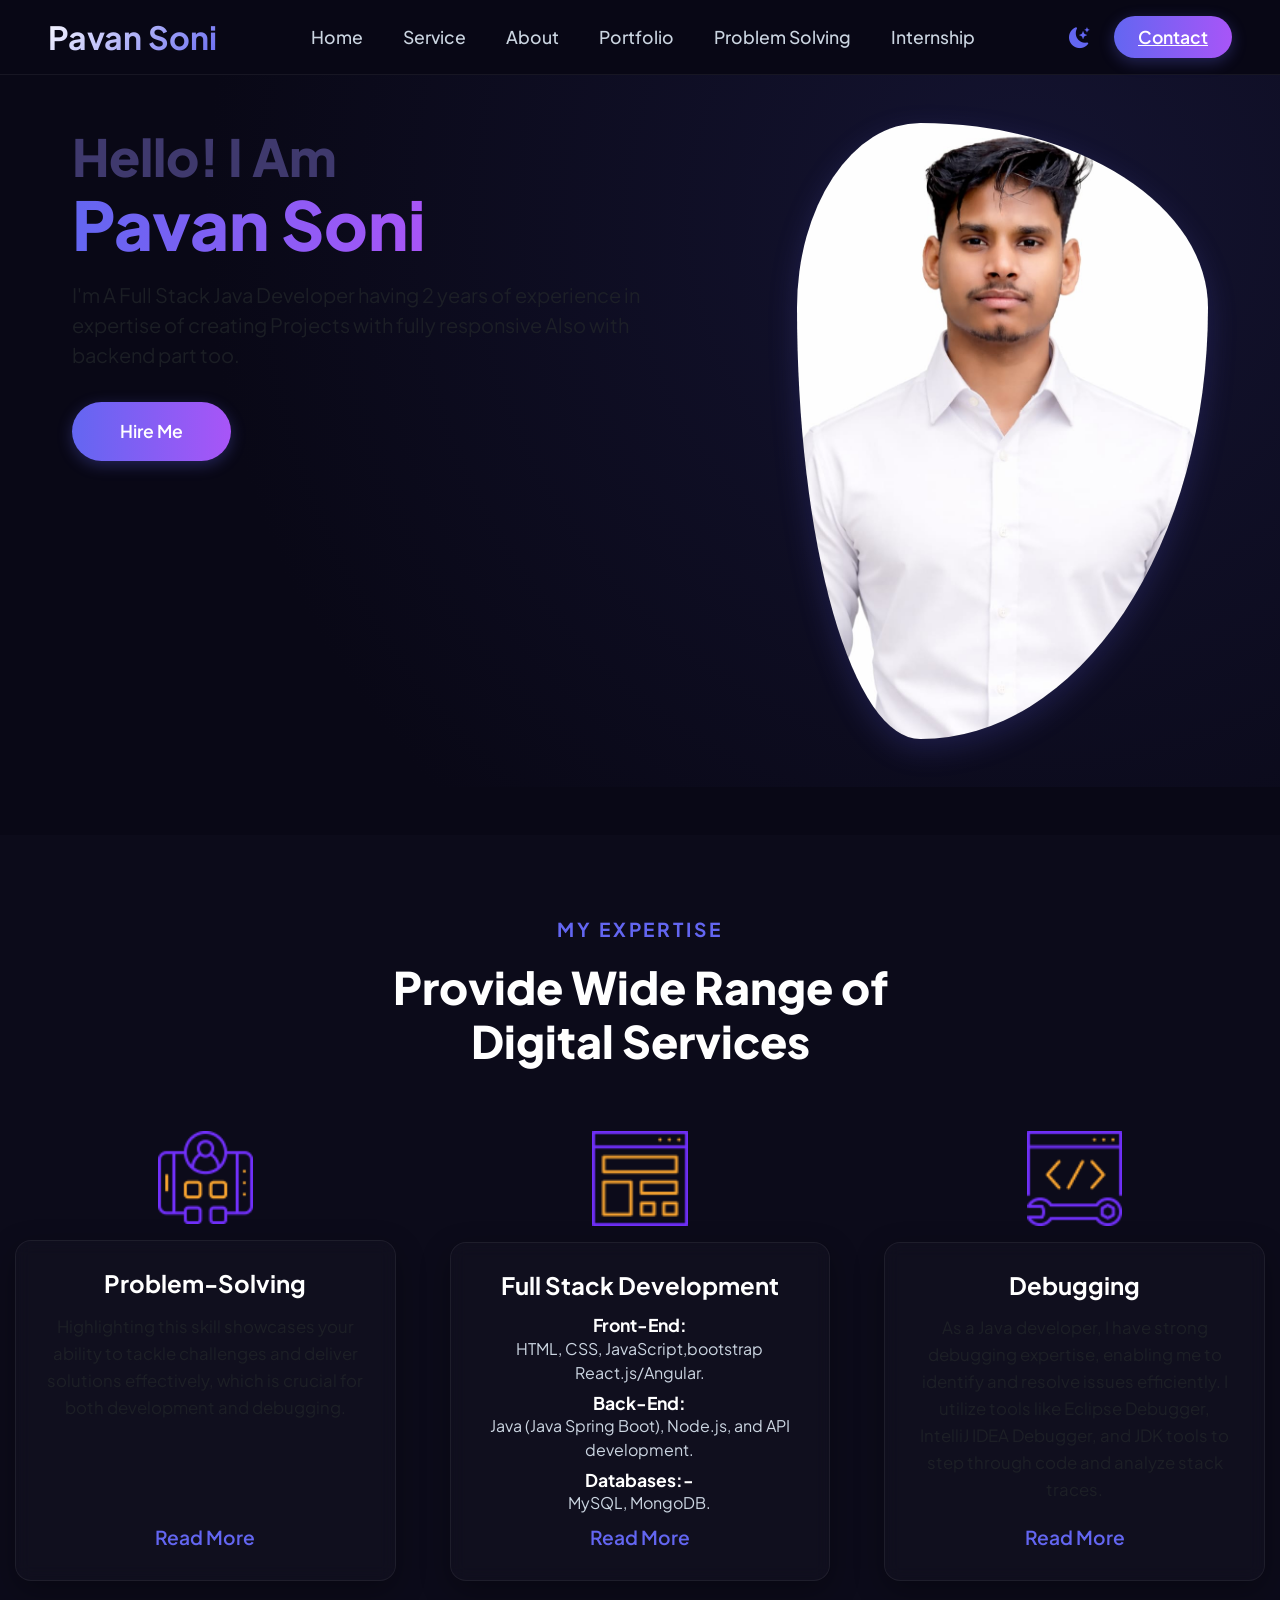
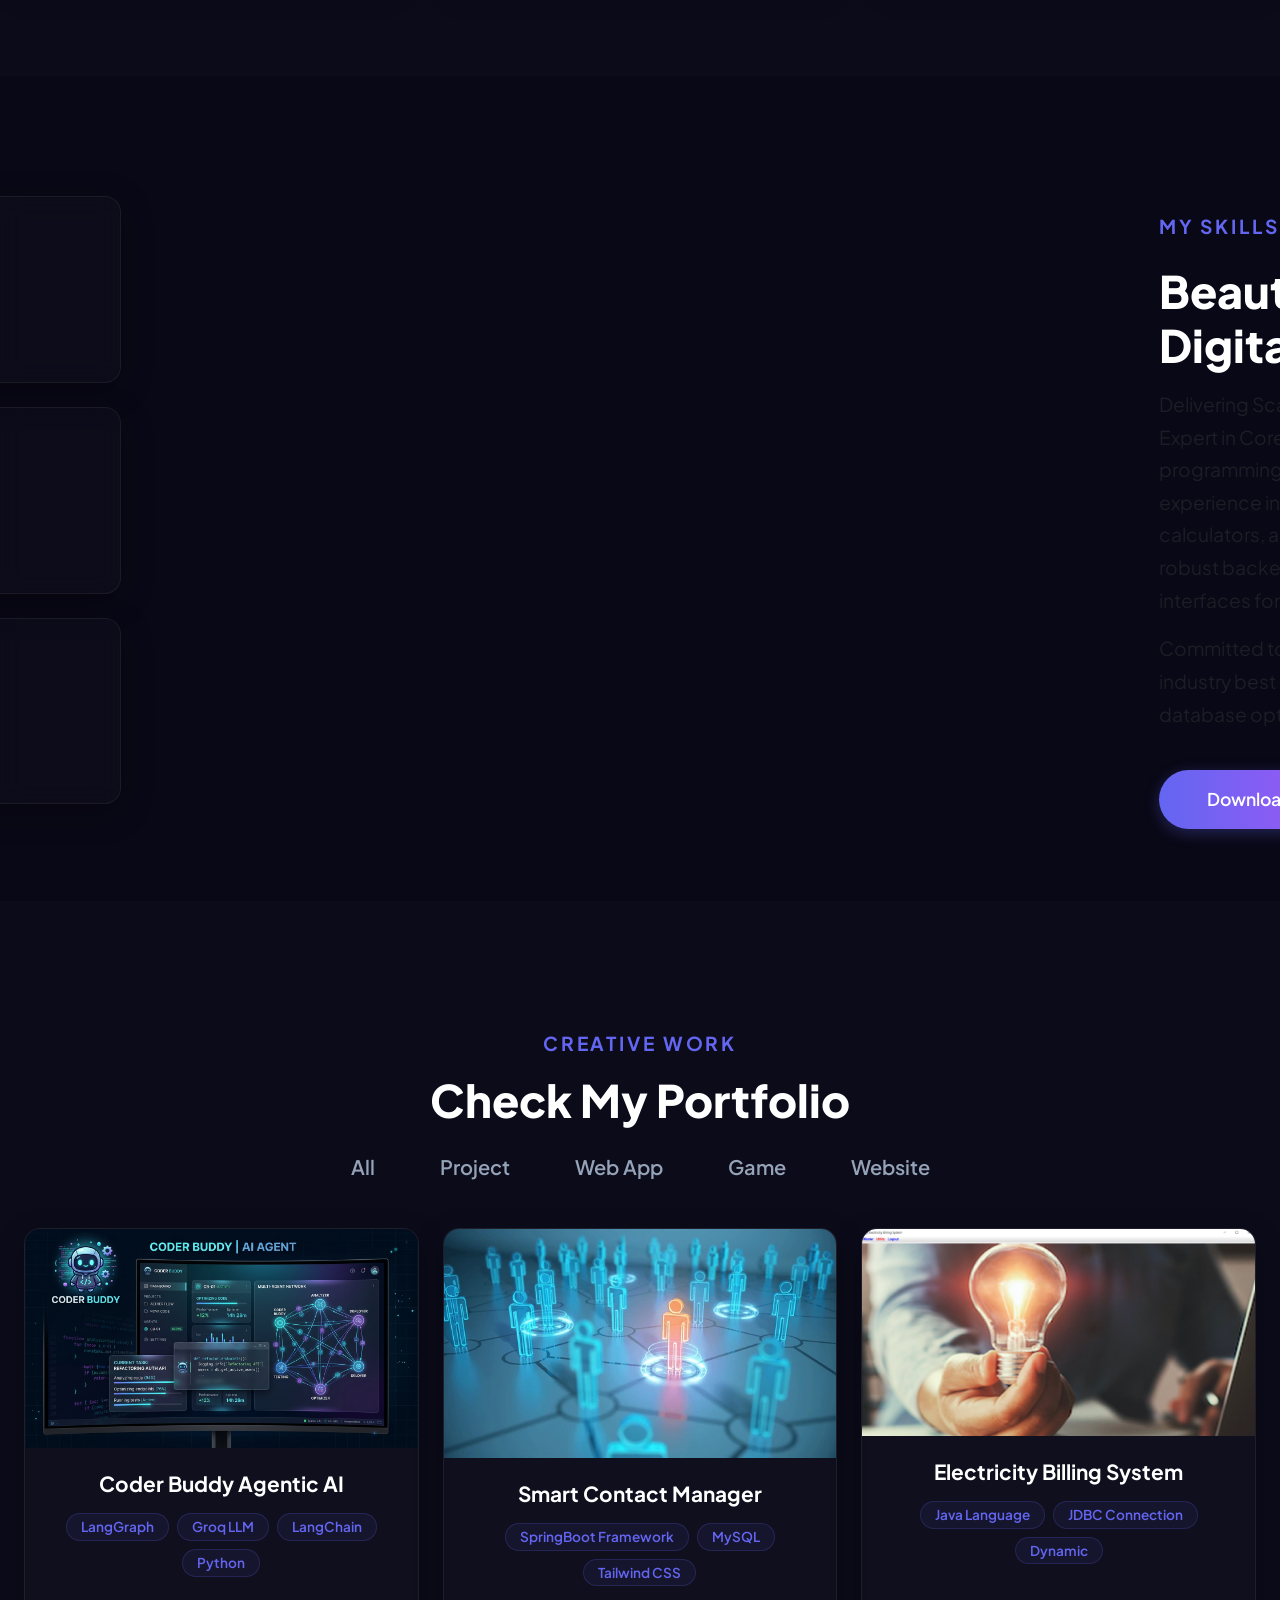
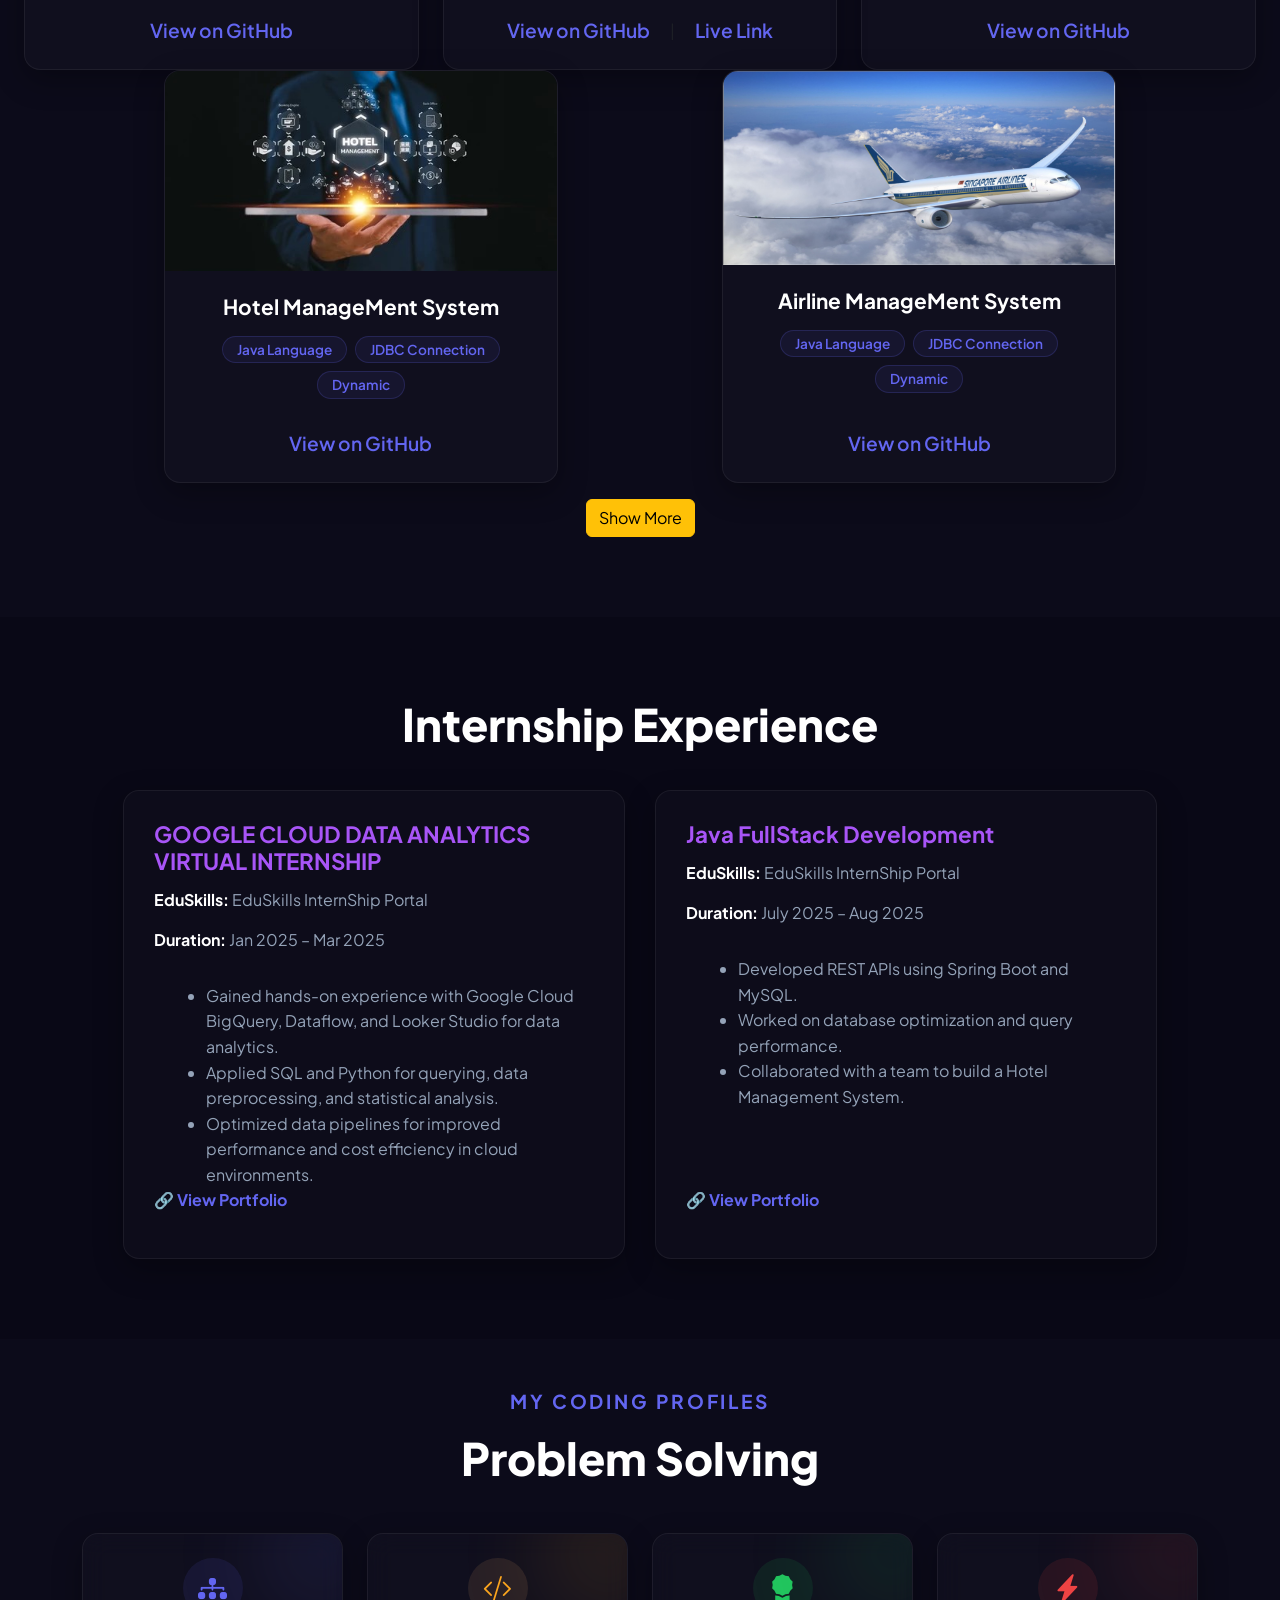
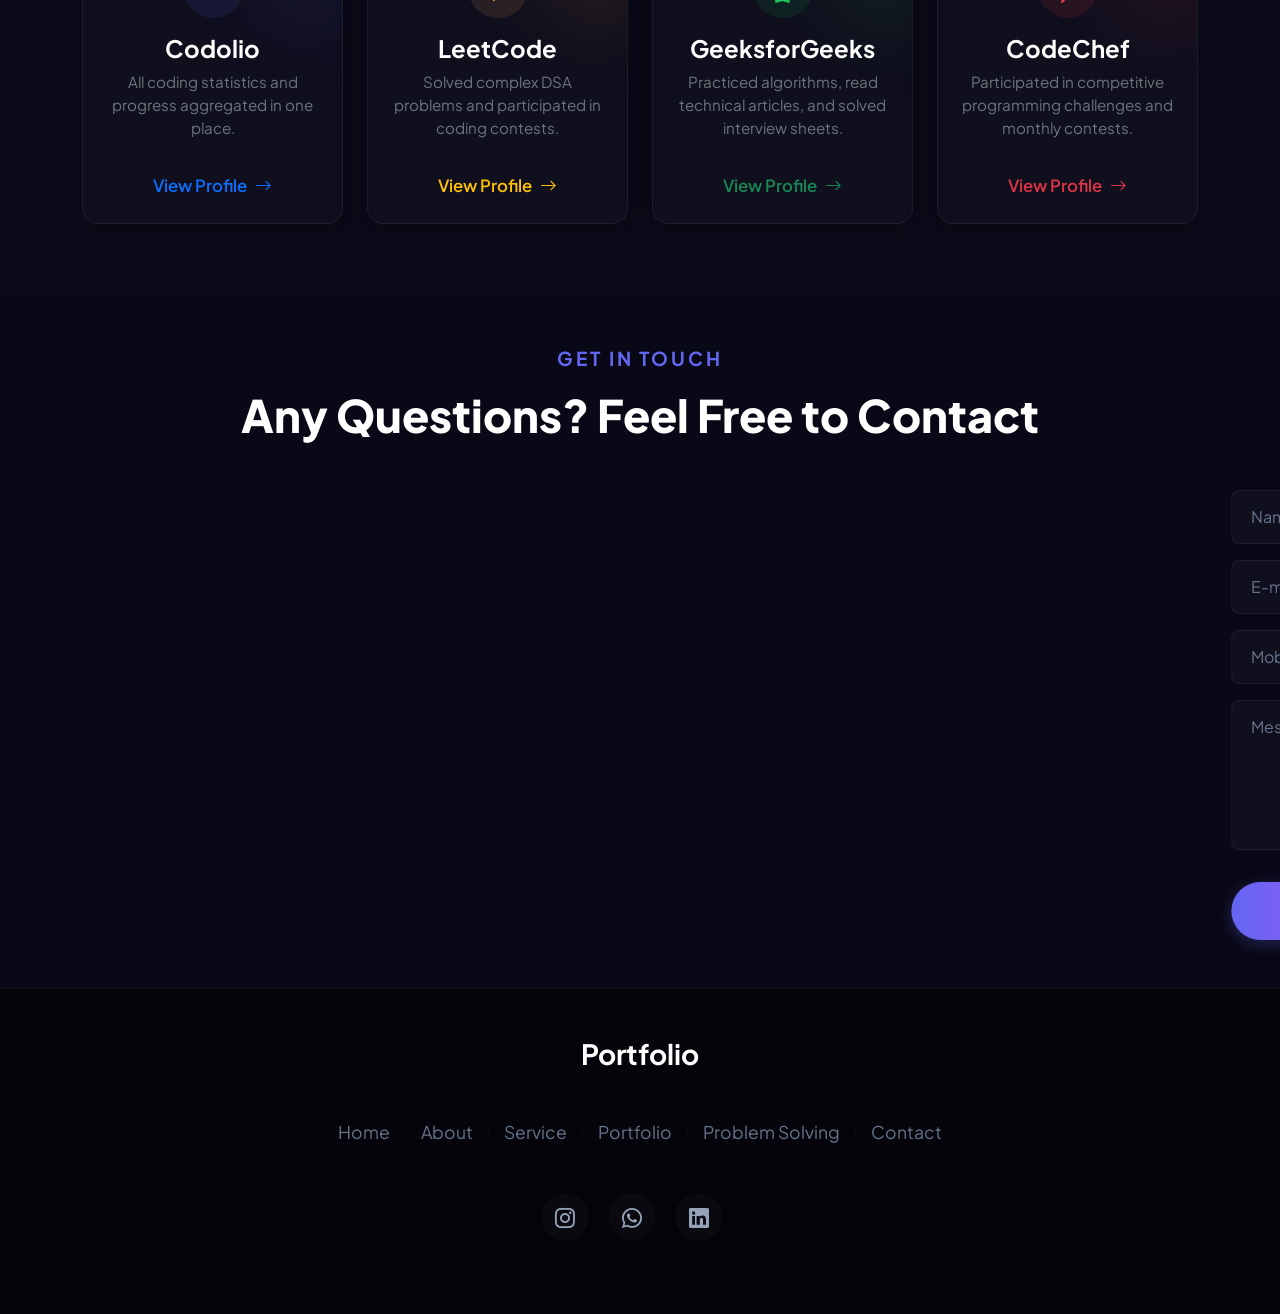
==== commit 4cd355e6: "Add Coder Buddy Agentic AI project files and update portfolio website" ====
--- a/index.html
+++ b/index.html
@@ -326,6 +326,24 @@
     <div class="portfolio-body">
       <div class="row justify-content-evenly px-4">
 
+        <div class="post col-md-4 Project all col-10 mt-3 mt-md-0" data-aos="fade-up">
+          <div class="card">
+            <img src="images/coder_buddy.jpg" class="card-img-top" alt="Coder Buddy AI Agent" />
+            <div class="card-body text-center">
+              <h4 class="card-title">Coder Buddy Agentic AI</h4>
+              <div class="project-tags">
+                <span class="badge">LangGraph</span>
+                <span class="badge">Groq LLM</span>
+                <span class="badge">LangChain</span>
+                <span class="badge">Python</span>
+              </div>
+              <div class="project-links">
+                <a href="https://github.com/pavan958015/Codder_Buddy_Agentitc_AI" class="link" target="_blank">View on GitHub</a>
+              </div>
+            </div>
+          </div>
+        </div>
+
         <div class="post col-md-4 web website all col-10 mt-3 mt-md-0 " data-aos="fade-up">
           <div class="card">
             <img src="images/Smart Contact Manager.webp" class="card-img-top" alt="..." />
